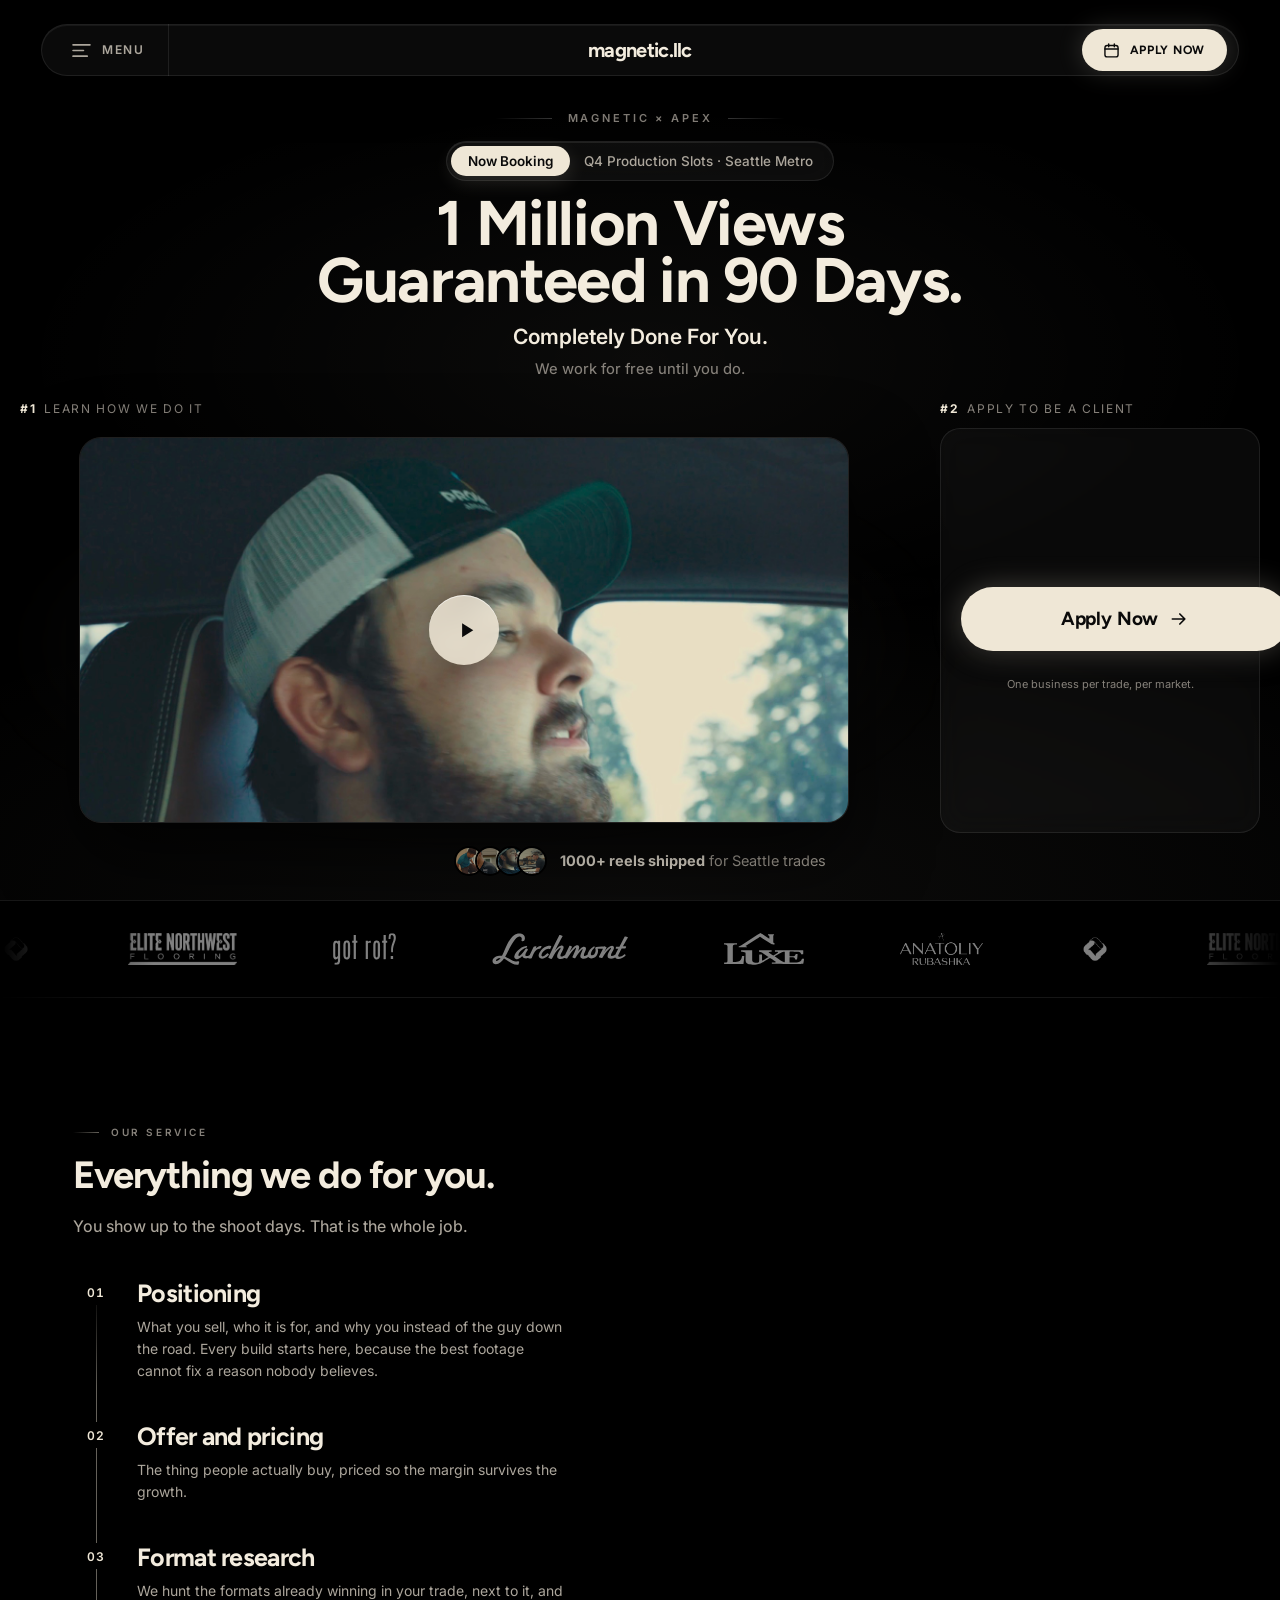
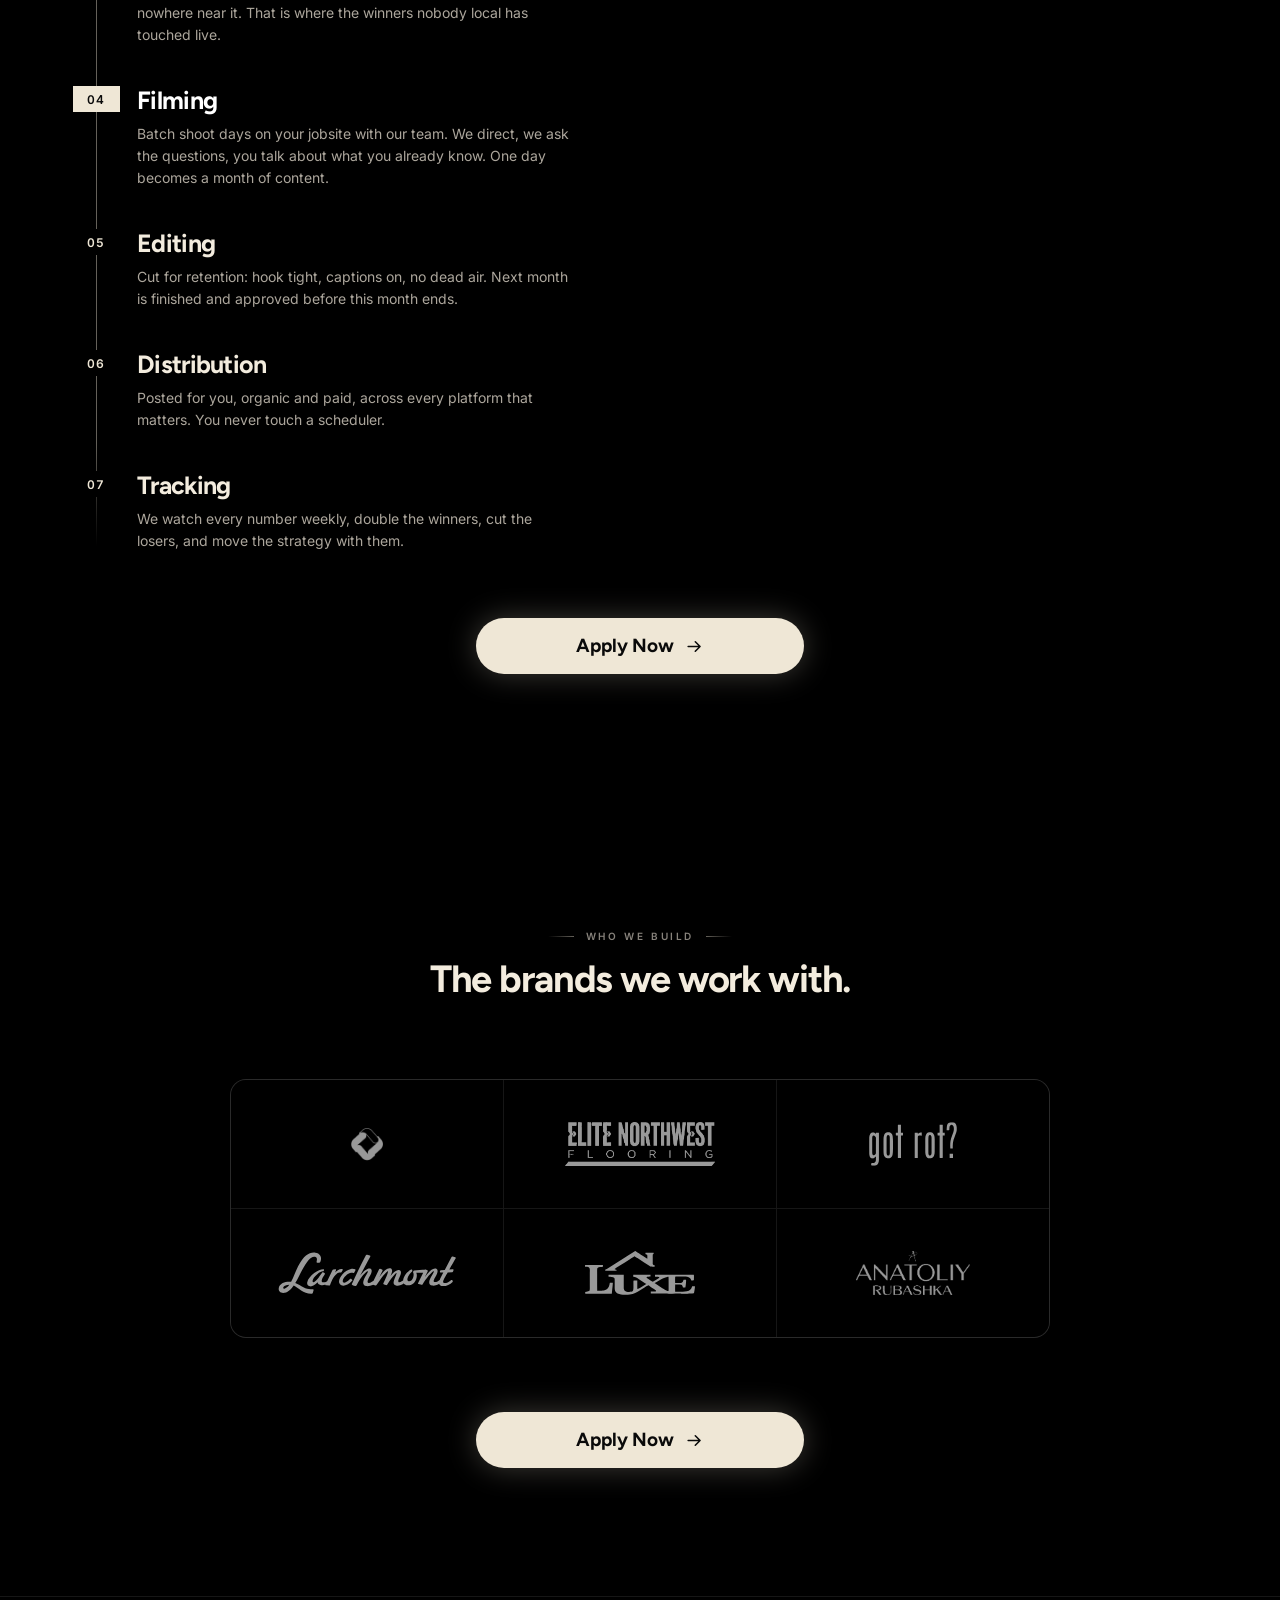
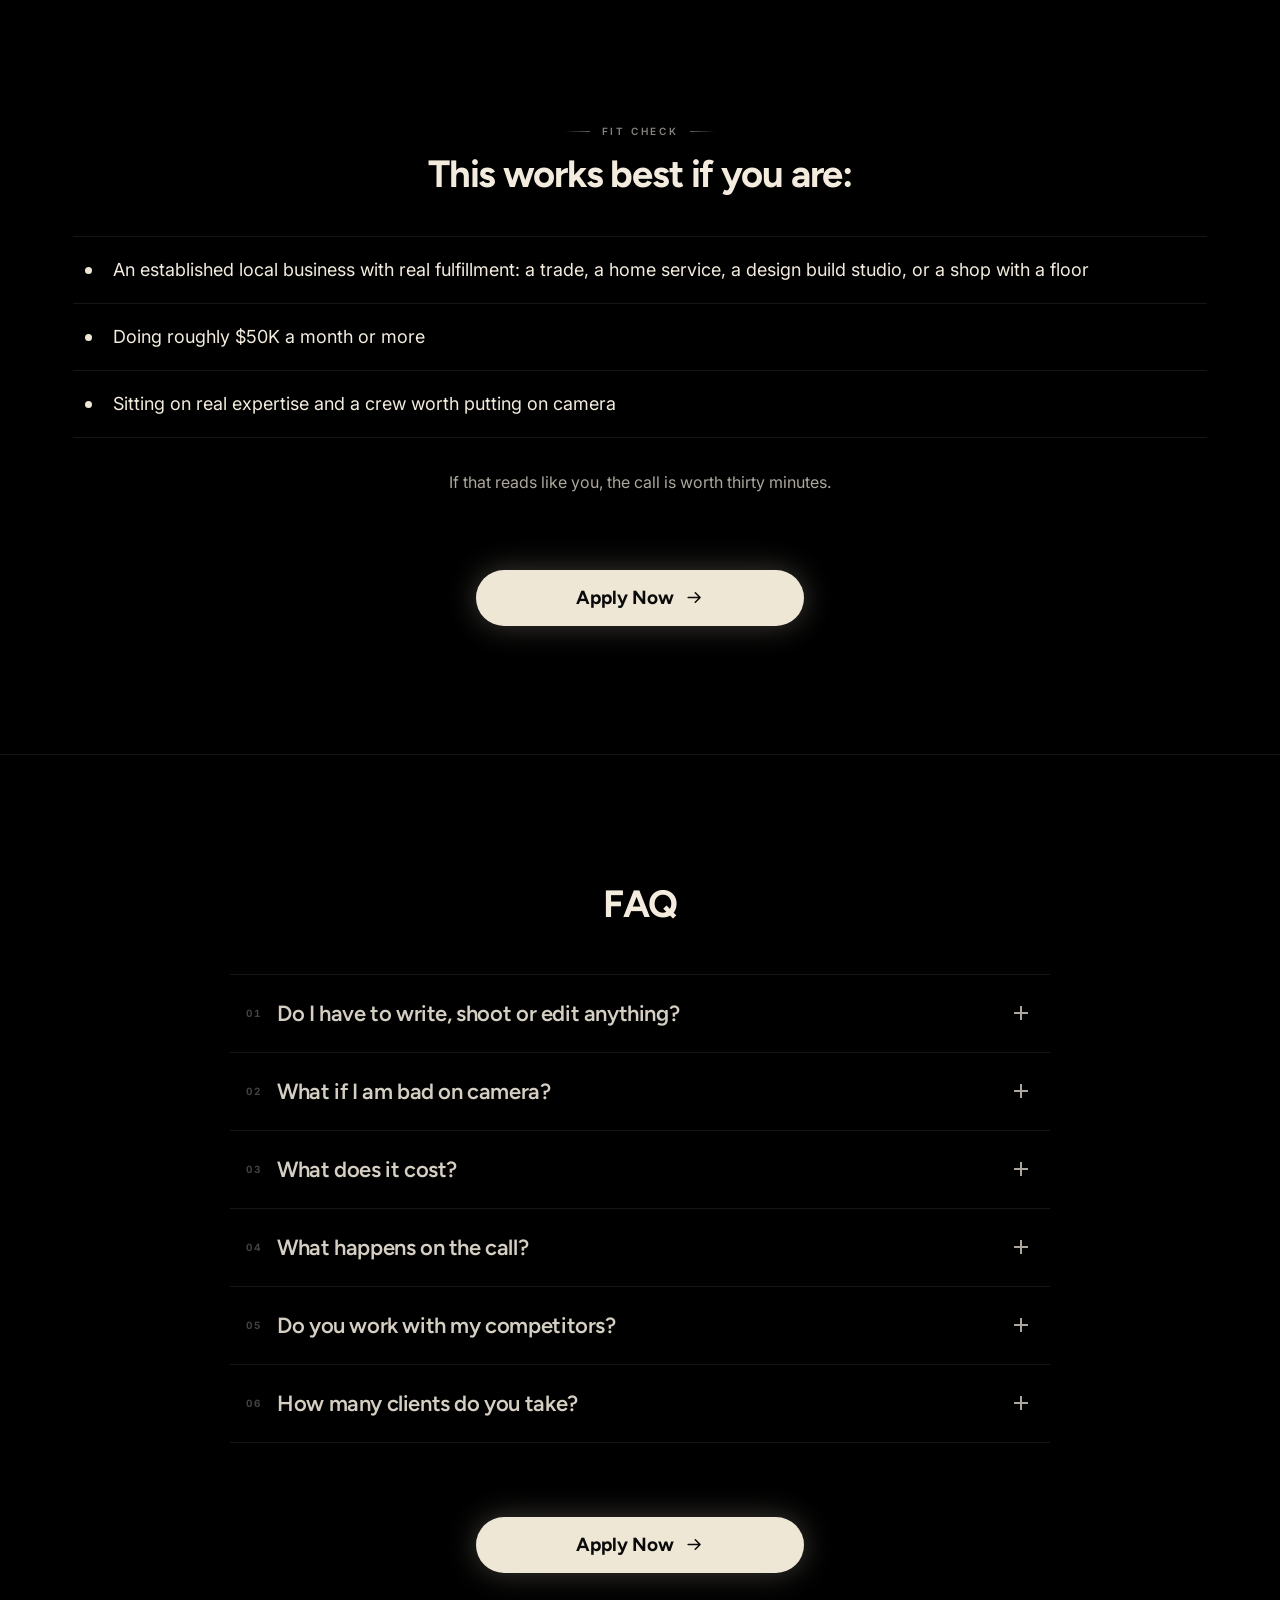
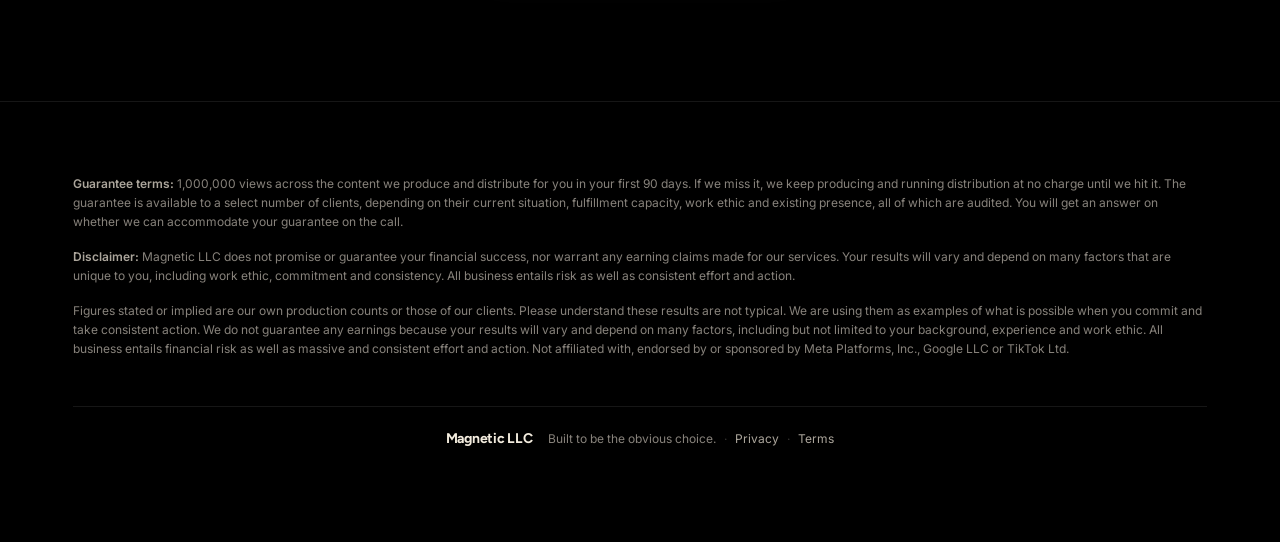
==== index.html @ 0a71637f "1M-views guarantee, apply=button, kill statbar, client logo wall, all-black" ====
<!doctype html>
<html lang="en">
<head>
<meta charset="utf-8">
<meta name="viewport" content="width=device-width, initial-scale=1, viewport-fit=cover">
<title>Magnetic × Apex — 1 Million Views Guaranteed in 90 Days</title>
<meta name="description" content="Completely done for you: positioning, filming, editing, posting and paid. 1 million views guaranteed in 90 days, or we work for free until you do.">
<link rel="icon" href="data:image/svg+xml,<svg xmlns='http://www.w3.org/2000/svg' viewBox='0 0 64 64'><rect width='64' height='64' rx='14' fill='%2306070a'/><path d='M18 46V28a14 14 0 0 1 28 0v18h-9V28a5 5 0 0 0-10 0v18z' fill='%232f6bff'/></svg>">
<link rel="preconnect" href="https://fonts.googleapis.com">
<link rel="preconnect" href="https://fonts.gstatic.com" crossorigin>
<link rel="stylesheet" href="https://fonts.googleapis.com/css2?family=Figtree:wght@400;500;600;700;800&family=Inter:wght@400;500;600;700&display=swap">
<link rel="stylesheet" href="styles.css?v=35">
<script>document.documentElement.classList.add('js')</script>
</head>
<body>

<div class="scene" aria-hidden="true">
  <div class="streaks"></div>
  <div class="beam beam-a"></div>
  <div class="beam beam-b"></div>
  <div class="beam beam-c"></div>
  <div class="vignette"></div>
</div>


<header class="nav">
  <nav class="navbar">
    <button class="nav-seg nav-menu" type="button" id="menuBtn" aria-expanded="false" aria-controls="menuPanel">
      <svg viewBox="0 0 20 14" width="19" height="13" aria-hidden="true">
        <rect x="0" y="0" width="20" height="1.8" rx="0.9"/>
        <rect x="0" y="6.1" width="13" height="1.8" rx="0.9"/>
        <rect x="0" y="12.2" width="17" height="1.8" rx="0.9"/>
      </svg>
      <span>MENU</span>
    </button>
    <a class="nav-logo" href="#top" aria-label="Magnetic LLC">
      <span class="orb">magnetic.llc</span>
    </a>
    <a class="nav-seg nav-cta" href="optin.html">
      <svg viewBox="0 0 16 16" width="15" height="15" aria-hidden="true">
        <rect x="1" y="2.6" width="14" height="12.2" rx="2.4" fill="none" stroke="currentColor" stroke-width="1.5"/>
        <path d="M1 6.4h14M5 1v3M11 1v3" stroke="currentColor" stroke-width="1.5" stroke-linecap="round"/>
      </svg>
      <span>APPLY<span class="nav-long"> NOW</span></span>
    </a>
  </nav>
  <div class="menu-panel" id="menuPanel" hidden>
    <a href="#vsl">Watch the rundown</a>
    <a href="#system">The system</a>
    <a href="#infra">Infrastructure</a>
    <a href="#fit">Who this is for</a>
    <a href="#faq">Questions</a>
    <a href="optin.html">Apply now</a>
    <p class="menu-legal">&copy; 2026 Magnetic LLC &middot; Seattle, WA. All rights reserved.</p>
  </div>
</header>

<a class="skip" href="#start">Skip to booking</a>

<main class="hero" id="top">
  <p class="eyebrow">MAGNETIC &times; APEX</p>

  <div class="ticker">
    <span class="ticker-tag">Now Booking</span>
    <span class="ticker-text">Q4 Production Slots &middot; Seattle Metro</span>
  </div>

  <h1 class="headline"><span>1 Million Views</span><span>Guaranteed in 90 Days.</span></h1>

  <p class="sub sub-lead">Completely Done For You.</p>
  <p class="sub-free">We work for free until you do.</p>

  <div class="hero-row">
    <div class="hero-col hero-col-vsl">
      <p class="col-head"><b>#1</b> Learn how we do it</p>
      <div class="vsl" id="vsl">
        <div class="vsl-glow" aria-hidden="true"></div>
        <div class="vsl-frame">
          <div class="vsl-screen">
            <video id="vslVideo" poster="assets/poster.jpg" playsinline preload="none">
              <source src="assets/vsl.mp4" type="video/mp4">
            </video>
            <button class="play" type="button" id="playBtn" aria-label="Play the rundown">
              <svg viewBox="0 0 24 24" width="24" height="24" aria-hidden="true"><path d="M8 5.2v13.6L19 12z"/></svg>
            </button>
          </div>
        </div>
      </div>
    </div>

    <div class="hero-col hero-col-apply" id="start">
      <p class="col-head"><b>#2</b> Apply to be a client</p>
      <div class="apply-card apply-card-simple">
        <a class="cta cta-lg" href="optin.html">Apply Now<svg class="cta-arrow" viewBox="0 0 24 24" width="20" height="20" aria-hidden="true"><path d="M4 12h15M13 6l6 6-6 6" fill="none" stroke="currentColor" stroke-width="2" stroke-linecap="round" stroke-linejoin="round"/></svg></a>
        <p class="apply-note">One business per trade, per market.</p>
      </div>
    </div>
  </div>

  <div class="proof">
    <div class="faces">
      <img src="assets/av1.jpg" alt="" width="30" height="30">
      <img src="assets/av2.jpg" alt="" width="30" height="30">
      <img src="assets/av3.jpg" alt="" width="30" height="30">
      <img src="assets/av4.jpg" alt="" width="30" height="30">
    </div>
    <p><strong>1000+ reels shipped</strong> <span>for Seattle trades</span></p>
  </div>
</main>

<div class="page">

  <!-- ══ 1 · PROOF — roster + counts ══ -->
  <section class="sec-proofstrip" id="roster" aria-label="Proof">
    <div class="marquee" aria-label="Client roster">
      <div class="marquee-track">
        <span class="roster-item"><img src="assets/logos/promobox.png" alt="Promo Box"></span>
        <span class="roster-item"><img src="assets/logos/elitenw.png" alt="Elite Northwest Flooring"></span>
        <span class="roster-item"><img src="assets/logos/gotrot.svg" alt="Got Rot"></span>
        <span class="roster-item"><img src="assets/logos/larchmont.svg" alt="Larchmont"></span>
        <span class="roster-item"><img src="assets/logos/luxe.svg" alt="LUXE Design Build"></span>
        <span class="roster-item"><img src="assets/logos/rubashka.png" alt="Rubashka"></span>
        <span class="roster-item"><img src="assets/logos/promobox.png" alt=""></span>
        <span class="roster-item"><img src="assets/logos/elitenw.png" alt=""></span>
        <span class="roster-item"><img src="assets/logos/gotrot.svg" alt=""></span>
        <span class="roster-item"><img src="assets/logos/larchmont.svg" alt=""></span>
        <span class="roster-item"><img src="assets/logos/luxe.svg" alt=""></span>
        <span class="roster-item"><img src="assets/logos/rubashka.png" alt=""></span>
        <span class="roster-item"><img src="assets/logos/promobox.png" alt=""></span>
        <span class="roster-item"><img src="assets/logos/elitenw.png" alt=""></span>
        <span class="roster-item"><img src="assets/logos/gotrot.svg" alt=""></span>
        <span class="roster-item"><img src="assets/logos/larchmont.svg" alt=""></span>
        <span class="roster-item"><img src="assets/logos/luxe.svg" alt=""></span>
        <span class="roster-item"><img src="assets/logos/rubashka.png" alt=""></span>
      </div>
    </div>
  </section>

  <!-- ══ 2 · SERVICE — everything we do for you ══ -->
  <section class="sec sec-black sec-rail" id="system">
    <div class="wrap wrap-mid">
      <p class="tag r">OUR SERVICE</p>
      <h2 class="md r">Everything we do for you.</h2>
      <p class="body body-left r">You show up to the shoot days. That is the whole job.</p>

      <ol class="steprail">
        <li class="r"><span class="steprail-n">01</span><h3>Positioning</h3><p>What you sell, who it is for, and why you instead of the guy down the road. Every build starts here, because the best footage cannot fix a reason nobody believes.</p></li>
        <li class="r"><span class="steprail-n">02</span><h3>Offer and pricing</h3><p>The thing people actually buy, priced so the margin survives the growth.</p></li>
        <li class="r"><span class="steprail-n">03</span><h3>Format research</h3><p>We hunt the formats already winning in your trade, next to it, and nowhere near it. That is where the winners nobody local has touched live.</p></li>
        <li class="r is-featured"><span class="steprail-n">04</span><h3>Filming</h3><p>Batch shoot days on your jobsite with our team. We direct, we ask the questions, you talk about what you already know. One day becomes a month of content.</p></li>
        <li class="r"><span class="steprail-n">05</span><h3>Editing</h3><p>Cut for retention: hook tight, captions on, no dead air. Next month is finished and approved before this month ends.</p></li>
        <li class="r"><span class="steprail-n">06</span><h3>Distribution</h3><p>Posted for you, organic and paid, across every platform that matters. You never touch a scheduler.</p></li>
        <li class="r"><span class="steprail-n">07</span><h3>Tracking</h3><p>We watch every number weekly, double the winners, cut the losers, and move the strategy with them.</p></li>
      </ol>

      <div class="cta-block">
        <a class="cta" href="optin.html">Apply Now<svg class="cta-arrow" viewBox="0 0 24 24" width="19" height="19" aria-hidden="true"><path d="M4 12h15M13 6l6 6-6 6" fill="none" stroke="currentColor" stroke-width="2" stroke-linecap="round" stroke-linejoin="round"/></svg></a>
      </div>
    </div>
  </section>

  <!-- ══ 3 · CLIENTS — logo wall ══ -->
  <section class="sec sec-black sec-clients" id="clients">
    <div class="wrap center">
      <p class="tag tag-c r">WHO WE BUILD</p>
      <h2 class="md r">The brands we work with.</h2>
      <p class="body r" style="margin-left:auto;margin-right:auto">A short roster, on purpose. One business per trade, per market.</p>
    </div>
    <div class="wrap">
      <div class="logo-wall r">
        <div class="logo-cell"><img src="assets/logos/promobox.png" alt="Promo Box"></div>
        <div class="logo-cell"><img src="assets/logos/elitenw.png" alt="Elite Northwest Flooring"></div>
        <div class="logo-cell"><img src="assets/logos/gotrot.svg" alt="Got Rot"></div>
        <div class="logo-cell"><img src="assets/logos/larchmont.svg" alt="Larchmont"></div>
        <div class="logo-cell"><img src="assets/logos/luxe.svg" alt="LUXE Design Build"></div>
        <div class="logo-cell"><img src="assets/logos/rubashka.png" alt="Anatoliy Rubashka"></div>
      </div>
      <div class="cta-block">
        <a class="cta" href="optin.html">Apply Now<svg class="cta-arrow" viewBox="0 0 24 24" width="19" height="19" aria-hidden="true"><path d="M4 12h15M13 6l6 6-6 6" fill="none" stroke="currentColor" stroke-width="2" stroke-linecap="round" stroke-linejoin="round"/></svg></a>
      </div>
    </div>
  </section>

  <!-- (old case studies removed per Andrew — logo wall replaces it) -->
  <section class="sec sec-black sec-cases" id="proof" hidden style="display:none">
    <div class="wrap">
      <div class="center"><h2 class="md r">Case studies</h2></div>

      <div class="case-row r">
        <div class="case-copy">
          <p class="case-who">Got Rot &middot; rot repair and siding</p>
          <h3 class="case-quote">285 reels out of nine shoot days.</h3>
          <p>Nobody searches for rot until it is already catastrophic, so we stopped selling the repair and started showing the reveal. Reveal-first cuts, a long-form day vlog, and a silent process series, all pulled from 168 source clips.</p>
        </div>
        <div class="case-media"><div class="shot-frame"><div class="shot-bar">instagram.com/gotrot</div><div class="shot-logo"><img src="assets/logos/gotrot.svg" alt="Got Rot"></div></div></div>
      </div>

      <div class="case-row case-flip r">
        <div class="case-copy">
          <p class="case-who">Elite Northwest &middot; flooring</p>
          <h3 class="case-quote">One format that survives the bid.</h3>
          <p>Install quality a homeowner cannot judge, so the bid gets judged on price. We put the installer on camera naming the step most crews skip. 97 reels from 53 clips across ten shoot days.</p>
        </div>
        <div class="case-media"><div class="shot-frame"><div class="shot-bar">instagram.com/elitenwflooring</div><div class="shot-logo"><img src="assets/logos/elitenw.png" alt="Elite Northwest Flooring"></div></div></div>
      </div>

      <div class="case-row r">
        <div class="case-copy">
          <p class="case-who">Promo Box &middot; wraps, apparel and signage</p>
          <h3 class="case-quote">A face the shop never had.</h3>
          <p>A business that sells how things look, with no face and no consistent presence. We built a recurring host and a named series shot on the floor of the wrap bay. 81 reels from 59 clips across seven shoot days.</p>
        </div>
        <div class="case-media"><div class="shot-frame"><div class="shot-bar">instagram.com/promoboxinc</div><div class="shot-logo"><img src="assets/logos/promobox.png" alt="Promo Box"></div></div></div>
      </div>

      <div class="case-grid r">
        <div class="case-cell">
          <div class="shot-frame"><div class="shot-bar">larchmontbuilds.com</div><div class="shot-logo"><img src="assets/logos/larchmont.svg" alt="Larchmont"></div></div>
          <div class="case-body">
            <h3 class="case-title">Larchmont, general contractor.</h3>
            <p>Brand system, site, and the local search stack underneath it, so the phone rings without paying for every call.</p>
          </div>
        </div>
        <div class="case-cell">
          <div class="shot-frame"><div class="shot-bar">luxedesignbuild.com</div><div class="shot-logo"><img src="assets/logos/luxe.svg" alt="LUXE Design Build"></div></div>
          <div class="case-body">
            <h3 class="case-title">LUXE, design build.</h3>
            <p>Site, a lead pipe that lands every form in the inbox within seconds, and the posting cadence behind it.</p>
          </div>
        </div>
        <div class="case-cell">
          <div class="shot-frame"><div class="shot-bar">magnetic.llc</div><div class="shot-logo shot-logo-self"><span>magnetic.llc</span></div></div>
          <div class="case-body">
            <h3 class="case-title">Us. The page you are on right now.</h3>
            <p>We run the exact system we sell, on ourselves, in a market full of people selling content. No ads, no setters chasing you. You are reading this because it works.</p>
          </div>
        </div>
      </div>

      <p class="case-note r">Counts are production output from our own queue. Revenue and lead figures belong to each client and are theirs to release, not ours.</p>

      <div class="cta-block">
        <a class="cta" href="optin.html">Apply Now<svg class="cta-arrow" viewBox="0 0 24 24" width="19" height="19" aria-hidden="true"><path d="M4 12h15M13 6l6 6-6 6" fill="none" stroke="currentColor" stroke-width="2" stroke-linecap="round" stroke-linejoin="round"/></svg></a>
      </div>
    </div>
  </section>

  <!-- ══ 4 · FIT CHECK ══ -->
  <section class="sec sec-panel sec-who" id="fit">
    <div class="wrap wrap-mid center">
      <p class="tag tag-c r">FIT CHECK</p>
      <h2 class="md r">This works best if you are:</h2>
    </div>
    <div class="wrap wrap-mid">
      <ul class="who-list r">
        <li>An established local business with real fulfillment: a trade, a home service, a design build studio, or a shop with a floor</li>
        <li>Doing roughly $50K a month or more</li>
        <li>Sitting on real expertise and a crew worth putting on camera</li>
      </ul>
      <p class="who-close r">If that reads like you, the call is worth thirty minutes.</p>
      <div class="cta-block">
        <a class="cta" href="optin.html">Apply Now<svg class="cta-arrow" viewBox="0 0 24 24" width="19" height="19" aria-hidden="true"><path d="M4 12h15M13 6l6 6-6 6" fill="none" stroke="currentColor" stroke-width="2" stroke-linecap="round" stroke-linejoin="round"/></svg></a>
      </div>
    </div>
  </section>

  <!-- ══ 5 · FAQ ══ -->
  <section class="sec sec-black sec-faq" id="faq">
    <div class="wrap center">
      <h2 class="md r">FAQ</h2>
    </div>
    <div class="wrap">
      <div class="faq r" id="faqList">
        <div class="qa">
          <button class="qa-q" type="button" aria-expanded="false"><span class="qa-i">01</span><span class="qa-t">Do I have to write, shoot or edit anything?</span><span class="qa-x" aria-hidden="true"></span></button>
          <div class="qa-p"><div><p>No. Positioning, scripts, filming, editing, posting and tracking are ours. Your job is the shoot days and approvals, which take minutes on your phone.</p></div></div>
        </div>
        <div class="qa">
          <button class="qa-q" type="button" aria-expanded="false"><span class="qa-i">02</span><span class="qa-t">What if I am bad on camera?</span><span class="qa-x" aria-hidden="true"></span></button>
          <div class="qa-p"><div><p>We direct the entire shoot and ask the questions. You answer about work you have done a thousand times. Making trade guys look natural on camera is the job.</p></div></div>
        </div>
        <div class="qa">
          <button class="qa-q" type="button" aria-expanded="false"><span class="qa-i">03</span><span class="qa-t">What does it cost?</span><span class="qa-x" aria-hidden="true"></span></button>
          <div class="qa-p"><div><p>We cover pricing on the call, once we have seen the trade, the market and the bottleneck. A number given before that is a guess.</p></div></div>
        </div>
        <div class="qa">
          <button class="qa-q" type="button" aria-expanded="false"><span class="qa-i">04</span><span class="qa-t">What happens on the call?</span><span class="qa-x" aria-hidden="true"></span></button>
          <div class="qa-p"><div><p>We look at your market, what is already working in it, and map what we would shoot and run for you. It is a sales call, so we also ask about your capacity, your goals and your numbers. If it is a fit, we go through everything, pricing included.</p></div></div>
        </div>
        <div class="qa">
          <button class="qa-q" type="button" aria-expanded="false"><span class="qa-i">05</span><span class="qa-t">Do you work with my competitors?</span><span class="qa-x" aria-hidden="true"></span></button>
          <div class="qa-p"><div><p>Not in the same market. One business per trade per area, so the positioning work stays worth something.</p></div></div>
        </div>
        <div class="qa">
          <button class="qa-q" type="button" aria-expanded="false"><span class="qa-i">06</span><span class="qa-t">How many clients do you take?</span><span class="qa-x" aria-hidden="true"></span></button>
          <div class="qa-p"><div><p>A small number at a time. We film in person on real jobsites, so that is a hard ceiling, and it is why the calendar sometimes has no spots.</p></div></div>
        </div>
      </div>

      <div class="cta-block">
        <a class="cta" href="optin.html">Apply Now<svg class="cta-arrow" viewBox="0 0 24 24" width="19" height="19" aria-hidden="true"><path d="M4 12h15M13 6l6 6-6 6" fill="none" stroke="currentColor" stroke-width="2" stroke-linecap="round" stroke-linejoin="round"/></svg></a>
      </div>
    </div>
  </section>

  <!-- ══ 6 · FOOT — guarantee terms + legal ══ -->
  <section class="sec sec-foot" aria-label="Legal">
    <div class="wrap wrap-mid">
      <p class="disclaimer"><b>Guarantee terms:</b> 1,000,000 views across the content we produce and distribute for you in your first 90 days. If we miss it, we keep producing and running distribution at no charge until we hit it. The guarantee is available to a select number of clients, depending on their current situation, fulfillment capacity, work ethic and existing presence, all of which are audited. You will get an answer on whether we can accommodate your guarantee on the call.</p>
      <p class="disclaimer"><b>Disclaimer:</b> Magnetic LLC does not promise or guarantee your financial success, nor warrant any earning claims made for our services. Your results will vary and depend on many factors that are unique to you, including work ethic, commitment and consistency. All business entails risk as well as consistent effort and action.</p>
      <p class="disclaimer">Figures stated or implied are our own production counts or those of our clients. Please understand these results are not typical. We are using them as examples of what is possible when you commit and take consistent action. We do not guarantee any earnings because your results will vary and depend on many factors, including but not limited to your background, experience and work ethic. All business entails financial risk as well as massive and consistent effort and action. Not affiliated with, endorsed by or sponsored by Meta Platforms, Inc., Google LLC or TikTok Ltd.</p>
      <p class="legal-row">
        <span class="legal-brand">Magnetic LLC</span>
        <span>Built to be the obvious choice.</span><span class="legal-sep">&middot;</span>
        <a href="privacy.html">Privacy</a><span class="legal-sep">&middot;</span>
        <a href="terms.html">Terms</a>
      </p>
    </div>
  </section>

</div>

<div class="sticky" id="stickyCta" hidden>
  <div class="sticky-row">
    <span class="sticky-text">Q4 production slots &middot; Seattle metro</span>
    <a class="cta cta-sticky" href="optin.html">Apply Now<svg class="cta-arrow" viewBox="0 0 24 24" width="17" height="17" aria-hidden="true"><path d="M4 12h15M13 6l6 6-6 6" fill="none" stroke="currentColor" stroke-width="2" stroke-linecap="round" stroke-linejoin="round"/></svg></a>
  </div>
</div>

<script src="app.js?v=10"></script>
</body>
</html>
---- styles.css ----
/* Magnetic LLC — conversion hero */

:root{
  --bg:#000000;
  --surface:#0e0e0f;
  --ink:#f3ecde;          /* cream */
  --cream:#efe7d6;
  --dim:#aca69c;
  --faint:#87827b;
  --line:rgba(255,255,255,.085);
  --glass:rgba(255,255,255,.035);
  /* Accents are derived from the navbar: cream action colour, cream ink,
     hairline borders, a soft cream glow. No second hue anywhere. */
  --accent:#efe7d6;            /* = --cream, the action colour in the nav pill */
  --accent-ink:#f3ecde;        /* = --ink, display type */
  --accent-line:rgba(239,231,214,.42);
  --accent-fill:rgba(239,231,214,.10);
  --accent-glow:rgba(239,231,214,.26);
  --yes:#86ad91;               /* muted sage, low chroma so it sits beside cream */
  --no:#c4776e;                /* muted clay */
  /* type: 7 text steps + 3 display sizes. Was 25 ad-hoc sizes. */
  --t-label:10px;    /* tracked caps */
  --t-micro:12px;    /* fine print */
  --t-small:14px;    /* secondary body */
  --t-body:16px;     /* primary body */
  --t-lead:18px;     /* list rows, questions */
  --t-h3:22px;       /* step + card titles */
  --t-fig:28px;      /* countable figures */
  /* space: 4px base, no value off the grid */
  --s1:4px;  --s2:8px;  --s3:12px; --s4:16px;
  --s5:20px; --s6:24px; --s7:32px; --s8:40px;
  --s9:48px; --s10:56px; --s11:72px; --s12:96px;
  /* motion: four tiers, two easings. Exits run one tier down. No bounce. */
  --m-instant:90ms; --m-fast:140ms; --m-base:200ms; --m-slow:300ms;
  --e-std:cubic-bezier(.2,0,0,1);
  --e-exit:cubic-bezier(.4,0,1,1);
  --r-pill:999px;
  --r-card:20px;
  --r-inner:13px;
  --r-bar:7px;
  --display:"Figtree","Plus Jakarta Sans",-apple-system,BlinkMacSystemFont,"SF Pro Display",Helvetica,Arial,sans-serif;
  --sans:"Inter",-apple-system,BlinkMacSystemFont,"SF Pro Text","Segoe UI",Helvetica,Arial,sans-serif;
  --vsl-ratio:2 / 1;   /* reference card shape; set to 16 / 9 for an uncropped 16:9 master */
}

*,*::before,*::after{box-sizing:border-box}
[hidden]{display:none !important}

html,body{min-height:100%;overflow-x:hidden;max-width:100%}
body{
  margin:0;
  background:var(--bg);
  color:var(--ink);
  font-family:var(--sans);
  -webkit-font-smoothing:antialiased;
}
body.modal-open{overflow:hidden}

img{max-width:100%;display:block}
button{font:inherit;color:inherit;background:none;border:0;cursor:pointer}
a{color:inherit;text-decoration:none}

/* ─────────────────────────────  background scene  ───────────────────────── */

.scene{position:fixed;inset:0;overflow:hidden;pointer-events:none;z-index:0}

.streaks{display:none}
.beam{display:none}

.vignette{
  position:absolute;inset:0;
  background:
    radial-gradient(70% 45% at 50% 40%,rgba(255,248,232,.045) 0%,rgba(255,248,232,0) 70%),
    radial-gradient(120% 60% at 50% 100%,rgba(239,231,214,.05) 0%,rgba(0,0,0,0) 65%);
}

/* ─────────────────────────────  nav  ───────────────────────── */

.nav{position:fixed;top:0;left:0;right:0;z-index:40;padding:24px 20px 0}
.navbar{
  position:relative;
  margin:0 auto;
  max-width:1198px;
  height:52px;
  display:flex;align-items:center;justify-content:space-between;
  padding:0 6px;
  border-radius:999px;
  border:1px solid var(--line);
  background:rgba(14,14,15,.72);
  -webkit-backdrop-filter:blur(22px);
  backdrop-filter:blur(22px);
  box-shadow:inset 0 1px 0 rgba(255,255,255,.06), 0 18px 40px rgba(0,0,0,.5);
}
.nav-seg{
  display:flex;align-items:center;gap:11px;
  height:52px;padding:0 24px;
  font-size:12px;line-height:16px;font-weight:600;letter-spacing:.13em;
  color:var(--dim);
  transition:color .18s ease;
}
.nav-seg svg{fill:currentColor;flex:none}
.nav-seg:hover{color:var(--ink)}
.nav-menu{border-right:1px solid var(--line)}
.nav-cta{
  border-left:0;
  align-self:center;
  margin:0 5px 0 0;height:42px;padding:0 22px;border-radius:999px;
  background:var(--cream);color:#0a0a0a;
  font-family:var(--display);font-weight:700;letter-spacing:.06em;
  box-shadow:0 0 26px rgba(239,231,214,.18);
}
.nav-cta:hover{color:#0a0a0a;background:#fbf6ea}
.nav-logo{
  position:absolute;left:50%;top:50%;transform:translate(-50%,-50%);
  display:grid;place-items:center;
}
.orb{
  display:block;
  font-family:var(--display);
  font-size:20px;line-height:24px;font-weight:700;letter-spacing:-.035em;
  color:var(--ink);
  white-space:nowrap;
}
.orb::after{display:none;
  content:"";position:absolute;left:18%;top:10%;width:44%;height:30%;
  border-radius:50%;
  background:linear-gradient(180deg,rgba(255,255,255,.9),rgba(255,255,255,0));
  filter:blur(1.5px);
}
.orb-m{
  position:relative;z-index:2;
  font-size:19px;font-weight:800;letter-spacing:-.02em;
  color:#04122f;
  text-shadow:0 1px 0 rgba(255,255,255,.35);
}

.menu-panel{
  margin:10px auto 0;max-width:1198px;
  display:flex;flex-direction:column;gap:2px;
  padding:10px;
  border-radius:20px;
  border:1px solid var(--line);
  background:rgba(12,12,13,.92);
  -webkit-backdrop-filter:blur(22px) saturate(140%);
  backdrop-filter:blur(22px) saturate(140%);
  box-shadow:0 24px 60px rgba(0,0,0,.6);
}
.menu-panel a{
  padding:13px 16px;border-radius:13px;
  font-size:15px;color:rgba(255,255,255,.82);
}
.menu-panel a:hover{background:rgba(255,255,255,.06);color:var(--ink)}

/* ─────────────────────────────  hero  ───────────────────────── */

.hero{
  position:relative;z-index:10;
  height:100svh;
  max-height:100svh;
  padding:round(clamp(112px,11.4svh,124px),1px) 20px round(clamp(24px,2.6svh,36px),1px);
  display:flex;flex-direction:column;align-items:center;justify-content:center;
  text-align:center;
}

.eyebrow{
  flex:none;
  display:flex;align-items:center;justify-content:center;gap:16px;
  margin:0 0 round(min(1.9svh,26px),1px);
  font-size:11px;line-height:12px;font-weight:600;letter-spacing:.26em;
  color:var(--faint);
}
.eyebrow::before,.eyebrow::after{
  content:"";width:58px;height:1px;
  background:linear-gradient(90deg,transparent,rgba(255,255,255,.22));
}
.eyebrow::after{background:linear-gradient(270deg,transparent,rgba(255,255,255,.22))}

.ticker{
  flex:none;
  display:inline-flex;align-items:center;gap:14px;
  padding:4px 20px 4px 4px;
  border-radius:999px;
  border:1px solid var(--line);
  background:rgba(255,255,255,.045);
  -webkit-backdrop-filter:blur(14px);
  backdrop-filter:blur(14px);
  box-shadow:inset 0 1px 0 rgba(255,255,255,.09);
}
.ticker-tag{
  padding:6px 17px;border-radius:999px;line-height:18px;
  font-size:13.5px;font-weight:600;letter-spacing:-.005em;color:#fff;
  background:var(--cream);color:#0a0a0a;
  box-shadow:0 6px 20px rgba(239,231,214,.14);
}
.ticker-text{font-size:13.5px;line-height:18px;font-weight:500;color:var(--dim)}

.headline{
  flex:none;
  margin:round(min(1.6svh,20px),1px) 0 0;
  display:flex;flex-direction:column;
  font-size:clamp(30px, min(5.85vw, 7.0svh), 84px);
  line-height:.90;
  line-height:round(.90em,1px);
  font-weight:700;
  letter-spacing:-.022em;
  font-family:var(--display);
  color:var(--ink);
}
/* one clause per line wherever it fits; when it cannot, balance the wrap so the
   line lengths stay even instead of leaving a one-word orphan */
.headline span{white-space:nowrap;text-wrap:balance}

.sub{
  flex:none;
  margin:round(min(1.4svh,18px),1px) 0 0;
  max-width:60ch;
  font-size:clamp(14px, 1.22vw, 17.5px);
  line-height:1.52;
  line-height:round(1.52em,1px);
  font-weight:450;
  color:var(--dim);
}

/* ── video ── */

.vsl{
  position:relative;
  flex:1 1 auto;
  min-height:0;
  width:100%;
  margin:round(min(2.4svh,32px),1px) 0 0;
  display:flex;align-items:center;justify-content:center;
}
.vsl-glow{
  position:absolute;left:50%;top:50%;transform:translate(-50%,-50%);
  width:min(1020px,116vw);height:min(560px,70%);
  background:radial-gradient(60% 60% at 50% 55%,rgba(239,231,214,.16),rgba(239,231,214,.05) 55%,transparent 75%);
  filter:blur(52px);
  z-index:0;
}
.vsl-frame{
  position:relative;z-index:1;
  flex:none;                 /* never let the flex line shrink the card off-ratio */
  height:100%;width:auto;
  max-width:100%;
  max-height:min(384px,46vw);
  aspect-ratio:var(--vsl-ratio);
  border-radius:21px;
  box-shadow:
    0 0 0 1px rgba(255,255,255,.12),
    0 30px 80px rgba(0,0,0,.7);
}
.vsl-screen{
  position:relative;
  width:100%;height:100%;
  border-radius:21px;
  overflow:hidden;
  background:#0b0d12;
  box-shadow:inset 0 0 0 1px rgba(255,255,255,.07);
}
.vsl-screen video{width:100%;height:100%;object-fit:cover;display:block}
.play{
  position:absolute;left:50%;top:50%;transform:translate(-50%,-50%);
  display:grid;place-items:center;
  width:clamp(52px,6.1vw,70px);aspect-ratio:1;
  border-radius:50%;
  background:rgba(239,231,214,.85);
  border:0;
  -webkit-backdrop-filter:blur(10px);
  backdrop-filter:blur(10px);
  box-shadow:0 10px 30px rgba(0,0,0,.35),inset 0 1px 0 rgba(255,255,255,.6);
  transition:transform .22s cubic-bezier(.22,1,.36,1),background .22s ease;
}
.play svg{fill:#0a0a0a;width:42%;height:42%;margin-left:6%}
.play:hover{background:#fbf6ea;transform:translate(-50%,-50%) scale(1.07)}
.vsl.playing .play{opacity:0;pointer-events:none}

/* ── cta ── */

.cta{
  position:relative;
  display:inline-flex;align-items:center;justify-content:center;gap:11px;
  flex:none;
  margin:round(min(2.0svh,28px),1px) 0 0;
  min-width:328px;height:56px;padding:0 34px;
  border-radius:999px;
  font-family:var(--display);
  font-size:19px;line-height:24px;font-weight:700;letter-spacing:-.01em;color:#0a0a0a;
  border:0;
  background:var(--cream);
  box-shadow:0 0 30px rgba(239,231,214,.26),0 8px 24px rgba(0,0,0,.6);
  transition:transform .2s cubic-bezier(.22,1,.36,1),box-shadow .2s ease;
}
.cta:hover{
  transform:translateY(-1px);
  box-shadow:
    inset 0 1px 0 rgba(255,255,255,.6),
    0 14px 36px rgba(3,10,35,.7),
    0 0 46px rgba(239,231,214,.6);
}
.cta:active{transform:translateY(0)}
.cta-arrow{flex:none;transition:transform .22s cubic-bezier(.22,1,.36,1)}
.cta:hover .cta-arrow{transform:translateX(3px)}
.cta-sm{min-width:0;width:100%;height:52px;font-size:17px;margin-top:22px}

/* ── proof ── */

.proof{
  flex:none;
  display:flex;align-items:center;gap:13px;
  margin:round(min(1.4svh,18px),1px) 0 0;
}
.faces{display:flex}
.faces img{
  width:30px;height:30px;border-radius:50%;
  object-fit:cover;
  border:2px solid #000;
  margin-left:-9px;
}
.faces img:first-child{margin-left:0}
.proof p{margin:0;font-size:14.5px;line-height:20px;color:var(--dim)}
.proof strong{color:var(--ink);font-weight:700}
.proof span{color:var(--dim)}

/* ────────────────────────  bottom legal shell  ──────────────────────── */

.rail{position:relative;z-index:20;padding:0 20px}

/* ───────────────────  no-video lander (direct.html)  ─────────────────── */

/* Same hero, no VSL. `.gap` takes the video's place as the one flexible child,
   so the copy sits in the upper half, the CTA falls to thumb height, and every
   text row still lands on a whole pixel. */
.gap{flex:1 1 auto;min-height:0}

body.no-vsl .headline{font-size:clamp(34px, min(6.6vw, 13svh), 92px)}
body.no-vsl .sub{max-width:72ch;font-size:clamp(15px, 1.34vw, 19px)}
/* The block is centred as one unit, so `.gap` is a fixed breath, not a spring.
   Centring can leave the rows on a .5 offset (nothing here flexes to swallow an
   odd remainder), so the cream CTA carries a 1px cream ring: it fills the
   antialiased edge and the fill reads solid either way.
   See [[fractional-offsets-soften-text]]. */
body.no-vsl .gap{flex:none;height:round(min(4svh,34px),1px)}
body.no-vsl .cta{box-shadow:0 0 0 1px var(--cream),0 0 30px rgba(239,231,214,.26),0 8px 24px rgba(0,0,0,.6)}

@media (max-width:760px){
  body.no-vsl .headline{font-size:clamp(30px,10.4vw,52px)}
  body.no-vsl .sub{font-size:16px;max-width:40ch}
  body.no-vsl .gap{height:26px}
}

/* ─────────────────────────────  apply modal  ───────────────────────── */

.modal{position:fixed;inset:0;z-index:80;display:grid;place-items:center;padding:20px}
.modal-scrim{position:absolute;inset:0;background:rgba(3,4,7,.72);-webkit-backdrop-filter:blur(8px);backdrop-filter:blur(8px)}
.modal-card{
  position:relative;
  width:min(520px,100%);
  max-height:min(86svh,760px);
  overflow-y:auto;
  padding:32px 30px 30px;
  border-radius:26px;
  border:1px solid rgba(255,255,255,.1);
  background:rgba(14,16,22,.94);
  -webkit-backdrop-filter:blur(26px) saturate(140%);
  backdrop-filter:blur(26px) saturate(140%);
  box-shadow:inset 0 1px 0 rgba(255,255,255,.12),0 40px 100px rgba(0,0,0,.7);
  text-align:left;
}
.modal-x{position:absolute;right:18px;top:14px;font-size:27px;line-height:1;color:var(--faint)}
.modal-x:hover{color:#fff}
.modal-kicker{margin:0;font-size:10px;font-weight:700;letter-spacing:.24em;color:var(--faint)}
.modal-card h2{margin:10px 0 22px;font-family:var(--display);font-size:25px;font-weight:700;letter-spacing:-.025em;line-height:1.18}
.q{border:0;padding:0;margin:0 0 18px}
.q legend{padding:0;margin:0 0 9px;font-size:13px;font-weight:600;color:var(--dim)}
.choices{display:flex;flex-wrap:wrap;gap:8px}
.choices label{position:relative;cursor:pointer}
.choices input{position:absolute;opacity:0;width:0;height:0}
.choices span{
  display:block;padding:9px 15px;border-radius:12px;
  border:1px solid var(--line);
  background:rgba(255,255,255,.035);
  font-size:13.5px;color:rgba(255,255,255,.82);
  transition:border-color .16s ease,background .16s ease,color .16s ease;
}
.choices label:hover span{border-color:rgba(255,255,255,.2);color:#fff}
.choices input:checked+span{
  border-color:rgba(239,231,214,.85);
  background:rgba(239,231,214,.18);
  color:#fff;
  box-shadow:0 0 0 1px rgba(239,231,214,.5),0 6px 18px rgba(239,231,214,.25);
}
.choices input:focus-visible+span{outline:2px solid var(--cream);outline-offset:2px}
.fields{display:grid;grid-template-columns:1fr 1fr;gap:10px;margin-top:22px}
.field{display:flex;flex-direction:column;gap:6px}
.field span{font-size:12px;color:var(--faint)}
.field input{
  height:44px;padding:0 13px;border-radius:12px;
  border:1px solid var(--line);
  background:rgba(255,255,255,.035);
  color:#fff;font-size:14.5px;font-family:inherit;
}
.field input:focus{outline:none;border-color:rgba(239,231,214,.8);background:rgba(239,231,214,.09)}
.form-error{margin:14px 0 0;font-size:13px;color:#ff7a7a}
.thanks ol{margin:18px 0 0;padding-left:20px;color:var(--dim);font-size:14.5px;line-height:1.65}
.thanks li{margin-bottom:8px}

/* ─────────────────────────────  responsive  ───────────────────────── */

@media (min-height:1000px){
  /* tall viewports get the reference-exact display size */
  .headline{font-size:clamp(30px, min(5.85vw, 7.9svh), 84px)}
}

@media (max-width:760px){
  html,body{overflow-x:hidden;max-width:100%}
  .beam-a{top:58%;height:110px}
  .beam-a::after{filter:blur(38px);opacity:.55}
  .beam-a::before{height:10px;opacity:.7}
  .beam-b{top:70%;height:150px}
  .beam-b::after{filter:blur(60px);opacity:.42}
  .beam-b::before{opacity:.3}
  .beam-c{opacity:.7}
  .nav{padding:14px 14px 0}
  .navbar{height:48px;padding:0 4px}
  .nav-seg{height:48px;padding:0 15px;font-size:11px;gap:8px}
  .nav-seg span{display:none}
  .nav-cta span{display:inline;font-size:11px}
  .nav-cta .nav-long{display:none}
  .nav-cta{height:38px;margin-right:4px;padding:0 15px;gap:7px}
  .nav-menu{padding:0 18px}
  .orb{font-size:17px}
  .hero{padding:100px 14px 66px;justify-content:center}
  .eyebrow{margin-bottom:12px}
  .ticker{padding:3px 15px 3px 3px;gap:10px}
  .ticker-tag{padding:6px 13px;font-size:12px}
  .ticker-text{font-size:12px}
  .headline{margin-top:16px;font-size:clamp(26px,8.2vw,42px);letter-spacing:-.03em}
  /* phones are too narrow for the long clause — let it wrap, balanced */
  .headline span{white-space:normal}
  .sub{margin-top:12px;font-size:14.5px;max-width:46ch}
  .vsl{margin-top:16px;--vsl-ratio:16 / 9}
  /* the cap lives on the card, never on .vsl — .vsl has to stay the one element
     that swallows the leftover height, or the text rows land on half pixels */
  .vsl-frame{max-height:min(300px,54vw)}
  .cta{margin-top:20px;min-width:0;width:100%;max-width:none;height:54px;font-size:17px}
  .proof{margin-top:14px;gap:10px}
  .proof p{font-size:13px}
  .faces img{width:26px;height:26px}
  .fields{grid-template-columns:1fr}
  .modal-card{padding:26px 20px 24px}
  .modal-card h2{font-size:21px}
}

/* short phones (SE, 8, mini): the headline eats the band, so let the card keep
   the full column width and crop vertically instead of shrinking off to one side */
@media (max-width:760px) and (max-height:710px){
  .headline{font-size:clamp(23px,7.2vw,34px)}
  .vsl-frame{width:100%;height:auto;max-height:100%}
}

@media (prefers-reduced-transparency:reduce){
  .navbar,.legal-hero,.ticker,.modal-card,.menu-panel{
    -webkit-backdrop-filter:none;backdrop-filter:none;background:#0e1016;
  }
  .vsl-frame{-webkit-backdrop-filter:none;backdrop-filter:none;background:rgba(255,255,255,.14)}
  .play{-webkit-backdrop-filter:none;backdrop-filter:none;background:rgba(255,255,255,.55)}
  .modal-scrim{-webkit-backdrop-filter:none;backdrop-filter:none;background:rgba(3,4,7,.92)}
}

@media (prefers-reduced-motion:reduce){
  *{transition-duration:.001ms !important;animation-duration:.001ms !important}
}

/* logo mark + legal (added 2026-09-20) */

.consent{margin:14px 2px 0;font-size:11px;line-height:16px;color:var(--faint);text-align:left}
.consent a{color:var(--cream);text-decoration:underline}
.menu-legal{margin:8px 8px 2px;font-size:11px;line-height:15px;color:rgba(255,255,255,.42)}

/* legal strip pinned to the foot of the hero */
.legal{
  flex:none;
  padding:9px 20px calc(9px + env(safe-area-inset-bottom));
  text-align:center;
}
.legal-hero{
  margin:0 auto;max-width:1198px;
  border-top:1px solid var(--line);
  border-radius:16px 16px 0 0;
  background:rgba(12,12,13,.86);
  -webkit-backdrop-filter:blur(26px);
  backdrop-filter:blur(26px);
  pointer-events:auto;
}
.legal-row{
  margin:0;
  display:flex;flex-wrap:wrap;align-items:center;justify-content:center;gap:4px 9px;
  font-size:11px;line-height:15px;color:var(--faint);
}
.legal-row a{color:var(--dim);text-decoration:none}
.legal-row a:hover{color:var(--ink);text-decoration:underline}
.legal-sep{opacity:.4}

@media (max-width:760px){
  .legal-hero{padding:8px 14px calc(8px + env(safe-area-inset-bottom))}
  .legal-row{font-size:9.5px;line-height:13px;gap:3px 7px}
}

/* hero subhead + body (Magnetic x Apex, 2026-09-21) */
.sub-lead{color:var(--ink);font-weight:600;font-size:clamp(16px,1.7vw,21px);max-width:none;line-height:1.4}
.hero-body{flex:none;margin:12px 0 0;max-width:46ch;font-size:clamp(13.5px,1.15vw,16px);line-height:1.55;font-weight:450;color:var(--dim)}

/* ═══════════════════════════════════════════════════════════════════════
   LONG PAGE — Magnetic × Apex (rebuilt 2026-09-21)

   Every section is a different object. Surface alternates black / panel,
   alignment alternates left / centre, and no two sections share a form:
   statement, three hairline lists, a numbered rail, a picker, a zigzag
   track, a month band, an edge-to-edge split, prose, a table, wide case
   rows, three numerals, an accordion, a close.
   Mobile first; the desktop rules only widen what is already there.
   ═══════════════════════════════════════════════════════════════════ */

.page{position:relative;z-index:10}

.wrap{width:100%;max-width:1198px;margin:0 auto;padding:0 var(--s5)}
.wrap-mid{max-width:880px}
.wrap-tight{max-width:640px}
.center{text-align:center}

.sec{position:relative;padding:var(--s11) 0}
.sec-panel{
  background:#000;
  border-top:1px solid var(--line);
  border-bottom:1px solid var(--line);
}

/* ── shared type scale, used at three sizes so the page has a rhythm ── */

.tag{
  display:flex;align-items:center;gap:var(--s3);
  margin:0 0 var(--s4);
  font-size:var(--t-label);line-height:12px;font-weight:600;letter-spacing:.26em;
  color:var(--faint);
}
.tag::before{content:"";width:26px;height:1px;flex:none;background:rgba(255,255,255,.28)}
.tag-c{justify-content:center}
.tag-c::after{content:"";width:26px;height:1px;flex:none;background:rgba(255,255,255,.28)}

.xl,.lg,.md{
  margin:0;
  font-family:var(--display);
  font-weight:700;
  color:var(--ink);
  letter-spacing:-.034em;
  text-wrap:balance;
}
.xl{font-size:clamp(32px,8.6vw,52px);line-height:round(1.04em,1px);max-width:15ch}
.lg{font-size:clamp(28px,7.2vw,42px);line-height:round(1.08em,1px)}
.md{font-size:clamp(25px,6.2vw,34px);line-height:round(1.12em,1px);letter-spacing:-.03em}
.center .xl,.center .lg,.center .md{margin-inline:auto}

.body{margin:var(--s4) 0 0;max-width:50ch;font-size:var(--t-body);line-height:round(1.62em,1px);font-weight:450;color:var(--dim);text-wrap:pretty}
.body-c{margin-inline:auto}
.fineprint{margin:var(--s4) 0 0;font-size:var(--t-micro);line-height:16px;color:var(--faint)}

/* reveal */
.r{opacity:1;transform:none}
html.js .r{opacity:0;transform:translateY(16px);transition:opacity .6s cubic-bezier(.22,1,.36,1),transform .6s cubic-bezier(.22,1,.36,1)}
html.js .r.in{opacity:1;transform:none}

/* ── 1 · statement ─────────────────────────────────────────────────── */

.sec-statement{padding-top:var(--s12)}
.statement-body{margin:var(--s6) 0 0;display:grid;gap:var(--s3)}
.statement-body p{margin:0;font-size:var(--t-body);line-height:round(1.55em,1px);color:var(--dim);max-width:44ch}

.pair{margin:var(--s9) 0 0;border-top:1px solid var(--line)}
.pair-row{display:flex;gap:var(--s4);padding:var(--s6) 0;border-bottom:1px solid var(--line)}
.pair-mark{
  flex:none;display:grid;place-items:center;
  width:38px;height:38px;border-radius:50%;
  border:1px solid rgba(239,231,214,.3);
  font-family:var(--display);font-size:var(--t-body);font-weight:700;color:var(--cream);
}
.pair-row h3{margin:var(--s1) 0 0;font-family:var(--display);font-size:var(--t-lead);line-height:round(1.2em,1px);font-weight:700;letter-spacing:-.025em;color:var(--ink)}
.pair-row p{margin:var(--s2) 0 0;font-size:var(--t-small);line-height:round(1.58em,1px);color:var(--dim);max-width:52ch}

.rule-line{
  margin:var(--s8) 0 0;padding:var(--s6) 0 0;
  border-top:1px solid var(--line);
  font-size:var(--t-body);line-height:round(1.55em,1px);color:rgba(243,236,222,.86);
}
.rule-line span{display:block;max-width:40ch}

/* ── 2 / 4 / 12 · header column + body column ──────────────────────── */



/* ── 3 · numbered rail ─────────────────────────────────────────────── */

.steprail{
  position:relative;
  margin:var(--s8) 0 0;padding:0 0 0 var(--s9);
  list-style:none;
}
.steprail::before{
  content:"";position:absolute;left:19px;top:6px;bottom:6px;width:1px;
  background:linear-gradient(180deg,rgba(255,255,255,.04),rgba(255,255,255,.22) 12%,rgba(255,255,255,.22) 88%,rgba(255,255,255,.04));
}
.steprail li{position:relative;padding:0 0 var(--s7)}
.steprail li:last-child{padding-bottom:0}
.steprail-n{
  position:absolute;left:-52px;top:0;
  display:grid;place-items:center;
  width:39px;height:26px;
  background:var(--bg);
  font-size:var(--t-micro);font-weight:600;letter-spacing:.14em;color:var(--faint);
  font-variant-numeric:tabular-nums;
}
.sec-panel .steprail-n{background:#08080a}
.steprail h3{margin:0;font-family:var(--display);font-size:clamp(20px,5vw,25px);line-height:round(1.15em,1px);font-weight:700;letter-spacing:-.028em;color:var(--ink)}
.steprail p{margin:var(--s2) 0 0;max-width:48ch;font-size:var(--t-small);line-height:round(1.58em,1px);color:var(--dim)}

/* ── 7 · edge-to-edge split ────────────────────────────────────────── */


/* ── 8 · prose ─────────────────────────────────────────────────────── */

.prose{margin:var(--s6) 0 0;font-size:var(--t-lead);line-height:round(1.66em,1px);color:var(--dim);text-wrap:pretty}
.prose em{font-style:normal;font-weight:600;color:rgba(243,236,222,.95)}
.prose-dim{margin-top:var(--s5);font-size:var(--t-small);color:var(--faint)}

/* ── 9 · fit table ─────────────────────────────────────────────────── */

.fit{width:100%;margin:var(--s7) 0 0;border-collapse:collapse;text-align:left}
.fit tr{border-bottom:1px solid var(--line)}
.fit tr:first-child{border-top:1px solid var(--line)}
.fit td{padding:var(--s3) 0;font-size:var(--t-body);line-height:round(1.45em,1px);color:rgba(243,236,222,.88);vertical-align:top}
.fit td:first-child{
  width:64px;padding-right:14px;
  font-size:var(--t-label);font-weight:700;letter-spacing:.2em;text-transform:uppercase;
  padding-top:var(--s4);
}
.fit-y{color:var(--cream)}
.fit-n{color:rgba(255,255,255,.26)}
.fit tr:has(.fit-n) td:last-child{color:var(--faint)}
.fit-gap td{padding-top:var(--s7)}

/* ── 10 · case cards: a logo, two lines, three figures ─────────────── */

.cases{margin:var(--s7) 0 0;display:grid;gap:var(--s3)}
.case{
  padding:var(--s5) var(--s5) var(--s5);
  border:1px solid var(--line);border-radius:var(--r-card);
  background:linear-gradient(180deg,rgba(255,255,255,.03),rgba(255,255,255,.008));
  transition:border-color .28s ease,transform .28s cubic-bezier(.22,1,.36,1);
}
.case:hover{border-color:rgba(239,231,214,.24);transform:translateY(-2px)}
.case-head{
  display:flex;align-items:center;justify-content:space-between;gap:var(--s4);
  padding-bottom:var(--s4);margin-bottom:var(--s4);
  border-bottom:1px solid var(--line);
}
.case-logo{
  height:22px;width:auto;max-width:150px;object-fit:contain;
  filter:brightness(0) invert(1);opacity:.85;
}
.case-trade{
  margin:0;flex:none;
  font-size:var(--t-label);font-weight:700;letter-spacing:.18em;text-transform:uppercase;
  color:var(--faint);text-align:right;
}
.case-line{
  margin:0 0 var(--s3);
  font-size:var(--t-small);line-height:round(1.5em,1px);color:var(--dim);
}
.case-line span{
  display:block;margin-bottom:var(--s1);
  font-size:var(--t-label);font-weight:700;letter-spacing:.2em;text-transform:uppercase;
  color:rgba(255,255,255,.3);
}
.figs{
  margin:var(--s5) 0 0;padding-top:var(--s4);
  border-top:1px solid var(--line);
  display:grid;grid-template-columns:repeat(3,1fr);gap:var(--s2);
}
.figs div{min-width:0}
.figs dt{
  margin:0;
  font-family:var(--display);
  font-size:var(--t-fig);line-height:1;font-weight:700;letter-spacing:-.04em;
  color:var(--accent);
  font-variant-numeric:tabular-nums;
}
.figs dd{
  margin:var(--s2) 0 0;
  font-size:var(--t-label);line-height:round(1.3em,1px);letter-spacing:.04em;
  color:var(--faint);
}
.case-note{
  margin:var(--s5) 0 0;max-width:52ch;
  font-size:var(--t-micro);line-height:round(1.5em,1px);color:rgba(255,255,255,.34);
}

/* ── 11 · three numerals ───────────────────────────────────────────── */


/* ── 12 · faq ──────────────────────────────────────────────────────── */

.faq{margin:var(--s7) auto 0;max-width:780px;border-top:1px solid var(--line)}
.qa{border-bottom:1px solid var(--line)}

/* ── 13 · close ────────────────────────────────────────────────────── */

.sec-final{padding:var(--s12) 0 var(--s12)}
.sec-final::before{
  content:"";position:absolute;left:50%;top:42%;transform:translate(-50%,-50%);
  width:min(820px,120vw);height:400px;
  background:radial-gradient(50% 50% at 50% 50%,rgba(239,231,214,.1),transparent 70%);
  filter:blur(64px);pointer-events:none;z-index:-1;
}
.xl-final{max-width:16ch}
.cta-final{display:inline-flex;margin:var(--s7) 0 0}

/* ── sticky apply bar ──────────────────────────────────────────────
   A row, not a pill: the capacity line carries the same scarcity the hero
   ticker states, and the button repeats the one ask. */

.sticky{
  position:fixed;left:0;right:0;
  bottom:0;z-index:60;
  padding:10px 20px calc(10px + env(safe-area-inset-bottom));
  border-top:1px solid var(--line);
  background:rgba(6,7,10,.88);
  -webkit-backdrop-filter:blur(16px);backdrop-filter:blur(16px);
  opacity:0;transform:translateY(100%);
  transition:opacity .3s ease,transform .3s cubic-bezier(.22,1,.36,1);
}
.sticky.show{opacity:1;transform:none}
.sticky-row{
  width:100%;max-width:1198px;margin:0 auto;
  display:flex;align-items:center;justify-content:space-between;gap:var(--s5);
}
.sticky-text{font-size:var(--t-small);line-height:1.3;color:var(--dim)}
.cta-sticky{min-width:0;height:48px;padding:0 var(--s6);font-size:var(--t-body)}
@media (max-width:760px){
  .sticky-text{display:none}
  .cta-sticky{flex:1 1 auto;height:52px}
}
body.has-sticky .sec-foot{padding-bottom:var(--s12)}

/* anchors clear the fixed navbar */
html{scroll-behavior:smooth}
.page section[id]{scroll-margin-top:var(--s12)}

/* ══════════════  desktop expansion  ══════════════ */

@media (min-width:700px){
  .sec{padding:104px 0}
  .sec-statement{padding-top:120px}
  .wrap{padding:0 var(--s7)}
  .statement-body{grid-template-columns:1fr 1fr;gap:var(--s7)}
  .pair-row{gap:var(--s6);padding:var(--s7) 0}
  .rule-line{
    display:flex;align-items:center;gap:var(--s5);
    padding-top:0;border-top:0;margin-top:var(--s9);
  }
  .rule-line::before,.rule-line::after{content:"";flex:1 1 auto;height:1px;background:var(--line)}
  .rule-line span{flex:0 1 auto;max-width:40ch;text-align:center}
  .cases{grid-template-columns:repeat(3,1fr);gap:var(--s3)}
  .case{padding:var(--s6) var(--s6) var(--s6)}
  .figs dt{font-size:var(--t-fig)}
  .fit td{font-size:var(--t-body)}
  .fit td:first-child{width:86px}
}

@media (min-width:1000px){
  .cases{display:grid;grid-template-columns:repeat(3,1fr);gap:var(--s4);overflow:visible;margin-inline:0;padding:0}
  .case{flex:none;padding:var(--s6)}
  /* narrow sections keep the page grid; only their content is measured */
  .wrap-mid:not(.center),.wrap-tight:not(.center){max-width:1198px}
  .sec-rail .md,.sec-fit .md,.sec-prose .xl{margin-left:0}
  .fit{max-width:740px}
  .prose{max-width:58ch}
  .tl{max-width:900px}
  .sec{padding:128px 0}
  .sec-statement{padding-top:148px}
  .sec-final{padding:140px 0 124px}
  .xl{font-size:clamp(46px,4.6vw,64px)}
  .lg{font-size:clamp(36px,3.6vw,46px)}
  .md{font-size:clamp(30px,3vw,38px)}

  /* header column beside the body column */


  .steprail{padding-left:64px}
  .steprail::before{left:23px}
  .steprail-n{left:-64px;width:47px}
  .steprail li{padding-bottom:var(--s8)}

  body.has-sticky footer.rail{padding-bottom:0}
}

@media (prefers-reduced-motion:reduce){
  html{scroll-behavior:auto}
  html.js .r{opacity:1;transform:none}
}

/* ═══════════════════════════════════════════════════════════════════════
   DRAWN OBJECTS + BLUE ACCENT (2026-09-21)
   Blue is the only accent and it never becomes a background fill: it marks
   numbers, live state, connectors and the thing that is already built.
   Cream stays the reading colour and the button.
   ═══════════════════════════════════════════════════════════════════ */

/* ── 0 · stat bar ──────────────────────────────────────────────────── */

.statbar{border-bottom:1px solid var(--line);background:#000}
/* one hairline between cells, never a doubled or dangling edge: the grid
   gap IS the rule, drawn by the container's own background */
.statbar-in{
  display:grid;grid-template-columns:1fr 1fr;
  gap:1px;background:var(--line);
  border-left:1px solid var(--line);border-right:1px solid var(--line);
}
.stat{padding:var(--s5) var(--s4) var(--s5);background:#000}
.stat-n{
  margin:0;
  font-family:var(--display);
  font-size:clamp(30px,8.4vw,42px);line-height:1;font-weight:700;letter-spacing:-.04em;
  color:var(--accent);
}
.stat-n em{font-style:normal;font-size:.56em;letter-spacing:-.02em;opacity:.7}
.stat-k{margin:var(--s2) 0 0;font-size:var(--t-micro);line-height:round(1.35em,1px);letter-spacing:.02em;color:var(--faint)}

/* ── 1 · thesis funnel ─────────────────────────────────────────────── */

.funnel{margin:var(--s8) 0 0;display:grid;gap:0;border-top:1px solid var(--line)}

/* ── 3 · system rail: cream line, cream numerals ───────────────────── */

.steprail::before{
  background:linear-gradient(180deg,rgba(239,231,214,0),var(--accent-line) 12%,var(--accent-line) 88%,rgba(239,231,214,0));
}
.steprail-n{color:var(--accent)}

/* ── 6 · month gantt ──────────────────────────────────────────────── */

.tl{margin:var(--s8) 0 0}
.tl svg{display:block;width:100%;height:auto;overflow:visible}
.tl .tl-wide{display:none}

/* phone-sized month band: same idea, drawn in CSS so the labels stay legible */
.tl-small{position:relative;padding:var(--s5) 0 0}
.tl-small-cap{position:absolute;left:46%;top:0;margin:0;transform:translateX(-50%)}
.tl-small-cap span{font-size:var(--t-label);font-weight:700;letter-spacing:.2em;text-transform:uppercase;color:var(--accent)}
.tl-small::after{
  content:"";position:absolute;left:46%;top:18px;bottom:34px;width:1px;
  background:repeating-linear-gradient(180deg,var(--accent) 0 3px,transparent 3px 7px);
}
.tl-small-row{position:relative;padding:0 0 var(--s4)}
.tl-small-bar{
  display:block;height:30px;border-radius:var(--r-bar);
  margin-left:var(--x);width:var(--w);
}
.tl-a{background:rgba(255,255,255,.055);border:1px solid var(--line)}
.tl-b{background:var(--accent);border:1px solid var(--accent)}
.tl-c{background:rgba(255,255,255,.02);border:1px dashed rgba(255,255,255,.12)}
.tl-small-row b{
  position:absolute;left:0;top:0;height:30px;
  display:flex;align-items:center;padding-left:12px;
  font-family:var(--display);font-size:var(--t-small);font-weight:700;letter-spacing:-.01em;color:var(--ink);
}
.tl-small-row:nth-child(3) b{left:46%;color:#0b0b0d}
.tl-small-row:nth-child(4) b{left:auto;right:0;padding:0 var(--s3) 0 0;justify-content:flex-end}
.tl-small-ghost{color:rgba(255,255,255,.3) !important}
.tl-small-row i{display:block;margin:var(--s2) 0 0;font-style:normal;font-size:var(--t-micro);line-height:round(1.35em,1px);color:var(--faint)}
.tl-small-row:nth-child(3) i{margin-left:46%}
.tl-small-foot{margin:var(--s1) 0 0;font-size:var(--t-label);font-weight:600;letter-spacing:.14em;text-transform:uppercase;color:var(--faint)}
.tl-grid line{stroke:rgba(255,255,255,.07);stroke-width:1}
.tl-today{stroke:rgba(239,231,214,.6);stroke-width:1;stroke-dasharray:3 4}
.tl-cap{fill:var(--faint);font-family:var(--sans);font-size:var(--t-label);font-weight:700;letter-spacing:.2em}
.tl-cap-b{fill:rgba(239,231,214,.8)}
.tl-bar-a{fill:rgba(255,255,255,.055);stroke:var(--line)}
.tl-bar-b{fill:var(--accent);stroke:none}
.tl-bar-c{fill:rgba(255,255,255,.02);stroke:rgba(255,255,255,.07);stroke-dasharray:4 4}
.tl-name{fill:var(--ink);font-family:var(--display);font-size:var(--t-small);font-weight:700;letter-spacing:-.01em}
.tl-name-b{fill:#0b0b0d}
.tl-ghost{fill:rgba(255,255,255,.26)}
.tl-note{fill:var(--faint);font-family:var(--sans);font-size:var(--t-label)}
.tl-span line{stroke:rgba(255,255,255,.2);stroke-width:1}

.tl-steps{
  margin:var(--s6) 0 0;padding:0;list-style:none;
  display:flex;flex-wrap:wrap;gap:var(--s2);
}
.tl-steps li{
  padding:var(--s2) var(--s3);border-radius:var(--r-pill);
  border:1px solid var(--line);
  font-size:var(--t-label);font-weight:700;letter-spacing:.12em;text-transform:uppercase;color:var(--dim);
}
.tl-steps li:last-child{border-color:var(--accent-line);color:var(--accent)}

/* ── 7 · venn ──────────────────────────────────────────────────────── */


/* ── 8 · escalation ladder ─────────────────────────────────────────── */

.ladder{margin:var(--s7) 0 0;padding:0;list-style:none;display:grid;gap:var(--s2)}
.ladder li{
  display:flex;align-items:center;gap:var(--s3);
  margin-left:calc(var(--i) * 9px);
}
.ladder-bar{
  flex:none;height:26px;border-radius:var(--r-bar);
  width:calc(30px + var(--i) * 13px);
  background:linear-gradient(90deg,rgba(239,231,214,calc(.16 + var(--i) * .13)),rgba(239,231,214,calc(.05 + var(--i) * .08)));
  border:1px solid rgba(239,231,214,calc(.22 + var(--i) * .1));
}
.ladder b{font-size:var(--t-small);line-height:round(1.3em,1px);font-weight:500;color:rgba(243,236,222,calc(.62 + var(--i) * .055))}
.ladder li:last-child .ladder-bar{box-shadow:0 0 20px var(--accent-glow)}
.ladder li:last-child b{font-weight:600}

/* ── 9 · fit marks ─────────────────────────────────────────────────── */

.fit-y{color:var(--accent)}
.fit tr:has(.fit-y) td:last-child{color:rgba(243,236,222,.92)}

/* ── 10 · case placeholder reads as pending, not as proof ──────────── */

.case-n{color:var(--accent)}

/* ── 11 · numerals ─────────────────────────────────────────────────── */


/* ── 12 · faq ──────────────────────────────────────────────────────── */


/* ── 13 · close ────────────────────────────────────────────────────── */

.sec-final::before{
  background:radial-gradient(50% 50% at 50% 50%,rgba(239,231,214,.2),transparent 70%);
}
.cta-final{box-shadow:0 0 34px rgba(239,231,214,.34),0 8px 26px rgba(0,0,0,.6)}
.cta-final:hover{box-shadow:inset 0 1px 0 rgba(255,255,255,.6),0 14px 36px rgba(0,0,0,.7),0 0 52px rgba(239,231,214,.6)}

/* the tag rule picks up the accent */
.tag::before,.tag-c::after{background:linear-gradient(90deg,transparent,var(--accent-line))}
.tag-c::before{background:linear-gradient(90deg,transparent,var(--accent-line))}
.tag-c::after{background:linear-gradient(270deg,transparent,var(--accent-line))}

/* ══ desktop ══ */

@media (min-width:700px){
  .statbar-in{grid-template-columns:repeat(4,1fr)}
  .stat{padding:var(--s7) var(--s6) var(--s6)}
  .tl .tl-wide{display:block}
  .tl .tl-small{display:none}
  .ladder li{gap:var(--s4);margin-left:calc(var(--i) * 18px)}
  .ladder-bar{width:calc(56px + var(--i) * 26px);height:30px}
  .tl-steps li{padding:var(--s2) var(--s4);font-size:var(--t-label)}
}

@media (min-width:1000px){
  .stat-n{font-size:clamp(38px,3.6vw,46px)}
}

@media (prefers-reduced-transparency:reduce){
}

/* ═══════════════════════════════════════════════════════════════════════
   INFRASTRUCTURE REEL · FIT MARKS · CLIENT ROSTER (2026-09-21)
   ═══════════════════════════════════════════════════════════════════ */

/* ── self-advancing reel ───────────────────────────────────────────── */

.reel{
  --row:52px;
  position:relative;
  margin:var(--s8) auto 0;
  max-width:560px;
  height:calc(var(--row) * 3);
  overflow:hidden;
  -webkit-mask-image:linear-gradient(180deg,transparent 0,#000 34%,#000 66%,transparent 100%);
  mask-image:linear-gradient(180deg,transparent 0,#000 34%,#000 66%,transparent 100%);
}
.reel-mark{
  position:absolute;left:8px;top:50%;margin-top:-10px;z-index:2;
  color:var(--accent);
  opacity:.9;
  pointer-events:none;
}
.reel-list{
  margin:0;padding:var(--row) 0 0;list-style:none;
  transform:translateY(calc(var(--i,0) * var(--row) * -1));
  transition:transform .62s cubic-bezier(.4,0,.15,1);
  will-change:transform;
}
.reel-list li{
  display:flex;align-items:center;justify-content:center;
  height:var(--row);
  margin:0 var(--s9);
  border:1px solid transparent;border-radius:var(--r-inner);
  font-family:var(--display);
  font-size:var(--t-lead);line-height:round(1.2em,1px);font-weight:600;letter-spacing:-.02em;
  color:rgba(172,166,156,.4);
  text-align:center;
  transition:color .42s ease,border-color .42s ease,background .42s ease;
}
.reel-list li.is-on{
  color:var(--ink);
  border-color:var(--accent-line);
  background:rgba(239,231,214,.08);
}

/* ── fit: green ticks, red crosses, the nos struck out ─────────────── */

.fit td:first-child{width:44px;padding-top:var(--s4);padding-right:12px;letter-spacing:normal}
.fit-m{line-height:0}
.fit-m svg{display:block;stroke:currentColor}
.is-yes .fit-m{color:var(--yes)}
.is-no .fit-m{color:var(--no)}
.is-yes td:last-child{color:rgba(243,236,222,.92)}
.is-no td:last-child{color:var(--faint)}
.is-no s{
  text-decoration:line-through;
  text-decoration-color:rgba(196,119,110,.72);
  text-decoration-thickness:1.5px;
}

/* ── client roster ─────────────────────────────────────────────────── */

.logos{
  margin:var(--s7) 0 0;padding:var(--s6) 0 0;list-style:none;
  border-top:1px solid var(--line);
  display:grid;grid-template-columns:repeat(3,1fr);
  gap:var(--s6) var(--s4);align-items:center;
}
.logos li{display:grid;place-items:center;min-width:0}
.logos img{
  max-width:100%;
  height:26px;width:auto;object-fit:contain;
  /* every mark is normalised to one cream weight so the row reads as a set
     rather than six competing brand palettes */
  filter:brightness(0) invert(1);
  opacity:.5;
  transition:opacity .24s ease;
}
.logos li:hover img{opacity:.92}

@media (min-width:700px){
  .reel{--row:60px;max-width:640px}
  .reel-list li{font-size:var(--t-lead);margin:0 var(--s10)}
  .reel-mark{left:20px}
  .logos{grid-template-columns:repeat(6,1fr);gap:var(--s5);padding-top:var(--s7)}
  .logos img{height:30px}
  .fit td:first-child{width:52px}
}

@media (prefers-reduced-motion:reduce){
  .reel-list{transition:none}
}

/* ═══════════════════════════════════════════════════════════════════════
   MOBILE RHYTHM (2026-09-22)
   On a phone every section had collapsed to the same silhouette — a single
   column of kicker, headline, body, stack — so the page read as one long
   scroll. These give the phone its own variety: a dense two-up grid, a
   swipe rail, and a padding rhythm that is not a metronome.
   ═══════════════════════════════════════════════════════════════════ */

@media (max-width:999px){

  /* rhythm: dense sections come faster, the three "moments" keep their air */
  .sec{padding:var(--s10) 0}
  .sec-statement,.sec-ahead,.sec-final{padding:var(--s11) 0}


  /* the case cards become a swipe rail: one card tall, not three */
  .cases{
    display:flex;gap:var(--s3);
    margin-inline:calc(var(--s5) * -1);
    padding:0 var(--s5) var(--s1);
    overflow-x:auto;overflow-y:hidden;
    scroll-snap-type:x mandatory;
    -webkit-overflow-scrolling:touch;
    scrollbar-width:none;
  }
  .cases::-webkit-scrollbar{display:none}
  .case{flex:0 0 84%;scroll-snap-align:center}
  .case:hover{transform:none}
  /* the clipped peek card reads as a hint, not as a broken card */
  .sec-cases .wrap{position:relative}
  .sec-cases .wrap::after{
    content:"";position:absolute;right:0;bottom:0;
    width:var(--s5);height:100%;
    background:linear-gradient(90deg,transparent,var(--bg));
    pointer-events:none;
  }
  .case-note::before{
    content:"Swipe for more";
    display:block;margin-bottom:var(--s2);
    font-size:var(--t-label);font-weight:700;letter-spacing:.2em;text-transform:uppercase;
    color:rgba(255,255,255,.22);
  }

  /* the rail was the third 1,000px column in a row */
  .steprail li{padding-bottom:var(--s6)}
  .steprail p{margin-top:var(--s1)}

  /* the thesis pair rows carried desktop air on a phone */
  .pair-row{padding:var(--s5) 0;gap:var(--s4)}
  .pair-mark{width:32px;height:32px}
  .logos{gap:var(--s6) var(--s4)}

@media (max-width:699px){
  /* 15 short names read better two-up than as one 1,100px column */
}
}

/* ═══════════════════════════════════════════════════════════════════════
   FUNNEL · FAQ · MOTION (2026-09-22)
   Motion tiers follow the clipflow-clone UX system: 90/140/200/300ms,
   standard easing in, exit easing out, nothing bounces. Movement that does
   not explain a relationship does not ship.
   ═══════════════════════════════════════════════════════════════════ */

/* ── thesis funnel: the taper is the argument ──────────────────────── */

.funnel{margin:var(--s8) 0 0;max-width:720px}
.funnel svg{display:block;width:100%;height:auto}
.fn-a,.fn-b,.fn-c{stroke:var(--line);stroke-width:1}
.fn-a{fill:rgba(255,255,255,.028)}
.fn-b{fill:rgba(255,255,255,.05)}
.fn-c{fill:var(--accent-fill);stroke:var(--accent-line)}
.fn-l{
  fill:rgba(243,236,222,.62);
  font-family:var(--sans);font-size:var(--t-label);font-weight:700;letter-spacing:.2em;
}
.fn-l-on{fill:var(--ink)}
.fn-n{fill:var(--faint);font-family:var(--sans);font-size:var(--t-micro)}
.fn-rule line{stroke:var(--line);stroke-width:1}
.fn-n-on{fill:rgba(243,236,222,.8)}

/* ── infrastructure: the reel sits under its headline, not a screen away ─ */

.sec-pick .body{margin-bottom:0}
.reel{margin-top:var(--s7)}

/* ── faq ───────────────────────────────────────────────────────────── */

.faq{margin:var(--s8) auto 0;max-width:820px;border-top:1px solid var(--line)}
.qa{border-bottom:1px solid var(--line)}
.qa-q{
  position:relative;
  display:flex;align-items:center;gap:var(--s4);
  width:100%;padding:var(--s5) var(--s4) var(--s5) var(--s3);
  text-align:left;cursor:pointer;
  border-radius:var(--r-inner);
  transition:background var(--m-instant) var(--e-std);
}
.qa-q:hover{background:rgba(255,255,255,.028)}
.qa-q:focus-visible{outline:1px solid var(--accent);outline-offset:-2px}
.qa-i{
  flex:none;
  font-size:var(--t-label);font-weight:700;letter-spacing:.16em;
  color:rgba(255,255,255,.26);
  font-variant-numeric:tabular-nums;
  transition:color var(--m-fast) var(--e-std);
}
.qa-t{
  flex:1 1 auto;
  font-family:var(--display);
  font-size:var(--t-lead);line-height:round(1.34em,1px);font-weight:600;letter-spacing:-.018em;
  color:rgba(243,236,222,.88);
  transition:color var(--m-fast) var(--e-std);
}
.qa-x{
  position:relative;flex:none;width:18px;height:18px;
  transition:transform var(--m-base) var(--e-std);
}
.qa-x::before,.qa-x::after{
  content:"";position:absolute;left:50%;top:50%;
  background:var(--dim);
  transition:background var(--m-fast) var(--e-std);
}
.qa-x::before{width:14px;height:1.5px;margin:-.75px 0 0 -7px}
.qa-x::after{width:1.5px;height:14px;margin:-7px 0 0 -.75px}

.qa.is-open .qa-q{background:rgba(255,255,255,.035)}
.qa.is-open .qa-i{color:var(--accent)}
.qa.is-open .qa-t{color:var(--ink)}
.qa.is-open .qa-x{transform:rotate(135deg)}
.qa.is-open .qa-x::before,.qa.is-open .qa-x::after{background:var(--accent)}

/* 0fr → 1fr is the one height animation that works without measuring */
.qa-p{
  display:grid;grid-template-rows:0fr;
  transition:grid-template-rows var(--m-base) var(--e-exit);
}
.qa.is-open .qa-p{
  grid-template-rows:1fr;
  transition-timing-function:var(--e-std);
}
.qa-p > div{overflow:hidden}
.qa-p p{
  margin:0;padding:0 var(--s8) var(--s5) calc(var(--s3) + var(--s4) + 26px);
  font-size:var(--t-small);line-height:round(1.66em,1px);color:var(--dim);
  opacity:0;transform:translateY(-4px);
  transition:opacity var(--m-fast) var(--e-std),transform var(--m-fast) var(--e-std);
}
.qa.is-open .qa-p p{opacity:1;transform:none;transition-delay:60ms}

/* ── one motion vocabulary for everything that already moved ───────── */

.card,.case,.logos img,.chips li,.rows li,.pick,.stat{
  transition-duration:var(--m-fast);
  transition-timing-function:var(--e-std);
}

@media (min-width:700px){
  .faq{margin-top:var(--s9)}
  .qa-q{padding:var(--s6) var(--s5) var(--s6) var(--s4)}
  .qa-t{font-size:var(--t-h3)}
  .qa-p p{padding-left:calc(var(--s4) + var(--s4) + 30px);font-size:var(--t-body)}
  .funnel{margin-top:var(--s9)}
}

@media (prefers-reduced-motion:reduce){
  .qa-p,.qa-x,.qa-p p{transition:none}
}


/* ═══════════════════════════════════════════════════════════════════════
   CLIPCUT STRUCTURE (2026-09-22)
   The page now runs in the reference's order: hero (learn / apply side by
   side) → roster + counts → thesis → what we build → the machine →
   case studies → fit → questions → apply → terms. Every block that ends a
   beat repeats the same ask, so the button is never more than a screen away.
   ═══════════════════════════════════════════════════════════════════════ */

.skip{
  position:absolute;left:-9999px;top:0;z-index:90;
  padding:10px 16px;border-radius:0 0 var(--r-bar) 0;
  background:var(--cream);color:#0a0a0a;font-size:var(--t-small);font-weight:600;
}
.skip:focus{left:0}

/* ── hero: two numbered columns ──────────────────────────────────── */

.hero-row{
  flex:1 1 auto;min-height:0;
  width:100%;max-width:1198px;margin:round(min(2.2svh,28px),1px) auto 0;
  display:flex;align-items:stretch;gap:var(--s7);
}
.hero-col{display:flex;flex-direction:column;min-width:0;min-height:0}
.hero-col-vsl{flex:1 1 auto}
.hero-col-apply{flex:0 0 320px}
.col-head{
  flex:none;margin:0 0 var(--s3);
  display:flex;align-items:center;gap:var(--s2);
  font-size:var(--t-micro);letter-spacing:.14em;text-transform:uppercase;
  color:var(--faint);text-align:left;
}
.col-head b{color:var(--cream);font-weight:700}
.hero-row .vsl{margin:0}

.apply-card{
  flex:1 1 auto;min-height:0;
  display:flex;flex-direction:column;justify-content:center;
  padding:var(--s6) var(--s5);
  border:1px solid var(--line);border-radius:var(--r-card);
  background:var(--glass);
  -webkit-backdrop-filter:blur(14px);backdrop-filter:blur(14px);
  text-align:left;
}
.apply-steps{list-style:none;margin:0;padding:0;counter-reset:ap}
.apply-steps li{
  position:relative;padding:0 0 var(--s4) var(--s7);counter-increment:ap;
}
.apply-steps li:last-child{padding-bottom:0}
.apply-steps li::before{
  content:counter(ap);position:absolute;left:0;top:0;
  width:22px;height:22px;border-radius:999px;
  display:grid;place-items:center;
  border:1px solid var(--accent-line);
  font-size:11px;font-weight:700;color:var(--cream);
}
.apply-steps b{display:block;font-family:var(--display);font-size:var(--t-small);font-weight:700;color:var(--ink)}
.apply-steps span{display:block;margin-top:2px;font-size:var(--t-micro);line-height:1.45;color:var(--dim)}
.apply-note{margin:var(--s3) 0 0;font-size:11px;line-height:1.4;color:var(--faint);text-align:center}

@media (max-width:999px){
  .hero{height:auto;max-height:none}
  .hero-row{flex-direction:column;gap:var(--s6)}
  .hero-col-apply{flex:none}
  .hero-col-vsl .vsl{flex:none;aspect-ratio:var(--vsl-ratio)}
}

/* ── proof strip: roster marquee over the counts ─────────────────── */

.sec-proofstrip{position:relative;z-index:10;border-top:1px solid var(--line)}
.marquee{
  overflow:hidden;padding:var(--s7) 0;
  border-bottom:1px solid var(--line);
  -webkit-mask-image:linear-gradient(90deg,transparent,#000 12%,#000 88%,transparent);
  mask-image:linear-gradient(90deg,transparent,#000 12%,#000 88%,transparent);
}
.marquee-track{
  display:flex;align-items:center;gap:var(--s12);width:max-content;
  animation:roster 46s linear infinite;
}
.marquee:hover .marquee-track{animation-play-state:paused}
.roster-item{flex:none;display:block}
.marquee-track img{
  height:26px;width:auto;display:block;
  filter:grayscale(1) brightness(1.7);opacity:.66;
}
@keyframes roster{to{transform:translateX(-33.333%)}}
@media (min-width:760px){.marquee-track img{height:32px}}
@media (prefers-reduced-motion:reduce){.marquee-track{animation:none}}

/* the counts sit inside the strip, so the roster and the numbers read as
   one proof block instead of two stacked bars */
.sec-proofstrip .statbar{border-bottom:1px solid var(--line);border-top:0}

/* ── the repeated ask ────────────────────────────────────────────── */

.cta-block{margin:var(--s10) 0 0;display:flex;justify-content:center}
.sec-rail .cta-block,.sec-ahead .cta-block,.sec-prose .cta-block{margin-top:var(--s9)}

/* ── terms ───────────────────────────────────────────────────────── */

.sec-terms{padding:var(--s10) 0 var(--s9);border-top:1px solid var(--line)}
.disclaimer{margin:0 0 var(--s4);font-size:var(--t-micro);line-height:round(1.6em,1px);color:var(--faint)}
.disclaimer:last-child{margin-bottom:0}
.disclaimer b{color:var(--dim);font-weight:600}

/* ═══════════════════════════════════════════════════════════════════════
   SIX BEATS (2026-09-22)
   hero → roster → everything we do → case studies → fit check → FAQ → foot.
   Every beat ends with the same button. Nothing else on the page.
   ═══════════════════════════════════════════════════════════════════════ */

.sub-free{
  flex:none;margin:round(min(.9svh,10px),1px) 0 0;
  font-size:clamp(13px,1.15vw,16px);line-height:1.45;font-weight:450;
  color:var(--faint);
}

/* the shoot-day step is the one that costs us, so it reads loudest */
.steprail li.is-featured h3{color:#fff}
.steprail li.is-featured .steprail-n{
  color:#0a0a0a;background:var(--cream);border-color:var(--cream);
}

/* ── case studies ────────────────────────────────────────────────── */

.sec-cases .md{margin-bottom:var(--s10)}
.case-row{
  display:grid;grid-template-columns:1fr;gap:var(--s7);
  padding:var(--s9) 0;border-top:1px solid var(--line);
  align-items:center;
}
.case-who{
  margin:0 0 var(--s3);font-size:var(--t-label);letter-spacing:.18em;
  text-transform:uppercase;color:var(--faint);
}
.case-quote{
  margin:0;font-family:var(--display);
  font-size:clamp(23px,5.4vw,31px);line-height:round(1.14em,1px);
  font-weight:700;letter-spacing:-.03em;color:var(--ink);
}
.case-row p:not(.case-who){
  margin:var(--s4) 0 0;max-width:52ch;
  font-size:var(--t-small);line-height:round(1.6em,1px);color:var(--dim);
}

.shot-frame{
  border:1px solid var(--line);border-radius:var(--r-inner);
  background:#0b0b0d;overflow:hidden;
}
.shot-bar{
  padding:9px var(--s4);border-bottom:1px solid var(--line);
  background:rgba(255,255,255,.03);
  font-size:11px;letter-spacing:.01em;color:var(--faint);
  white-space:nowrap;overflow:hidden;text-overflow:ellipsis;
}
.shot-logo{
  aspect-ratio:16 / 10;display:grid;place-items:center;padding:var(--s7);
}
/* every mark normalises to one optical height, so a 32px square logo does
   not sit next to a 150px wordmark */
.shot-logo img{height:44px;width:auto;max-width:72%;object-fit:contain;opacity:.9}
.shot-logo-self span{
  font-family:var(--display);font-size:21px;font-weight:700;
  letter-spacing:-.03em;color:var(--ink);
}

.case-grid{
  display:grid;grid-template-columns:1fr;gap:var(--s7);
  padding:var(--s9) 0 0;border-top:1px solid var(--line);
}
.case-body h3{
  margin:var(--s5) 0 0;font-family:var(--display);font-size:var(--t-h3);
  line-height:round(1.18em,1px);font-weight:700;letter-spacing:-.028em;color:var(--ink);
}
.case-body p{margin:var(--s2) 0 0;font-size:var(--t-small);line-height:round(1.58em,1px);color:var(--dim)}
.case-note{margin:var(--s8) 0 0;font-size:var(--t-micro);line-height:1.6;color:var(--faint)}

@media (min-width:860px){
  .case-row{grid-template-columns:1.1fr .9fr;gap:var(--s11)}
  /* the media card is a card, not a wall: cap it so the row does not turn
     into a cavern next to four lines of copy */
  .case-media{width:100%;max-width:420px;margin-left:auto}
  .case-flip .case-media{margin:0 auto 0 0}
  .case-flip .case-copy{order:2}
  .case-grid{grid-template-columns:repeat(3,1fr);gap:var(--s8)}
}

/* ── fit check ───────────────────────────────────────────────────── */

.who-list{
  margin:var(--s8) 0 0;padding:0;list-style:none;
  border-top:1px solid var(--line);
}
.who-list li{
  position:relative;padding:var(--s5) 0 var(--s5) var(--s8);
  border-bottom:1px solid var(--line);
  font-size:var(--t-lead);line-height:round(1.45em,1px);color:var(--ink);
}
.who-list li::before{
  content:"";position:absolute;left:var(--s3);top:calc(var(--s5) + .55em);
  width:7px;height:7px;border-radius:999px;background:var(--cream);
}
.who-close{margin:var(--s7) 0 0;font-size:var(--t-body);line-height:1.6;color:var(--dim);text-align:center}

/* ── foot ────────────────────────────────────────────────────────── */

.sec-foot{padding:var(--s11) 0 var(--s12);border-top:1px solid var(--line)}
.sec-foot .legal-row{
  margin:var(--s9) 0 0;padding-top:var(--s6);border-top:1px solid var(--line);
  display:flex;flex-wrap:wrap;align-items:center;gap:var(--s2);
  font-size:var(--t-micro);color:var(--faint);
}
.legal-brand{
  font-family:var(--display);font-weight:700;letter-spacing:-.02em;
  font-size:var(--t-small);color:var(--ink);margin-right:var(--s2);
}

/* ── client logo wall + uniform logo treatment (2026-09-22, Andrew) ── */
.marquee-track img{filter:brightness(0) invert(1);opacity:.5}
.sec-clients .logo-wall{display:grid;grid-template-columns:repeat(3,1fr);gap:1px;background:var(--line);border:1px solid var(--line);border-radius:16px;overflow:hidden;max-width:820px;margin:36px auto 0}
.sec-clients .logo-cell{display:grid;place-items:center;background:#000;padding:38px 22px;min-height:128px}
.sec-clients .logo-cell img{max-width:78%;max-height:44px;width:auto;height:auto;object-fit:contain;filter:brightness(0) invert(1);opacity:.6;transition:opacity .2s ease}
.sec-clients .logo-cell:hover img{opacity:1}
.apply-card-simple{display:flex;flex-direction:column;align-items:stretch;gap:14px;justify-content:center}
.cta-lg{height:64px;font-size:19px}
@media (max-width:600px){
  .sec-clients .logo-wall{grid-template-columns:repeat(2,1fr);max-width:440px}
  .sec-clients .logo-cell{padding:28px 16px;min-height:104px}
  .sec-clients .logo-cell img{max-height:34px;max-width:82%}
}

/* ── hard overflow containment (2026-09-22, kill the side-scroll for good) ── */
html,body{overflow-x:clip;max-width:100vw}
*{min-width:0}
.hero-row{max-width:100%}
@media (max-width:760px){
  .hero-col,.hero-col-apply,.hero-col-vsl{flex:0 0 auto!important;width:100%;max-width:100%}
  .vsl,.vsl-frame{max-width:100%}
  .nav{padding-left:14px;padding-right:14px}
}
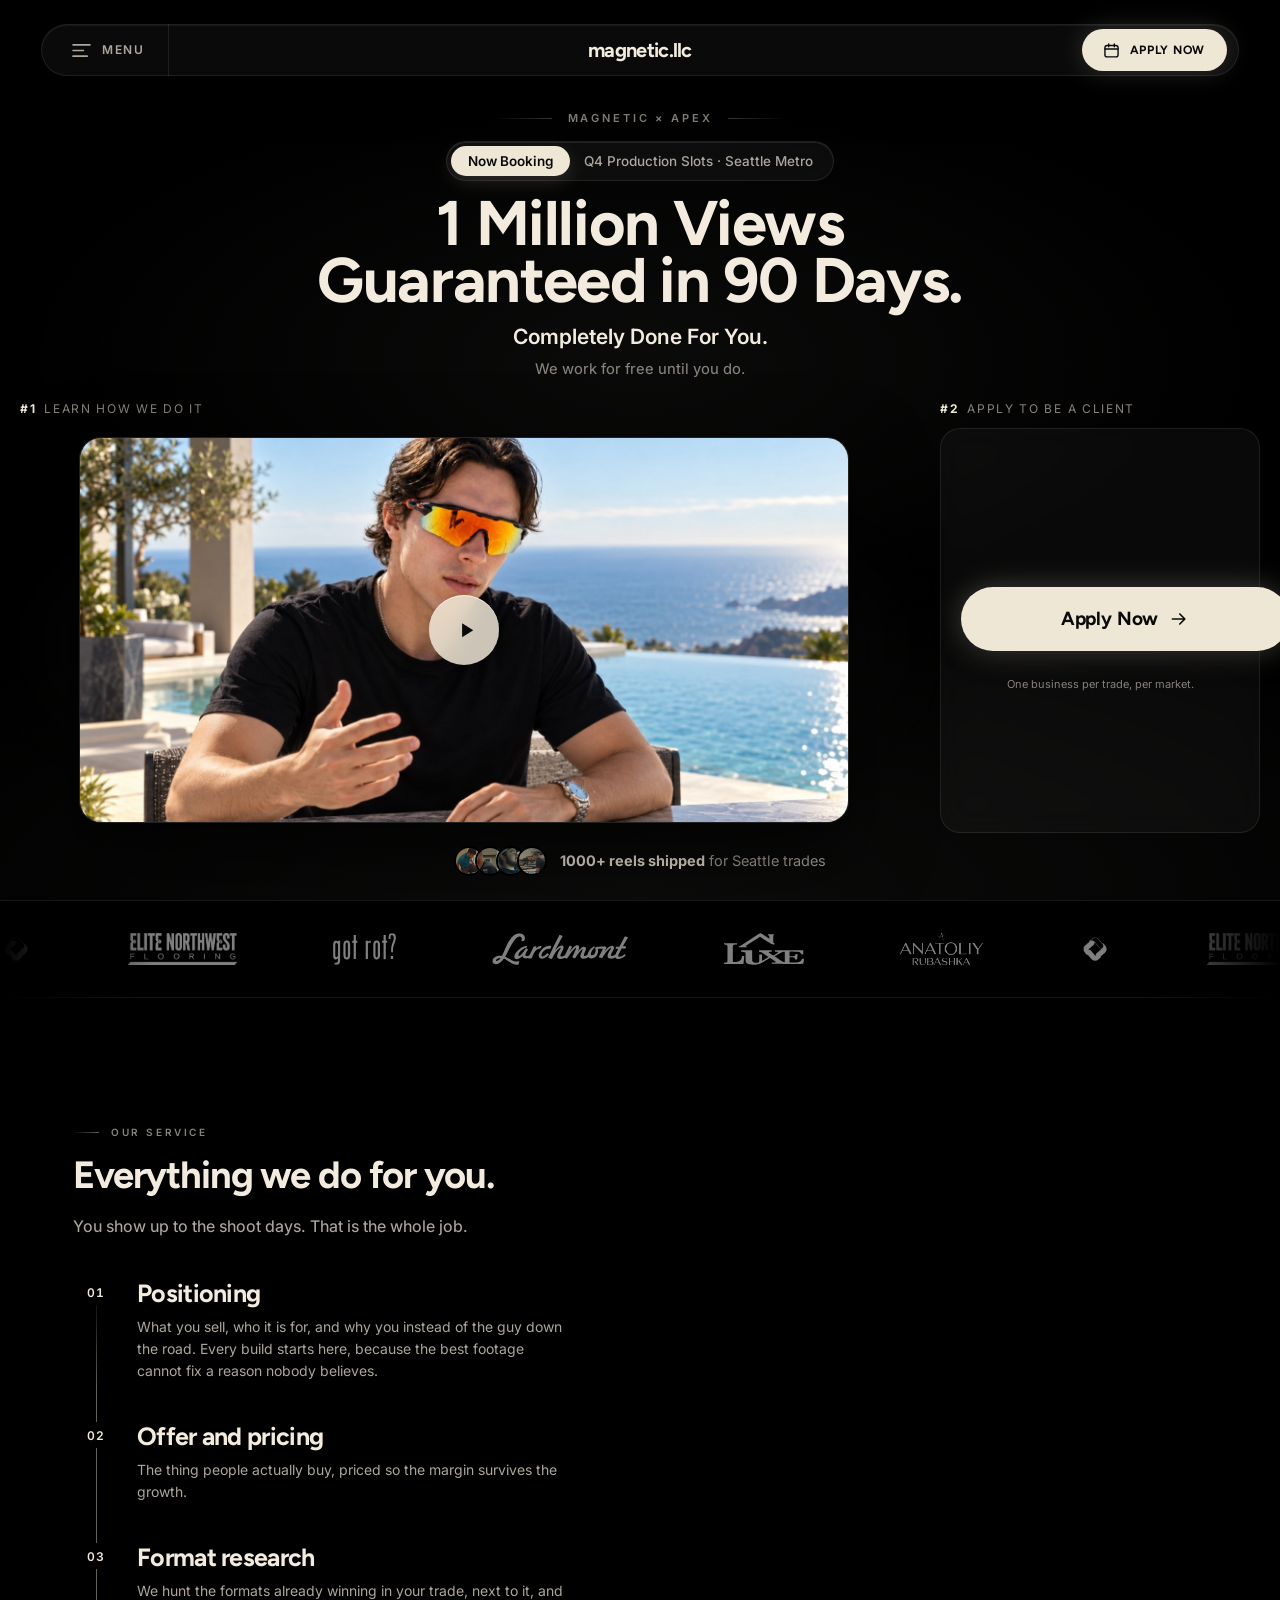
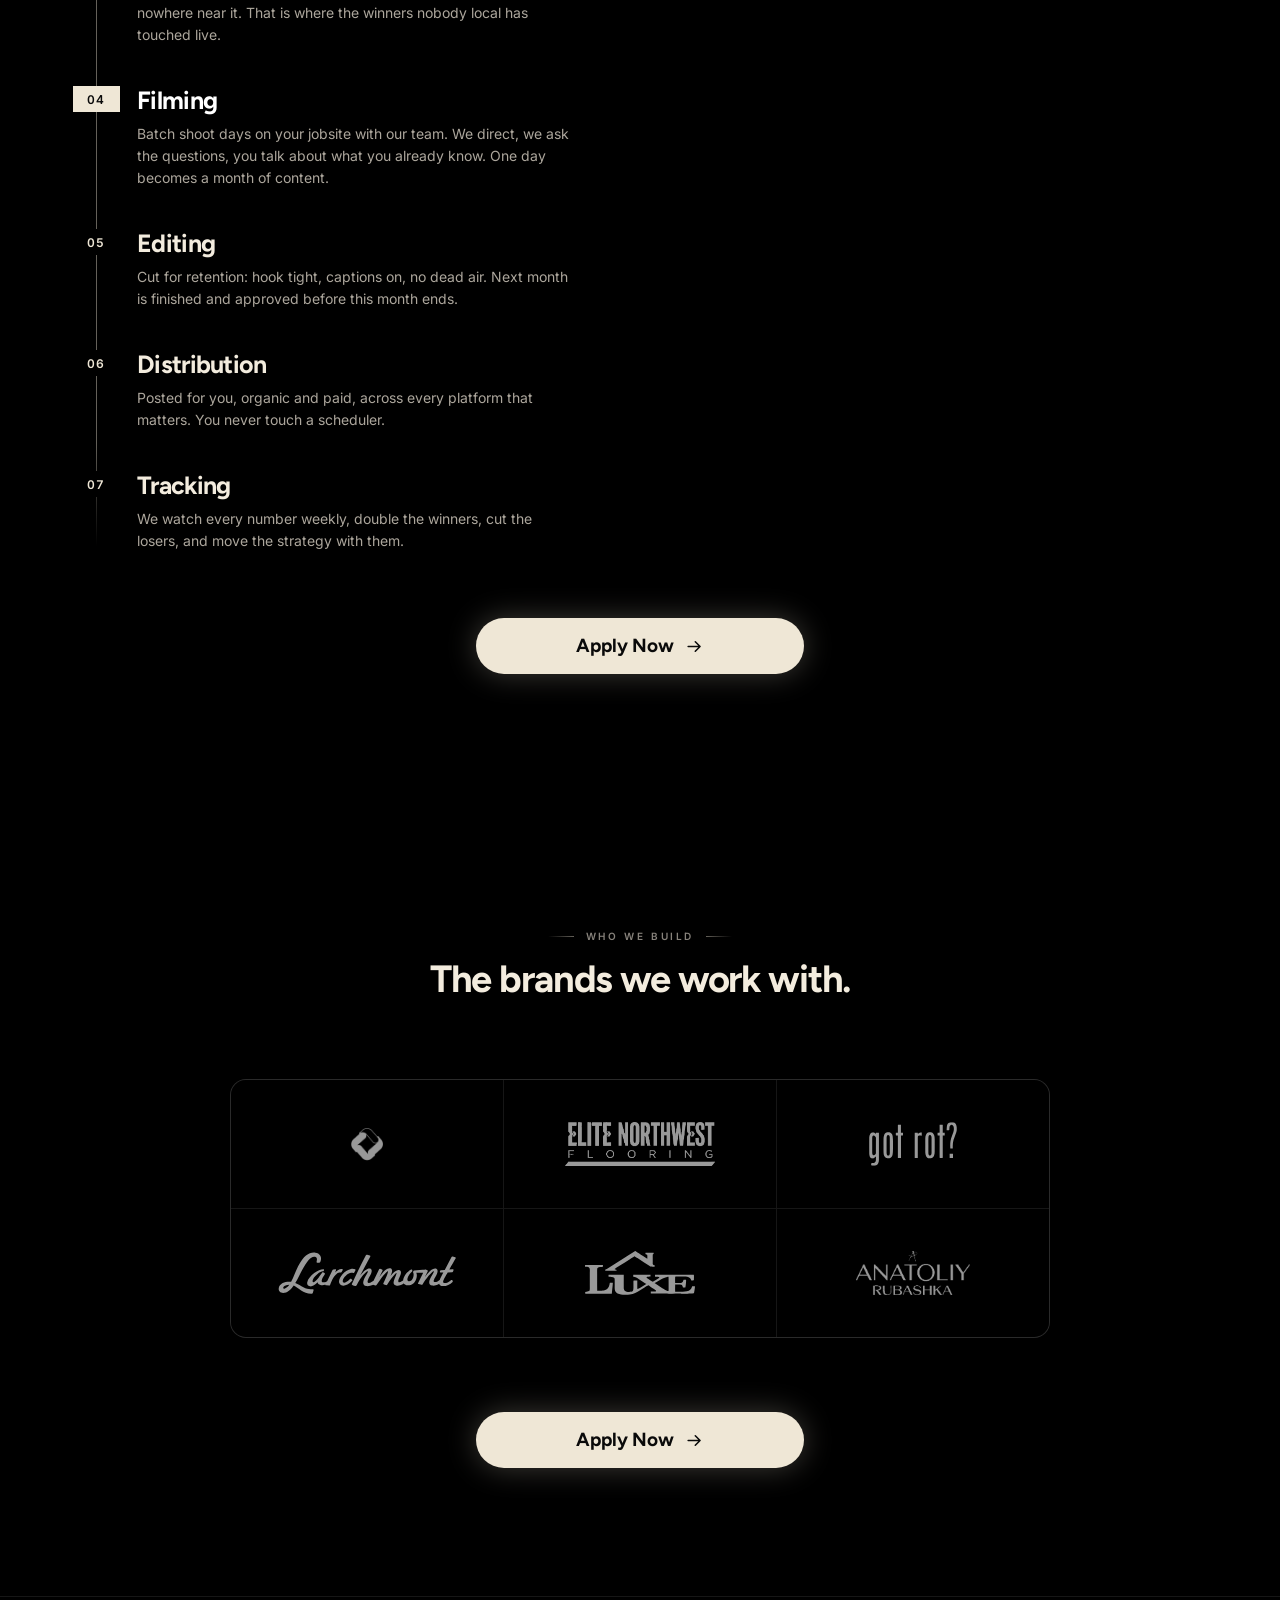
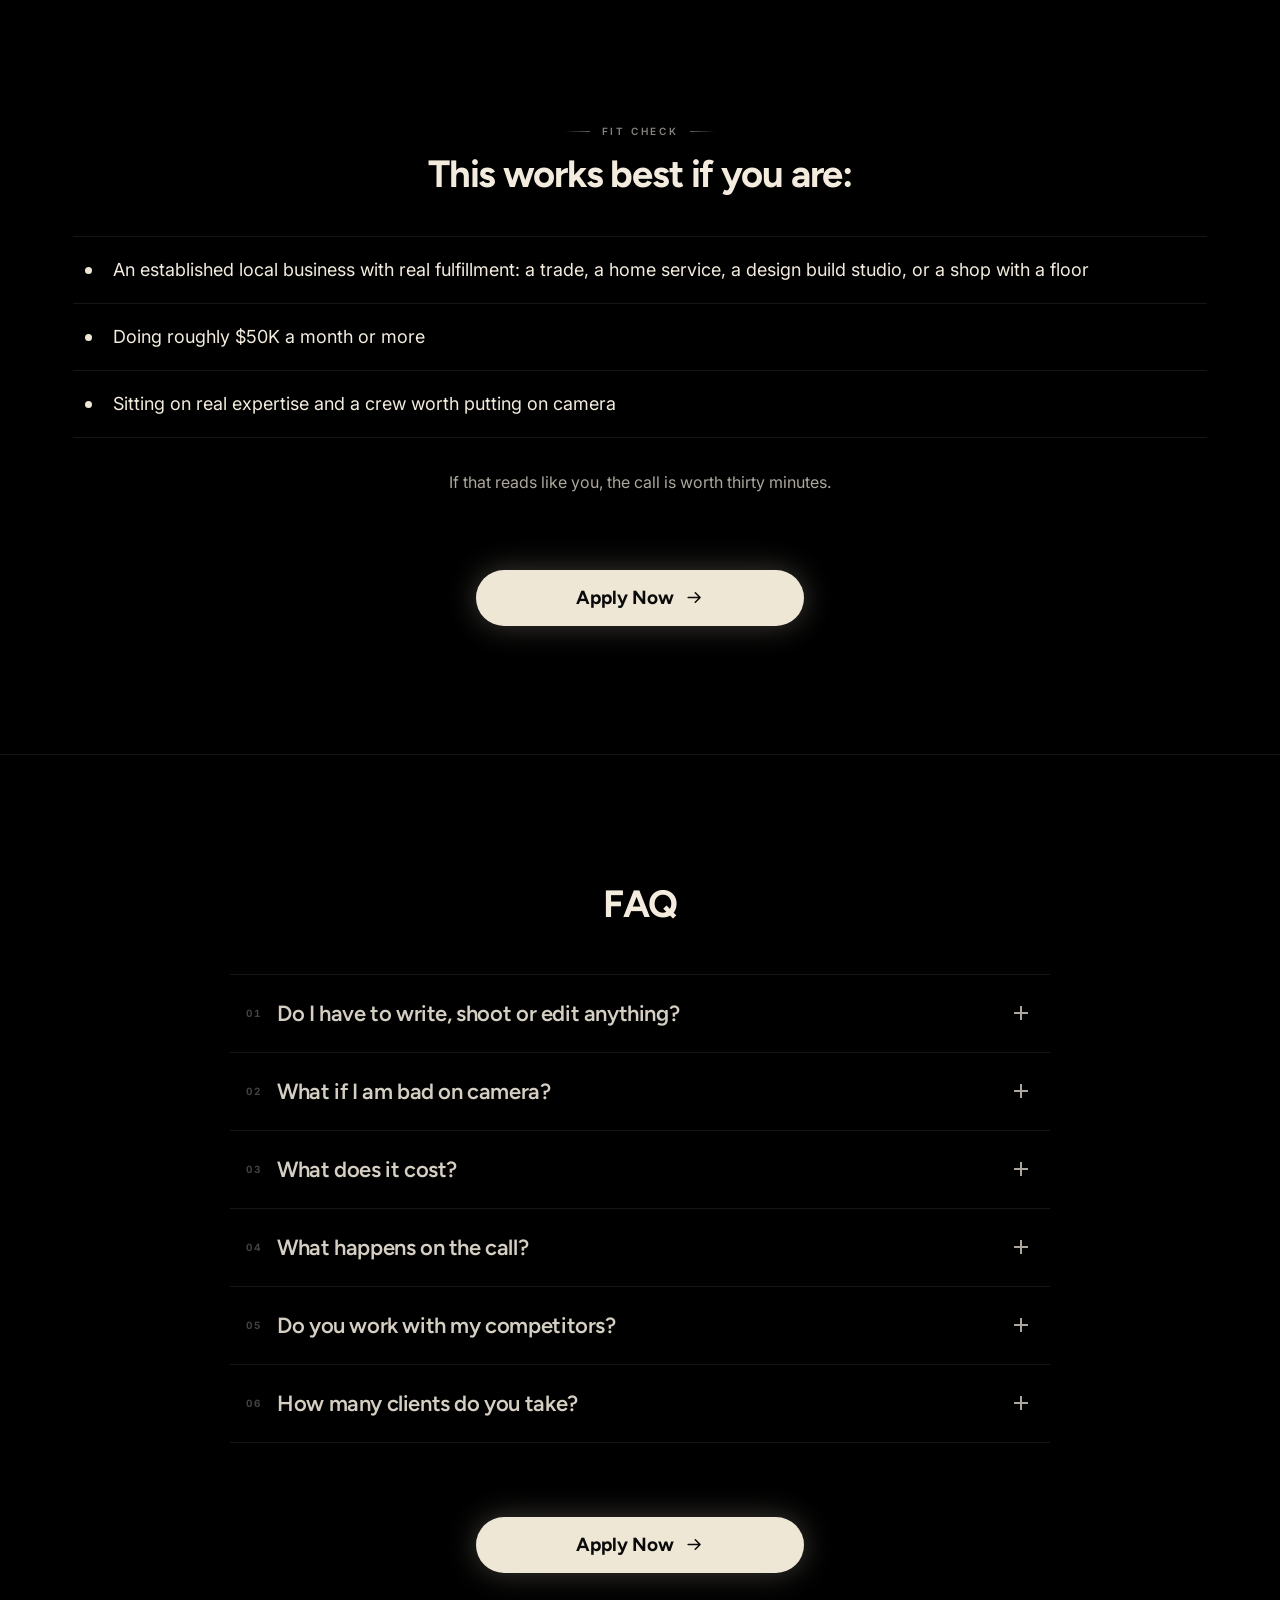
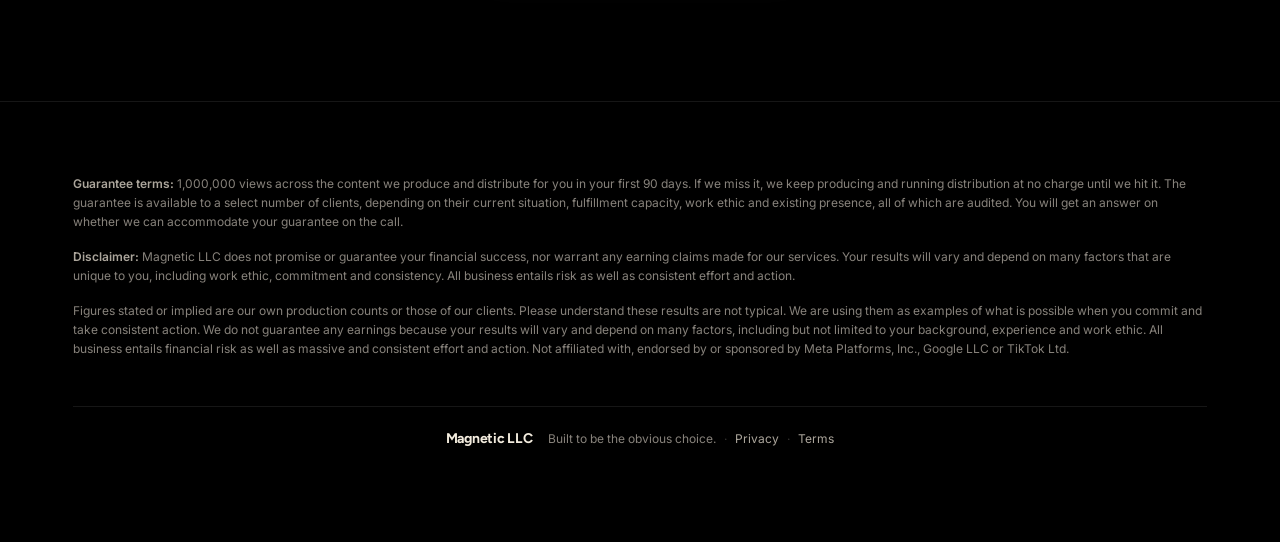
==== commit 00314690: "New poster frame, cache-busted Picks up the working-tree state behind the review tunnel so the git m" ====
--- a/index.html
+++ b/index.html
@@ -77,7 +77,7 @@
         <div class="vsl-glow" aria-hidden="true"></div>
         <div class="vsl-frame">
           <div class="vsl-screen">
-            <video id="vslVideo" poster="assets/poster.jpg" playsinline preload="none">
+            <video id="vslVideo" poster="assets/poster.jpg?v=2" playsinline preload="none">
               <source src="assets/vsl.mp4" type="video/mp4">
             </video>
             <button class="play" type="button" id="playBtn" aria-label="Play the rundown">
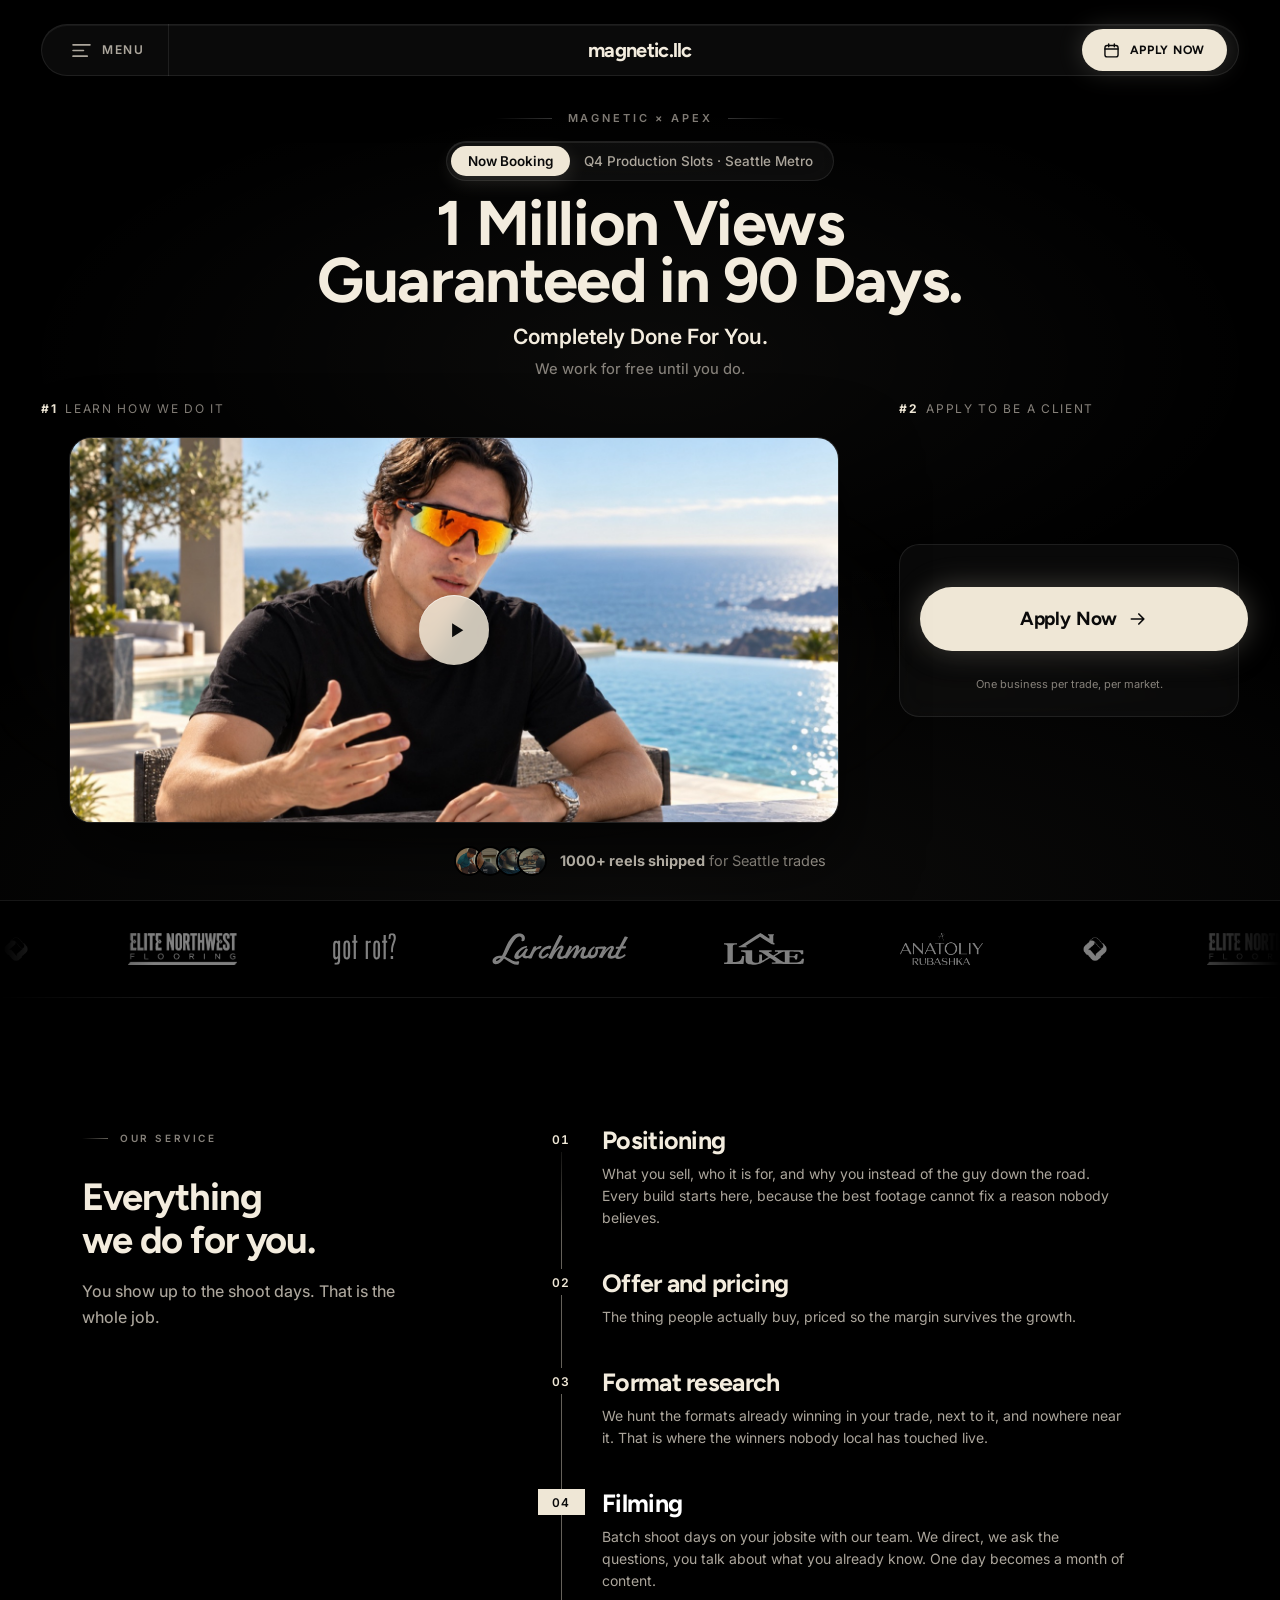
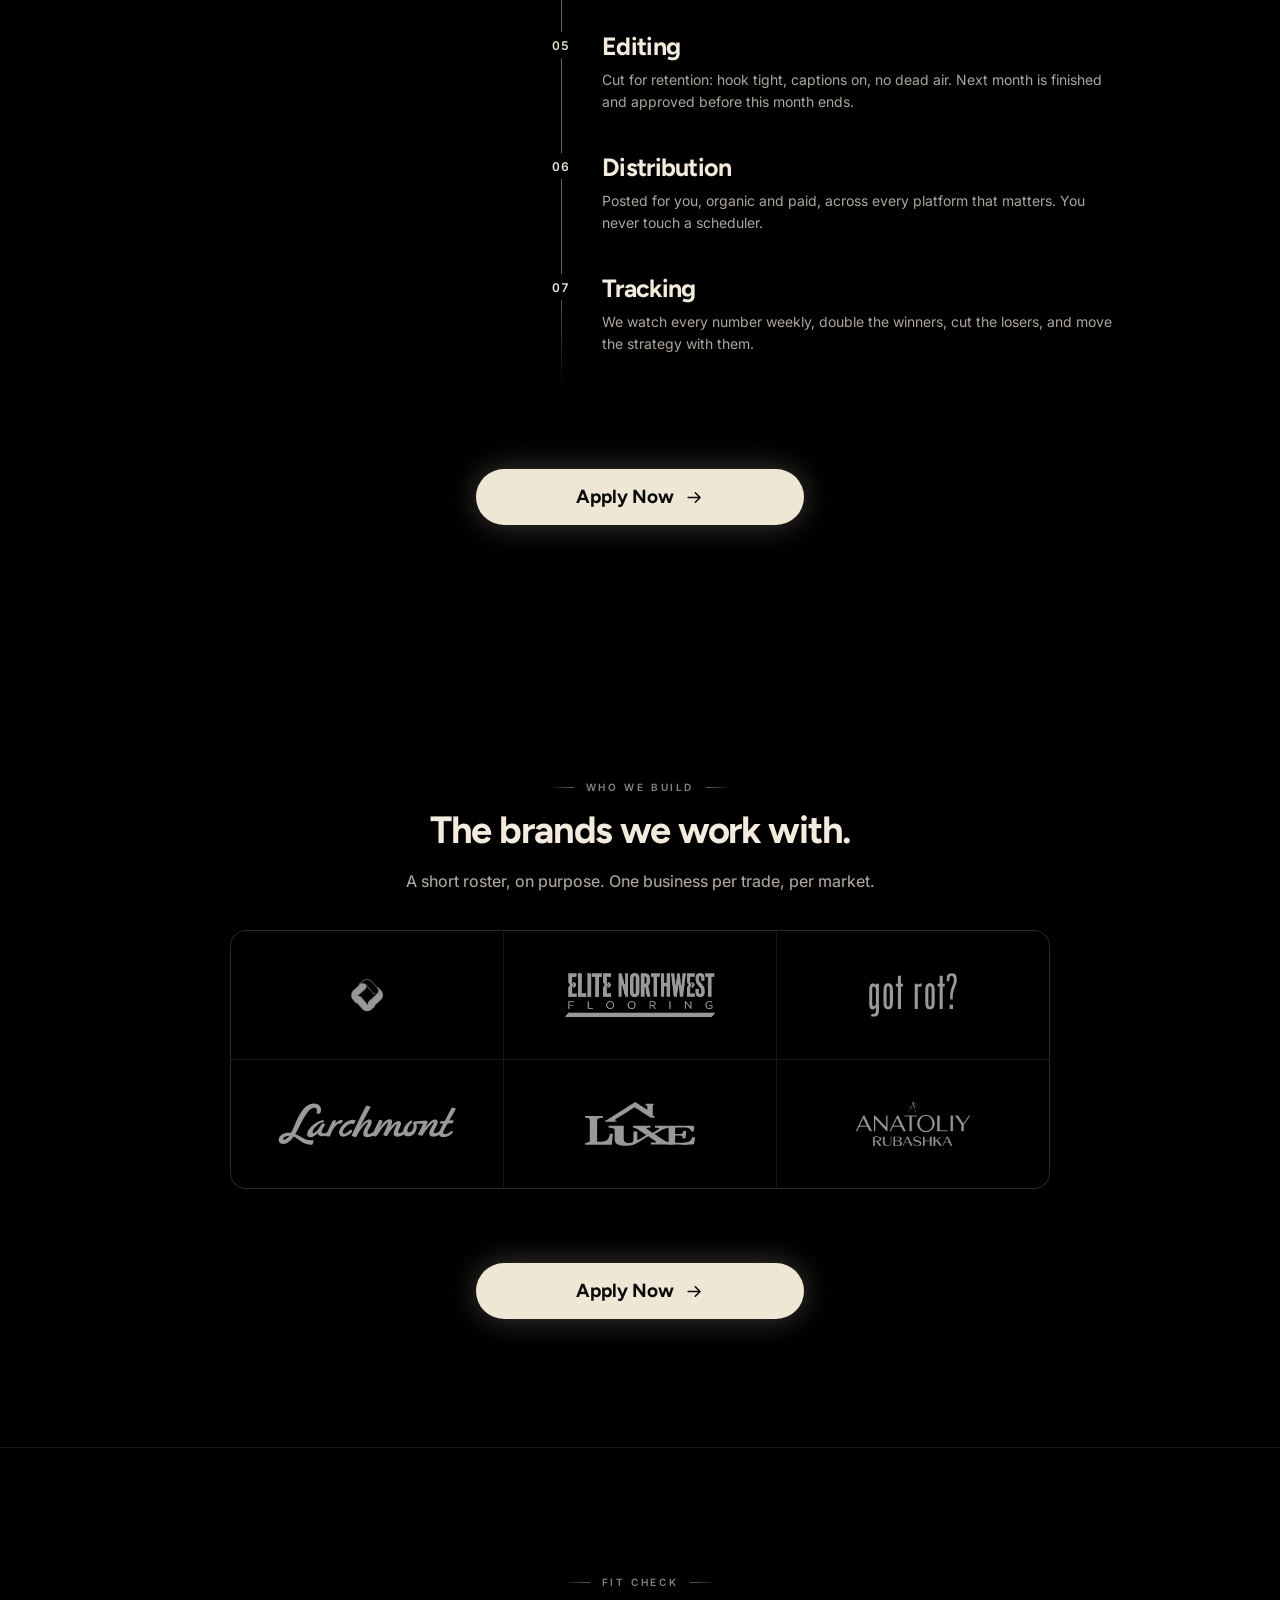
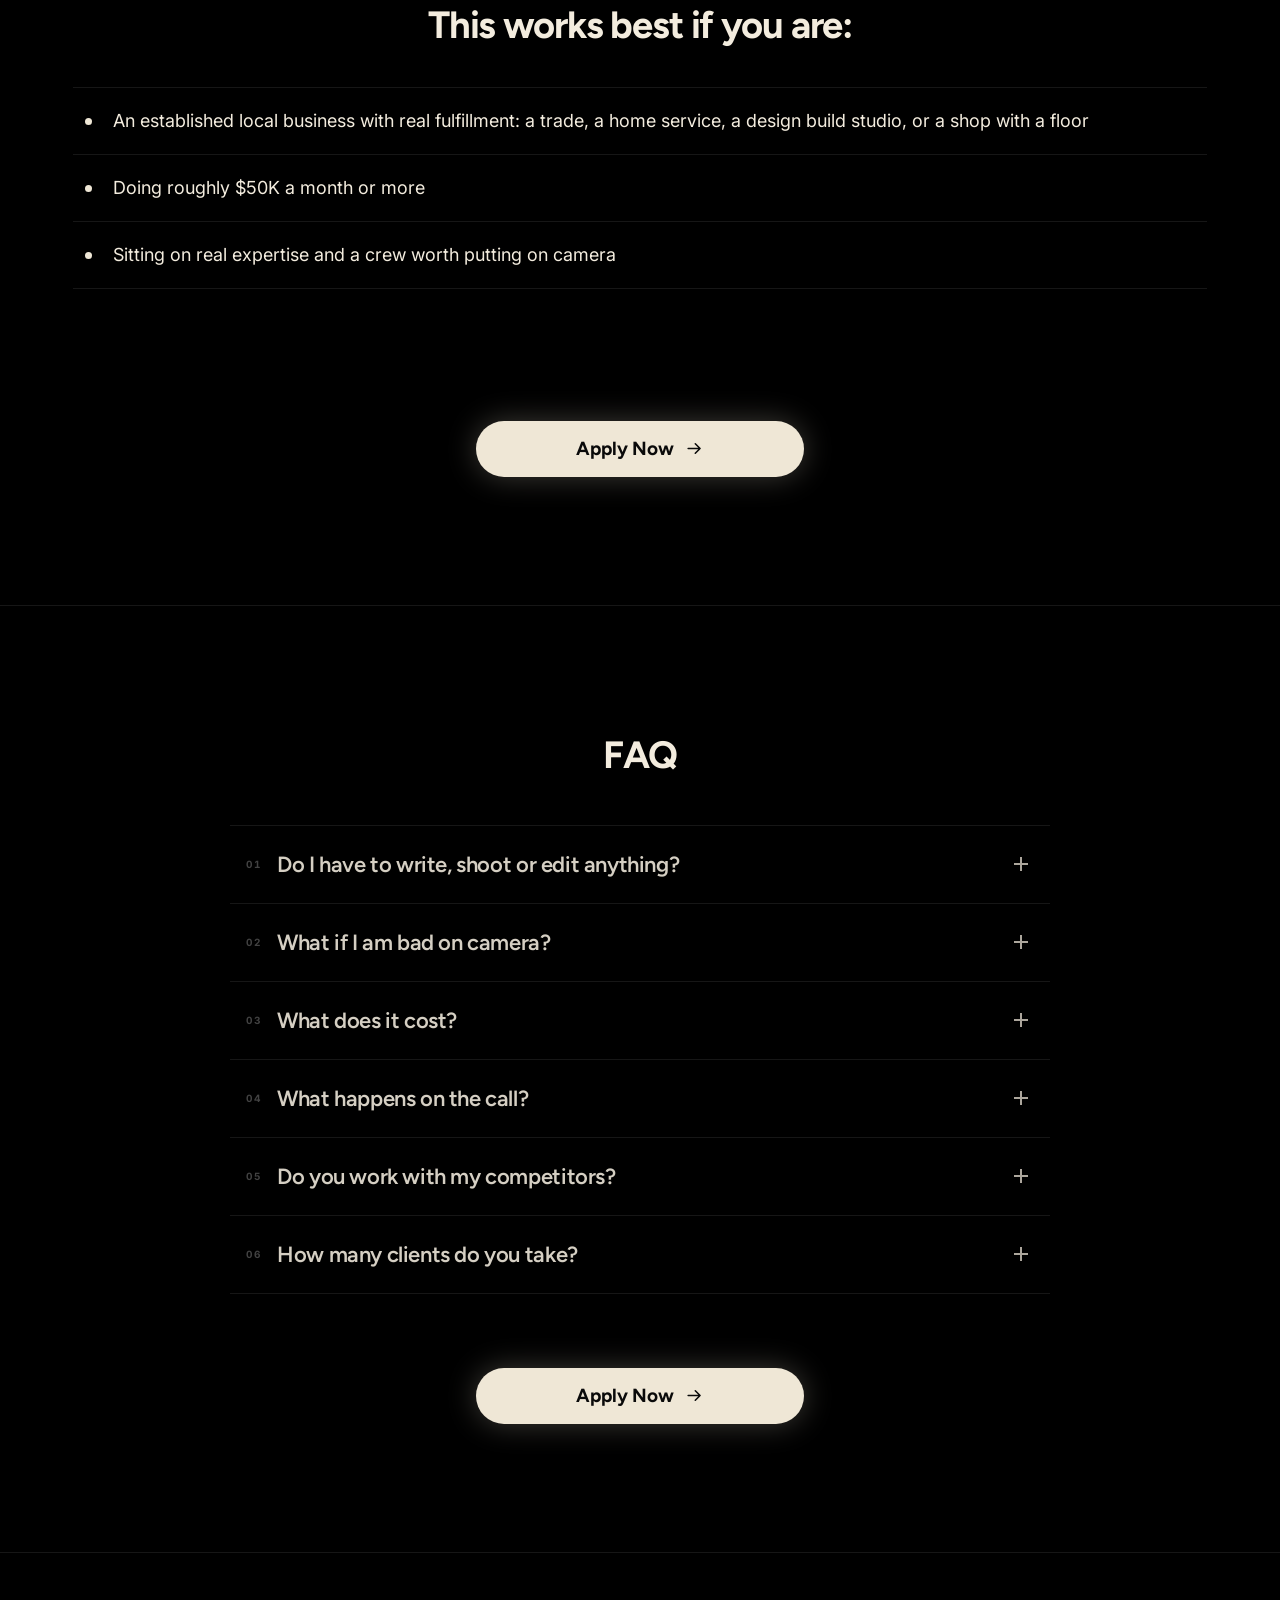
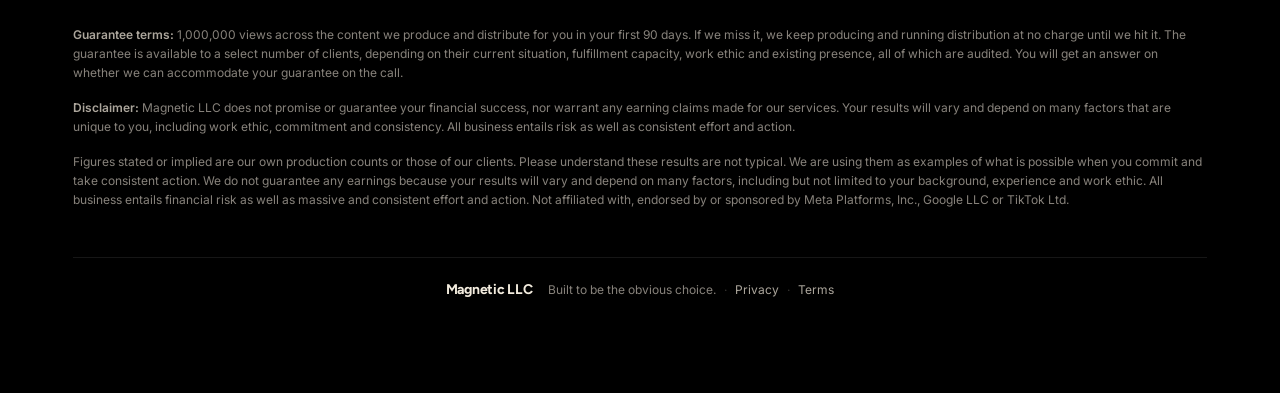
==== commit 12c0ab28: "Fix the desktop layout Two defects on a wide screen. The overflow-containment rule added earlier (`." ====
--- a/index.html
+++ b/index.html
@@ -9,7 +9,7 @@
 <link rel="preconnect" href="https://fonts.googleapis.com">
 <link rel="preconnect" href="https://fonts.gstatic.com" crossorigin>
 <link rel="stylesheet" href="https://fonts.googleapis.com/css2?family=Figtree:wght@400;500;600;700;800&family=Inter:wght@400;500;600;700&display=swap">
-<link rel="stylesheet" href="styles.css?v=35">
+<link rel="stylesheet" href="styles.css?v=38">
 <script>document.documentElement.classList.add('js')</script>
 </head>
 <body>
--- a/styles.css
+++ b/styles.css
@@ -1473,3 +1473,41 @@
   .vsl,.vsl-frame{max-width:100%}
   .nav{padding-left:14px;padding-right:14px}
 }
+
+/* ═══════════════════════════════════════════════════════════════════════
+   DESKTOP LAYOUT (2026-09-23)
+   Two defects on a wide screen: the hero row lost its width cap to the
+   overflow fix above (`.hero-row{max-width:100%}` overrode 1198px), so the
+   apply card ran off the right edge; and the service rail sat in a narrow
+   left column with half the screen empty beside it.
+   ═══════════════════════════════════════════════════════════════════════ */
+
+/* keep the side-scroll fix AND the cap: whichever is smaller wins */
+.hero-row{max-width:min(1198px,100%)}
+
+@media (min-width:1000px){
+  /* the card hugs its content and centres against the video instead of
+     stretching into a 600px empty box */
+  /* #2 keeps its label level with #1; only the card floats to the middle */
+  .hero-col-apply{flex:0 0 340px}
+  .apply-card{flex:0 0 auto;margin-block:auto}
+
+  /* service: header column, rail column, ask across the bottom */
+  .sec-rail .wrap-mid{
+    max-width:1180px;
+    display:grid;
+    grid-template-columns:minmax(280px,360px) 1fr;
+    /* rows 1-3 hug the header; row 4 is the slack the tall rail creates, so
+       the three header lines stay stacked together instead of spreading */
+    grid-template-rows:auto auto auto 1fr;
+    column-gap:var(--s12);
+    align-items:start;
+  }
+  .sec-rail .tag{grid-column:1;grid-row:1;margin-top:6px}
+  .sec-rail .md{grid-column:1;grid-row:2;margin-top:var(--s4)}
+  .sec-rail .body-left{grid-column:1;grid-row:3;max-width:34ch}
+  .sec-rail .steprail{grid-column:2;grid-row:1 / span 4;margin:0}
+  .sec-rail .cta-block{grid-column:1 / -1;grid-row:5;margin-top:var(--s10)}
+  .sec-rail .steprail p{max-width:58ch}
+  .sec-rail .steprail li{padding-bottom:var(--s8)}
+}
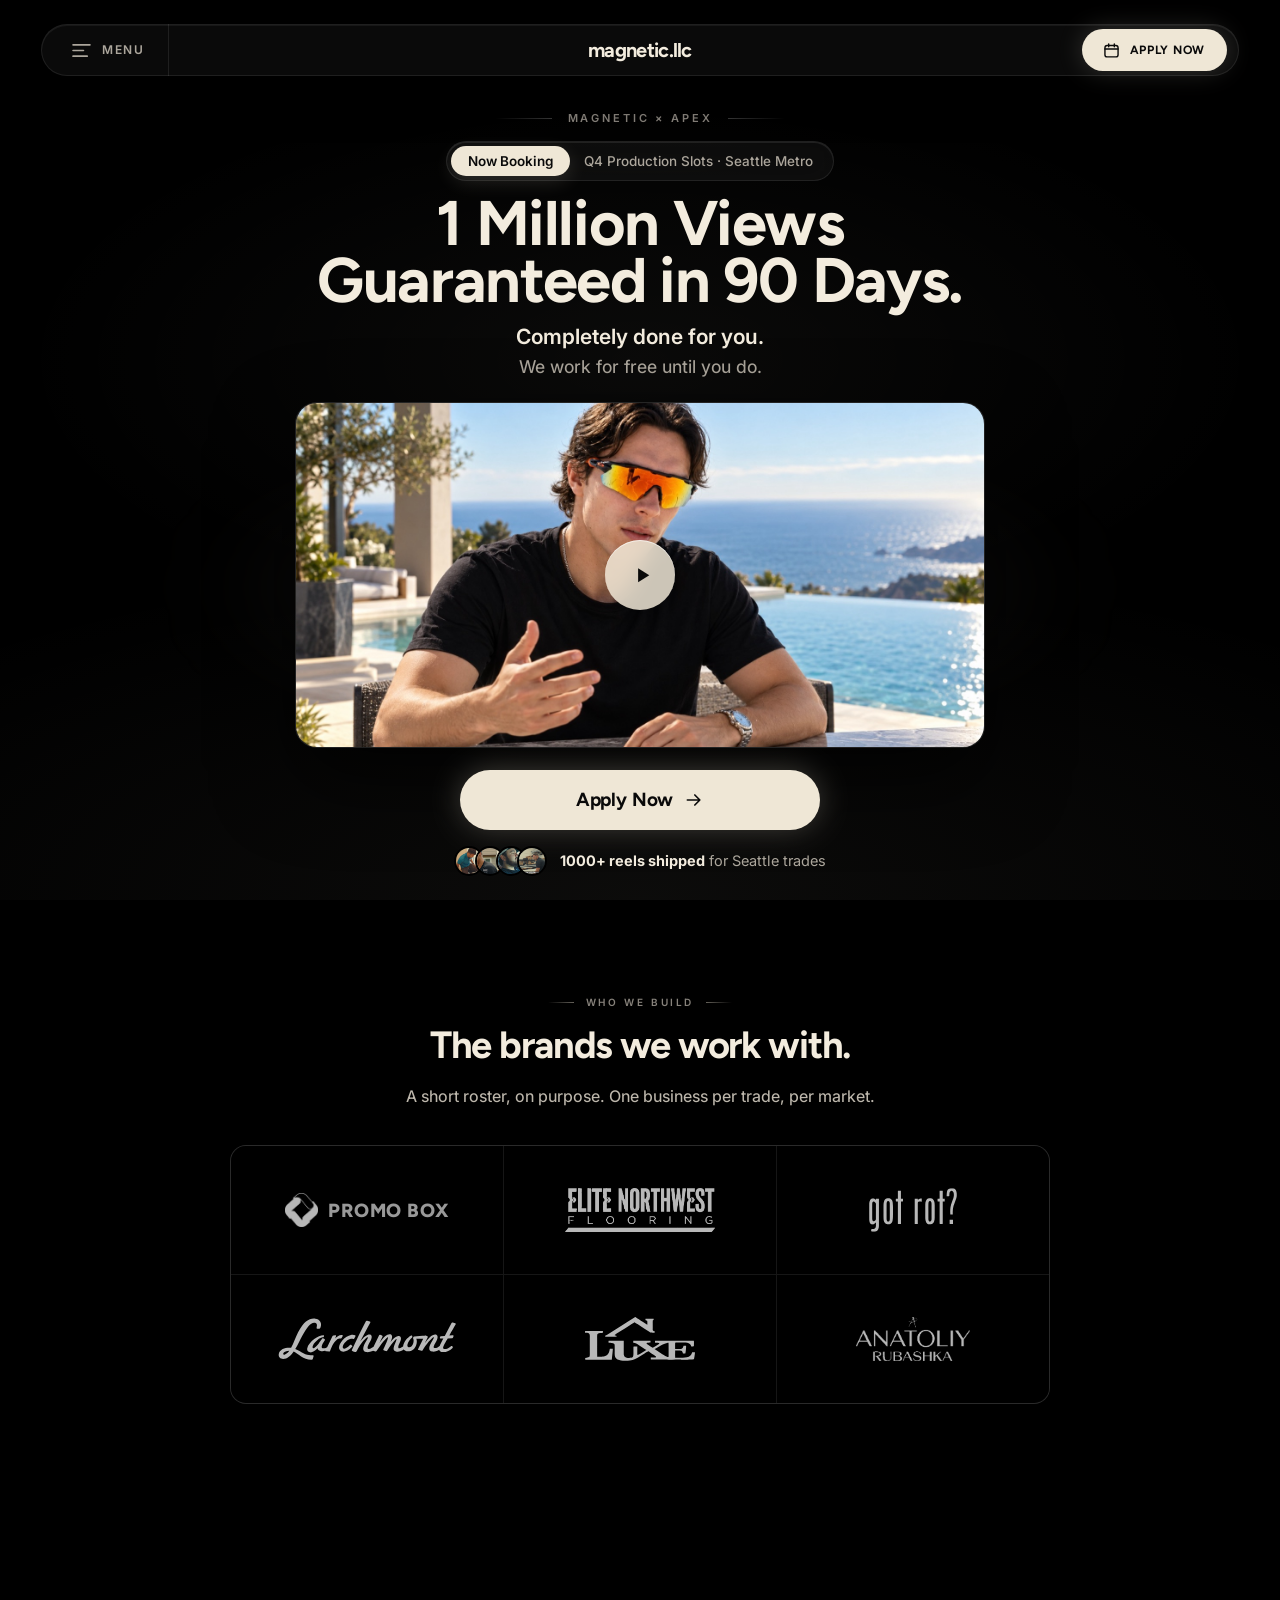
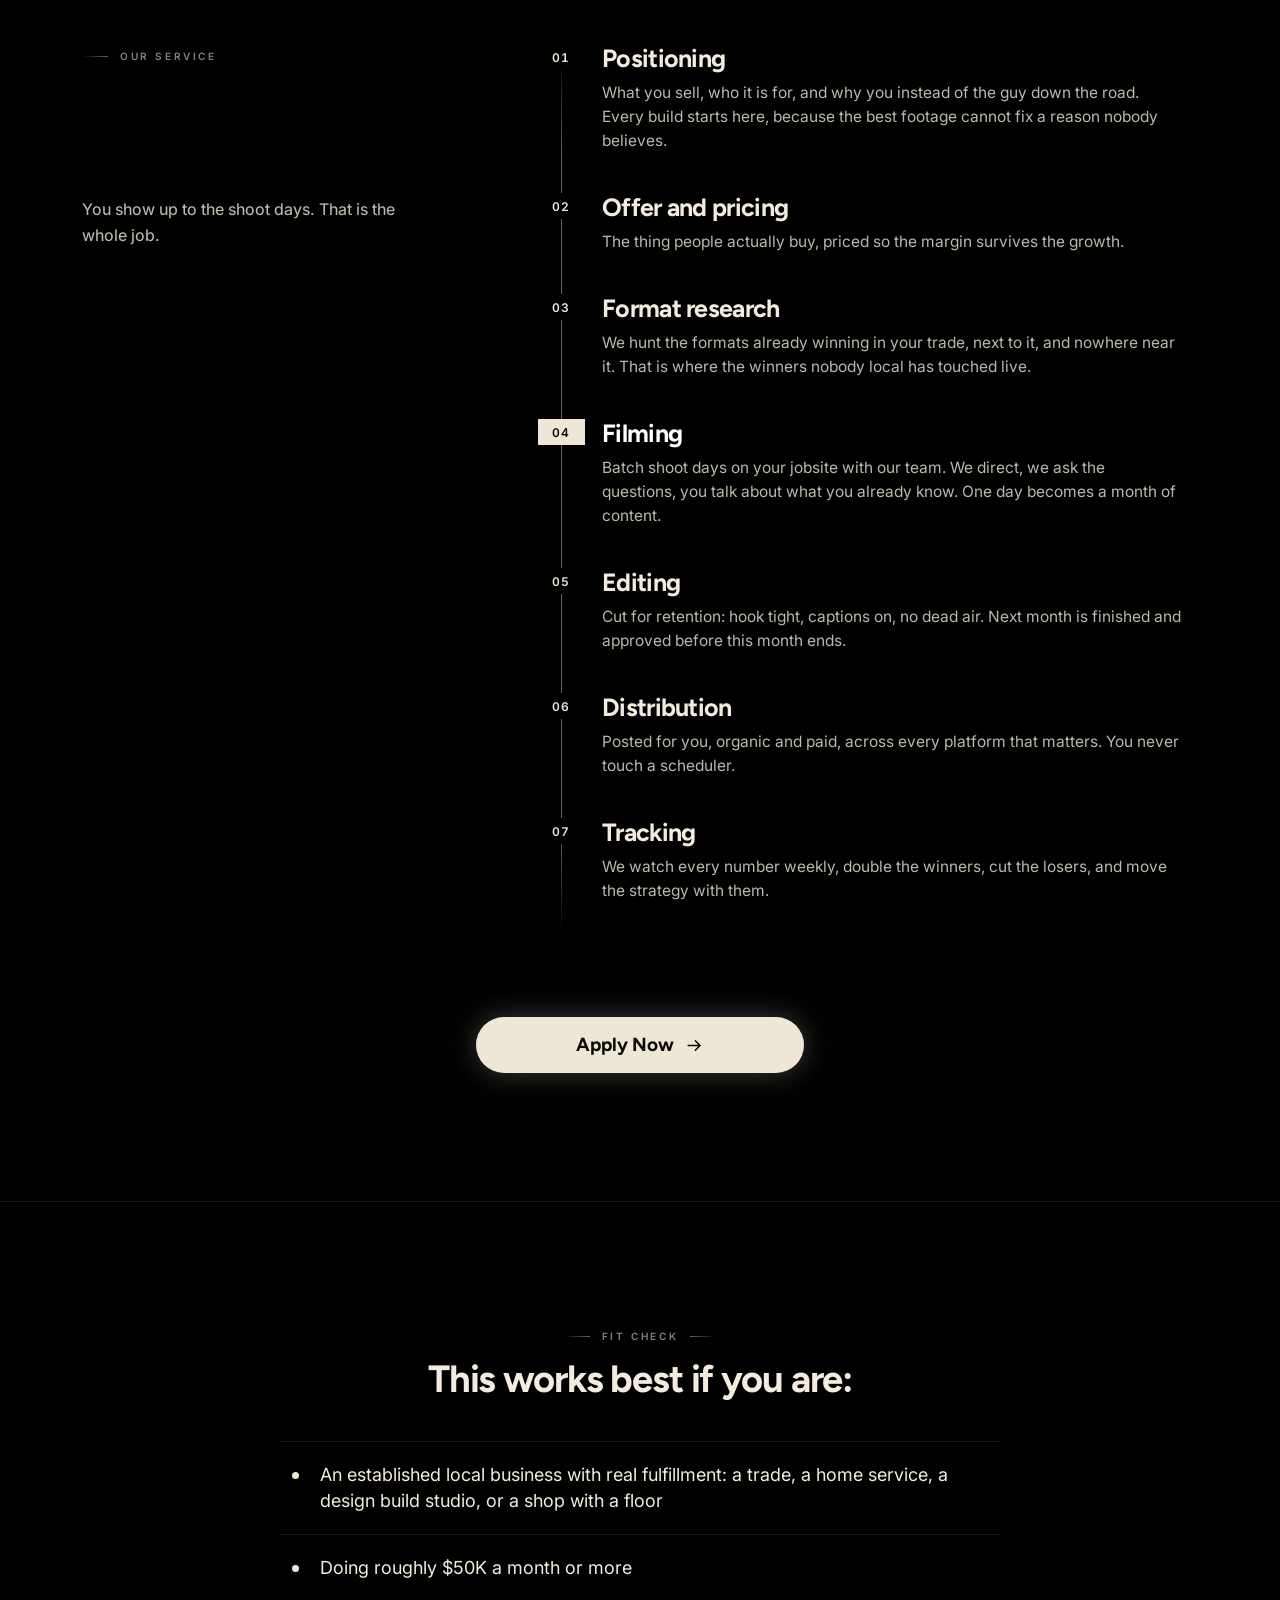
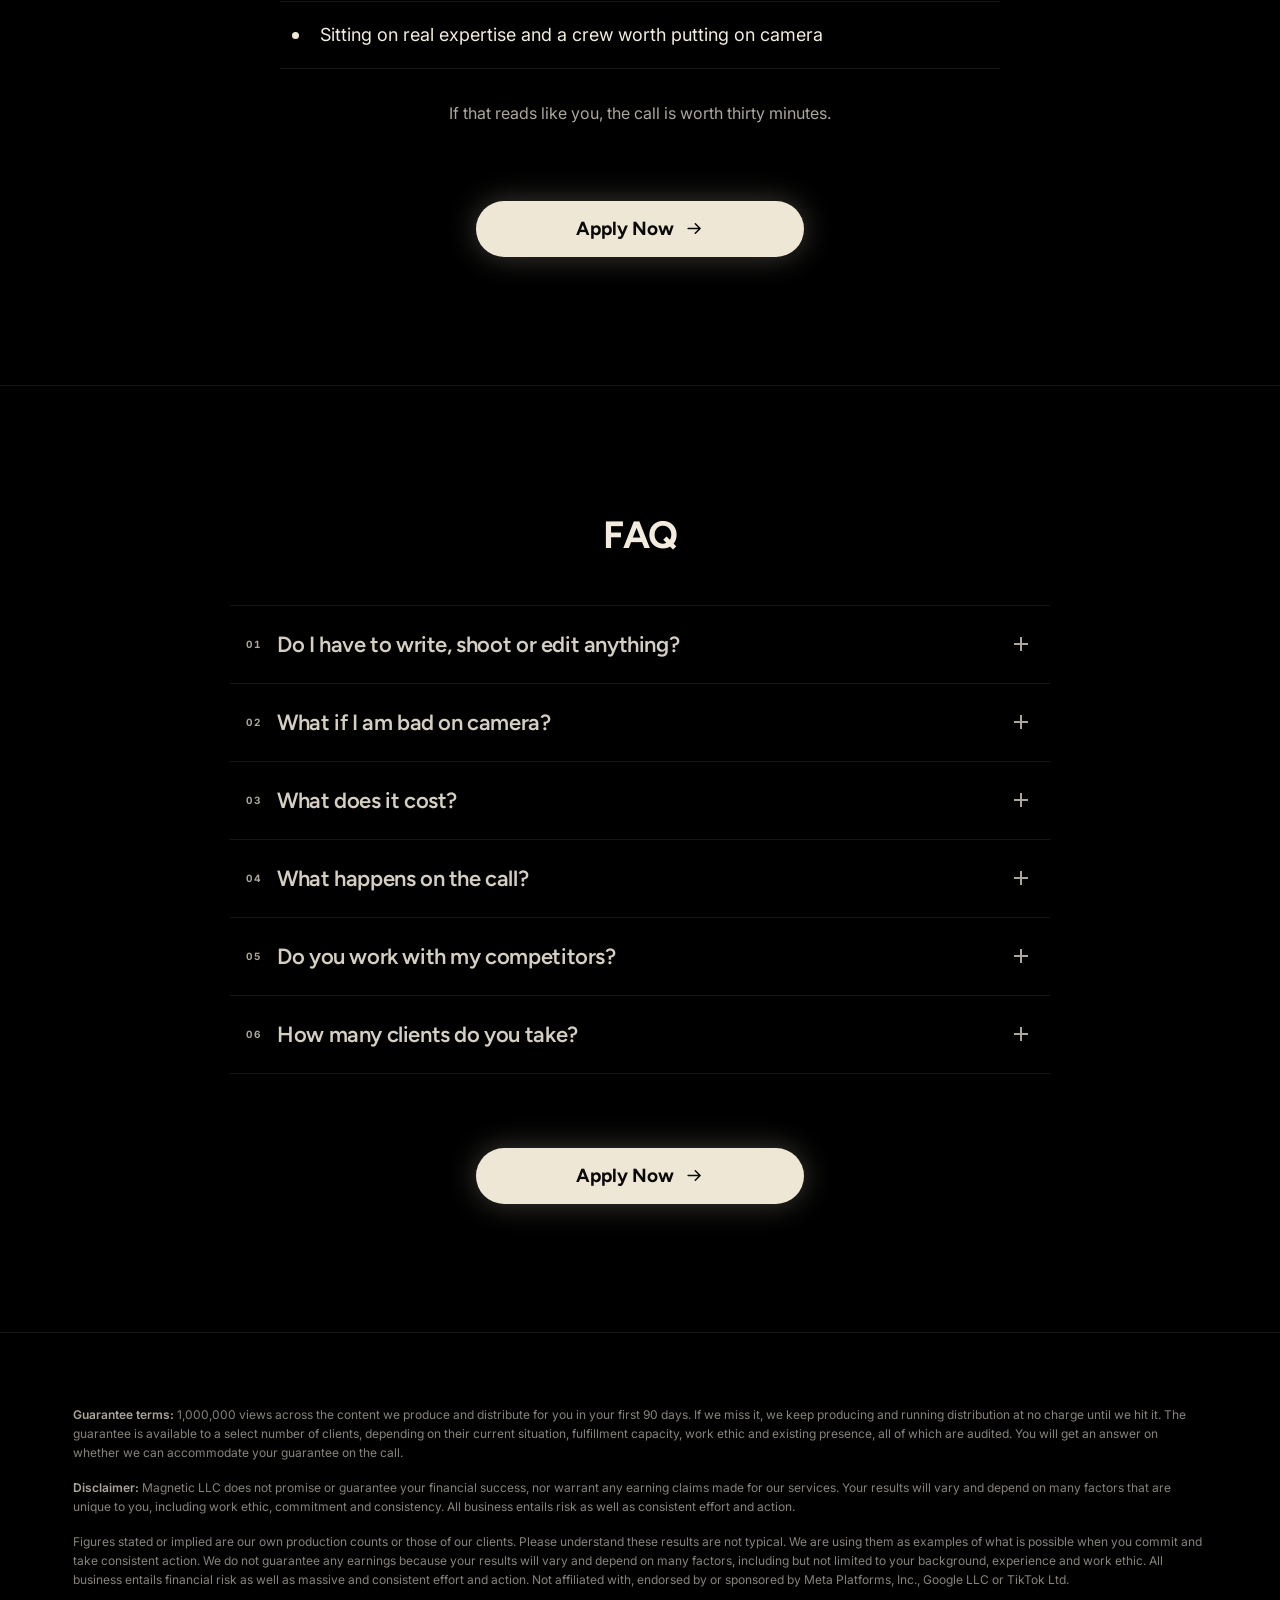
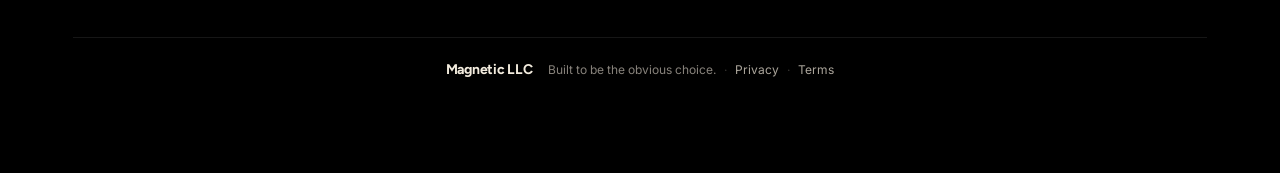
==== commit feac6cc4: "UI pass: single-column VSL hero, CTA under the video, fix shadow greying the button, logo wall as pr" ====
--- a/index.html
+++ b/index.html
@@ -3,13 +3,13 @@
 <head>
 <meta charset="utf-8">
 <meta name="viewport" content="width=device-width, initial-scale=1, viewport-fit=cover">
-<title>Magnetic × Apex — 1 Million Views Guaranteed in 90 Days</title>
+<title>Magnetic × Apex | 1 Million Views Guaranteed in 90 Days</title>
 <meta name="description" content="Completely done for you: positioning, filming, editing, posting and paid. 1 million views guaranteed in 90 days, or we work for free until you do.">
-<link rel="icon" href="data:image/svg+xml,<svg xmlns='http://www.w3.org/2000/svg' viewBox='0 0 64 64'><rect width='64' height='64' rx='14' fill='%2306070a'/><path d='M18 46V28a14 14 0 0 1 28 0v18h-9V28a5 5 0 0 0-10 0v18z' fill='%232f6bff'/></svg>">
+<link rel="icon" href="data:image/svg+xml,<svg xmlns='http://www.w3.org/2000/svg' viewBox='0 0 64 64'><rect width='64' height='64' rx='14' fill='%2306070a'/><path d='M18 46V28a14 14 0 0 1 28 0v18h-9V28a5 5 0 0 0-10 0v18z' fill='%23efe7d6'/></svg>">
 <link rel="preconnect" href="https://fonts.googleapis.com">
 <link rel="preconnect" href="https://fonts.gstatic.com" crossorigin>
 <link rel="stylesheet" href="https://fonts.googleapis.com/css2?family=Figtree:wght@400;500;600;700;800&family=Inter:wght@400;500;600;700&display=swap">
-<link rel="stylesheet" href="styles.css?v=38">
+<link rel="stylesheet" href="styles.css?v=39">
 <script>document.documentElement.classList.add('js')</script>
 </head>
 <body>
@@ -47,7 +47,7 @@
   <div class="menu-panel" id="menuPanel" hidden>
     <a href="#vsl">Watch the rundown</a>
     <a href="#system">The system</a>
-    <a href="#infra">Infrastructure</a>
+    <a href="#clients">Clients</a>
     <a href="#fit">Who this is for</a>
     <a href="#faq">Questions</a>
     <a href="optin.html">Apply now</a>
@@ -67,35 +67,23 @@
 
   <h1 class="headline"><span>1 Million Views</span><span>Guaranteed in 90 Days.</span></h1>
 
-  <p class="sub sub-lead">Completely Done For You.</p>
-  <p class="sub-free">We work for free until you do.</p>
-
-  <div class="hero-row">
-    <div class="hero-col hero-col-vsl">
-      <p class="col-head"><b>#1</b> Learn how we do it</p>
-      <div class="vsl" id="vsl">
-        <div class="vsl-glow" aria-hidden="true"></div>
-        <div class="vsl-frame">
-          <div class="vsl-screen">
-            <video id="vslVideo" poster="assets/poster.jpg?v=2" playsinline preload="none">
-              <source src="assets/vsl.mp4" type="video/mp4">
-            </video>
-            <button class="play" type="button" id="playBtn" aria-label="Play the rundown">
-              <svg viewBox="0 0 24 24" width="24" height="24" aria-hidden="true"><path d="M8 5.2v13.6L19 12z"/></svg>
-            </button>
-          </div>
-        </div>
-      </div>
-    </div>
-
-    <div class="hero-col hero-col-apply" id="start">
-      <p class="col-head"><b>#2</b> Apply to be a client</p>
-      <div class="apply-card apply-card-simple">
-        <a class="cta cta-lg" href="optin.html">Apply Now<svg class="cta-arrow" viewBox="0 0 24 24" width="20" height="20" aria-hidden="true"><path d="M4 12h15M13 6l6 6-6 6" fill="none" stroke="currentColor" stroke-width="2" stroke-linecap="round" stroke-linejoin="round"/></svg></a>
-        <p class="apply-note">One business per trade, per market.</p>
-      </div>
-    </div>
-  </div>
+  <p class="sub sub-lead">Completely done for you. <span>We work for free until you do.</span></p>
+
+  <div class="vsl" id="vsl">
+    <div class="vsl-glow" aria-hidden="true"></div>
+    <div class="vsl-frame">
+      <div class="vsl-screen">
+        <video id="vslVideo" poster="assets/poster.jpg?v=2" playsinline preload="none">
+          <source src="assets/vsl.mp4" type="video/mp4">
+        </video>
+        <button class="play" type="button" id="playBtn" aria-label="Play the rundown">
+          <svg viewBox="0 0 24 24" width="24" height="24" aria-hidden="true"><path d="M8 5.2v13.6L19 12z"/></svg>
+        </button>
+      </div>
+    </div>
+  </div>
+
+  <a class="cta cta-hero" id="start" href="optin.html">Apply Now<svg class="cta-arrow" viewBox="0 0 24 24" width="20" height="20" aria-hidden="true"><path d="M4 12h15M13 6l6 6-6 6" fill="none" stroke="currentColor" stroke-width="2" stroke-linecap="round" stroke-linejoin="round"/></svg></a>
 
   <div class="proof">
     <div class="faces">
@@ -110,28 +98,21 @@
 
 <div class="page">
 
-  <!-- ══ 1 · PROOF — roster + counts ══ -->
-  <section class="sec-proofstrip" id="roster" aria-label="Proof">
-    <div class="marquee" aria-label="Client roster">
-      <div class="marquee-track">
-        <span class="roster-item"><img src="assets/logos/promobox.png" alt="Promo Box"></span>
-        <span class="roster-item"><img src="assets/logos/elitenw.png" alt="Elite Northwest Flooring"></span>
-        <span class="roster-item"><img src="assets/logos/gotrot.svg" alt="Got Rot"></span>
-        <span class="roster-item"><img src="assets/logos/larchmont.svg" alt="Larchmont"></span>
-        <span class="roster-item"><img src="assets/logos/luxe.svg" alt="LUXE Design Build"></span>
-        <span class="roster-item"><img src="assets/logos/rubashka.png" alt="Rubashka"></span>
-        <span class="roster-item"><img src="assets/logos/promobox.png" alt=""></span>
-        <span class="roster-item"><img src="assets/logos/elitenw.png" alt=""></span>
-        <span class="roster-item"><img src="assets/logos/gotrot.svg" alt=""></span>
-        <span class="roster-item"><img src="assets/logos/larchmont.svg" alt=""></span>
-        <span class="roster-item"><img src="assets/logos/luxe.svg" alt=""></span>
-        <span class="roster-item"><img src="assets/logos/rubashka.png" alt=""></span>
-        <span class="roster-item"><img src="assets/logos/promobox.png" alt=""></span>
-        <span class="roster-item"><img src="assets/logos/elitenw.png" alt=""></span>
-        <span class="roster-item"><img src="assets/logos/gotrot.svg" alt=""></span>
-        <span class="roster-item"><img src="assets/logos/larchmont.svg" alt=""></span>
-        <span class="roster-item"><img src="assets/logos/luxe.svg" alt=""></span>
-        <span class="roster-item"><img src="assets/logos/rubashka.png" alt=""></span>
+  <!-- ══ 3 · CLIENTS — logo wall ══ -->
+  <section class="sec sec-black sec-clients" id="clients">
+    <div class="wrap center">
+      <p class="tag tag-c r">WHO WE BUILD</p>
+      <h2 class="md r">The brands we work with.</h2>
+      <p class="body body-c r">A short roster, on purpose. One business per trade, per market.</p>
+    </div>
+    <div class="wrap">
+      <div class="logo-wall r">
+        <div class="logo-cell"><span class="logo-lockup"><img src="assets/logos/promobox-mark.png" alt=""><span>PROMO BOX</span></span></div>
+        <div class="logo-cell"><img src="assets/logos/elitenw.png" alt="Elite Northwest Flooring"></div>
+        <div class="logo-cell"><img src="assets/logos/gotrot.svg" alt="Got Rot"></div>
+        <div class="logo-cell"><img src="assets/logos/larchmont.svg" alt="Larchmont"></div>
+        <div class="logo-cell"><img src="assets/logos/luxe.svg" alt="LUXE Design Build"></div>
+        <div class="logo-cell"><img src="assets/logos/rubashka.png" alt="Anatoliy Rubashka"></div>
       </div>
     </div>
   </section>
@@ -159,28 +140,6 @@
     </div>
   </section>
 
-  <!-- ══ 3 · CLIENTS — logo wall ══ -->
-  <section class="sec sec-black sec-clients" id="clients">
-    <div class="wrap center">
-      <p class="tag tag-c r">WHO WE BUILD</p>
-      <h2 class="md r">The brands we work with.</h2>
-      <p class="body r" style="margin-left:auto;margin-right:auto">A short roster, on purpose. One business per trade, per market.</p>
-    </div>
-    <div class="wrap">
-      <div class="logo-wall r">
-        <div class="logo-cell"><img src="assets/logos/promobox.png" alt="Promo Box"></div>
-        <div class="logo-cell"><img src="assets/logos/elitenw.png" alt="Elite Northwest Flooring"></div>
-        <div class="logo-cell"><img src="assets/logos/gotrot.svg" alt="Got Rot"></div>
-        <div class="logo-cell"><img src="assets/logos/larchmont.svg" alt="Larchmont"></div>
-        <div class="logo-cell"><img src="assets/logos/luxe.svg" alt="LUXE Design Build"></div>
-        <div class="logo-cell"><img src="assets/logos/rubashka.png" alt="Anatoliy Rubashka"></div>
-      </div>
-      <div class="cta-block">
-        <a class="cta" href="optin.html">Apply Now<svg class="cta-arrow" viewBox="0 0 24 24" width="19" height="19" aria-hidden="true"><path d="M4 12h15M13 6l6 6-6 6" fill="none" stroke="currentColor" stroke-width="2" stroke-linecap="round" stroke-linejoin="round"/></svg></a>
-      </div>
-    </div>
-  </section>
-
   <!-- (old case studies removed per Andrew — logo wall replaces it) -->
   <section class="sec sec-black sec-cases" id="proof" hidden style="display:none">
     <div class="wrap">
@@ -252,7 +211,7 @@
       <h2 class="md r">This works best if you are:</h2>
     </div>
     <div class="wrap wrap-mid">
-      <ul class="who-list r">
+      <ul class="who-list who-narrow r">
         <li>An established local business with real fulfillment: a trade, a home service, a design build studio, or a shop with a floor</li>
         <li>Doing roughly $50K a month or more</li>
         <li>Sitting on real expertise and a crew worth putting on camera</li>
@@ -304,9 +263,9 @@
   </section>
 
   <!-- ══ 6 · FOOT — guarantee terms + legal ══ -->
-  <section class="sec sec-foot" aria-label="Legal">
+  <section class="sec sec-foot" id="legal" aria-label="Legal">
     <div class="wrap wrap-mid">
-      <p class="disclaimer"><b>Guarantee terms:</b> 1,000,000 views across the content we produce and distribute for you in your first 90 days. If we miss it, we keep producing and running distribution at no charge until we hit it. The guarantee is available to a select number of clients, depending on their current situation, fulfillment capacity, work ethic and existing presence, all of which are audited. You will get an answer on whether we can accommodate your guarantee on the call.</p>
+      <p class="disclaimer" id="guarantee"><b>Guarantee terms:</b> 1,000,000 views across the content we produce and distribute for you in your first 90 days. If we miss it, we keep producing and running distribution at no charge until we hit it. The guarantee is available to a select number of clients, depending on their current situation, fulfillment capacity, work ethic and existing presence, all of which are audited. You will get an answer on whether we can accommodate your guarantee on the call.</p>
       <p class="disclaimer"><b>Disclaimer:</b> Magnetic LLC does not promise or guarantee your financial success, nor warrant any earning claims made for our services. Your results will vary and depend on many factors that are unique to you, including work ethic, commitment and consistency. All business entails risk as well as consistent effort and action.</p>
       <p class="disclaimer">Figures stated or implied are our own production counts or those of our clients. Please understand these results are not typical. We are using them as examples of what is possible when you commit and take consistent action. We do not guarantee any earnings because your results will vary and depend on many factors, including but not limited to your background, experience and work ethic. All business entails financial risk as well as massive and consistent effort and action. Not affiliated with, endorsed by or sponsored by Meta Platforms, Inc., Google LLC or TikTok Ltd.</p>
       <p class="legal-row">
@@ -327,6 +286,6 @@
   </div>
 </div>
 
-<script src="app.js?v=10"></script>
+<script src="app.js?v=11"></script>
 </body>
 </html>
--- a/styles.css
+++ b/styles.css
@@ -1511,3 +1511,51 @@
   .sec-rail .steprail p{max-width:58ch}
   .sec-rail .steprail li{padding-bottom:var(--s8)}
 }
+
+/* ═══════════════════════════════════════════════════════════════════════
+   UI PASS (2026-09-23) — standard VSL order: offer → video → the ask
+   directly under it → proof. The two-column hero put a lone button in an
+   empty card that the button overflowed; the video is the page, so it
+   centres and the CTA sits where the eye lands when the play button ends.
+   ═══════════════════════════════════════════════════════════════════════ */
+
+.sub-lead span{display:block;margin-top:4px;font-weight:450;font-size:.84em;color:var(--dim)}
+.hero .vsl{margin:round(min(2.6svh,30px),1px) 0 0}
+.cta-hero{margin-top:round(min(2.6svh,28px),1px);min-width:360px;height:60px}
+.hero .proof{margin-top:round(min(1.8svh,18px),1px)}
+
+/* proof beat sits directly under the hero */
+.sec-clients{padding-top:var(--s11)}
+@media (min-width:1000px){.sec-clients{padding:96px 0 112px}}
+.logo-lockup{display:inline-flex;align-items:center;gap:10px}
+.sec-clients .logo-lockup img{height:34px;max-height:none;width:auto}
+.logo-lockup span{font-family:var(--display);font-weight:800;font-size:19px;letter-spacing:.04em;color:#fff;opacity:.6;white-space:nowrap}
+.sec-clients .logo-cell:hover .logo-lockup span{opacity:1}
+.sec-clients .logo-cell img{opacity:.72}
+
+/* readable secondary copy: 14px #aca69c on black was too small and too dim */
+.steprail p{font-size:15.5px;color:#bdb7ac}
+.body{color:#bdb7ac}
+.qa-i{color:var(--dim)}
+
+/* fit list: a centred column under a centred heading, not a full-bleed table */
+.who-narrow{max-width:720px;margin-left:auto;margin-right:auto}
+.who-close{max-width:720px;margin-left:auto;margin-right:auto}
+
+/* sticky bar is a phone affordance; desktop already has the nav button */
+@media (min-width:761px){.sticky{display:none}}
+
+@media (max-width:760px){
+  .cta-hero{min-width:0;width:100%;height:58px;margin-top:16px}
+  .hero .proof{flex-wrap:wrap;justify-content:center;text-align:center}
+  .sub-lead span{font-size:.9em}
+  .logo-lockup span{font-size:15px}
+  .sec-clients .logo-lockup img{height:26px}
+}
+@media (max-width:999px){
+  .hero .vsl{flex:none;width:100%;max-width:768px}
+  .hero .vsl-frame{width:100%;height:auto;max-height:none}
+}
+/* the card's 80px drop shadow sits on z-index 1 and was greying the button under it */
+.cta-hero,.hero .proof{position:relative;z-index:2}
+@media (max-width:760px){.sec-clients{padding-top:var(--s6)}}
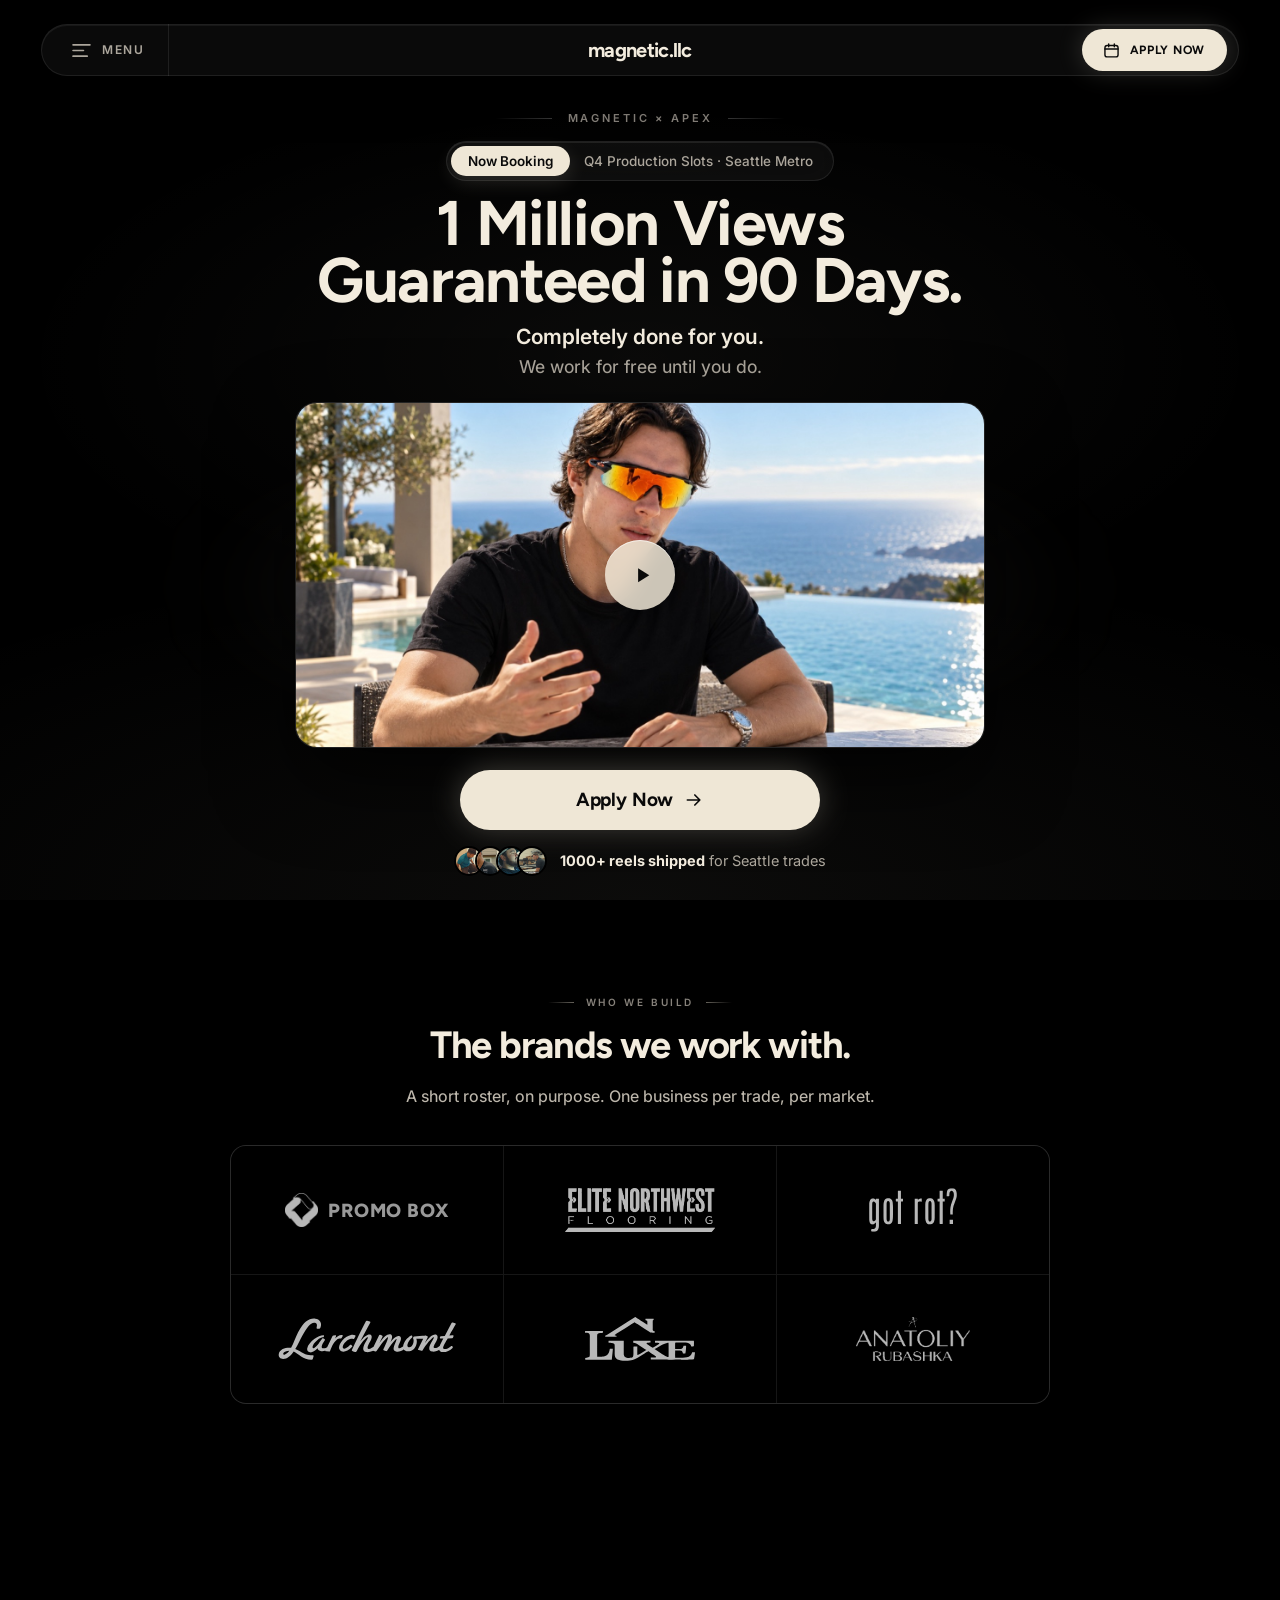
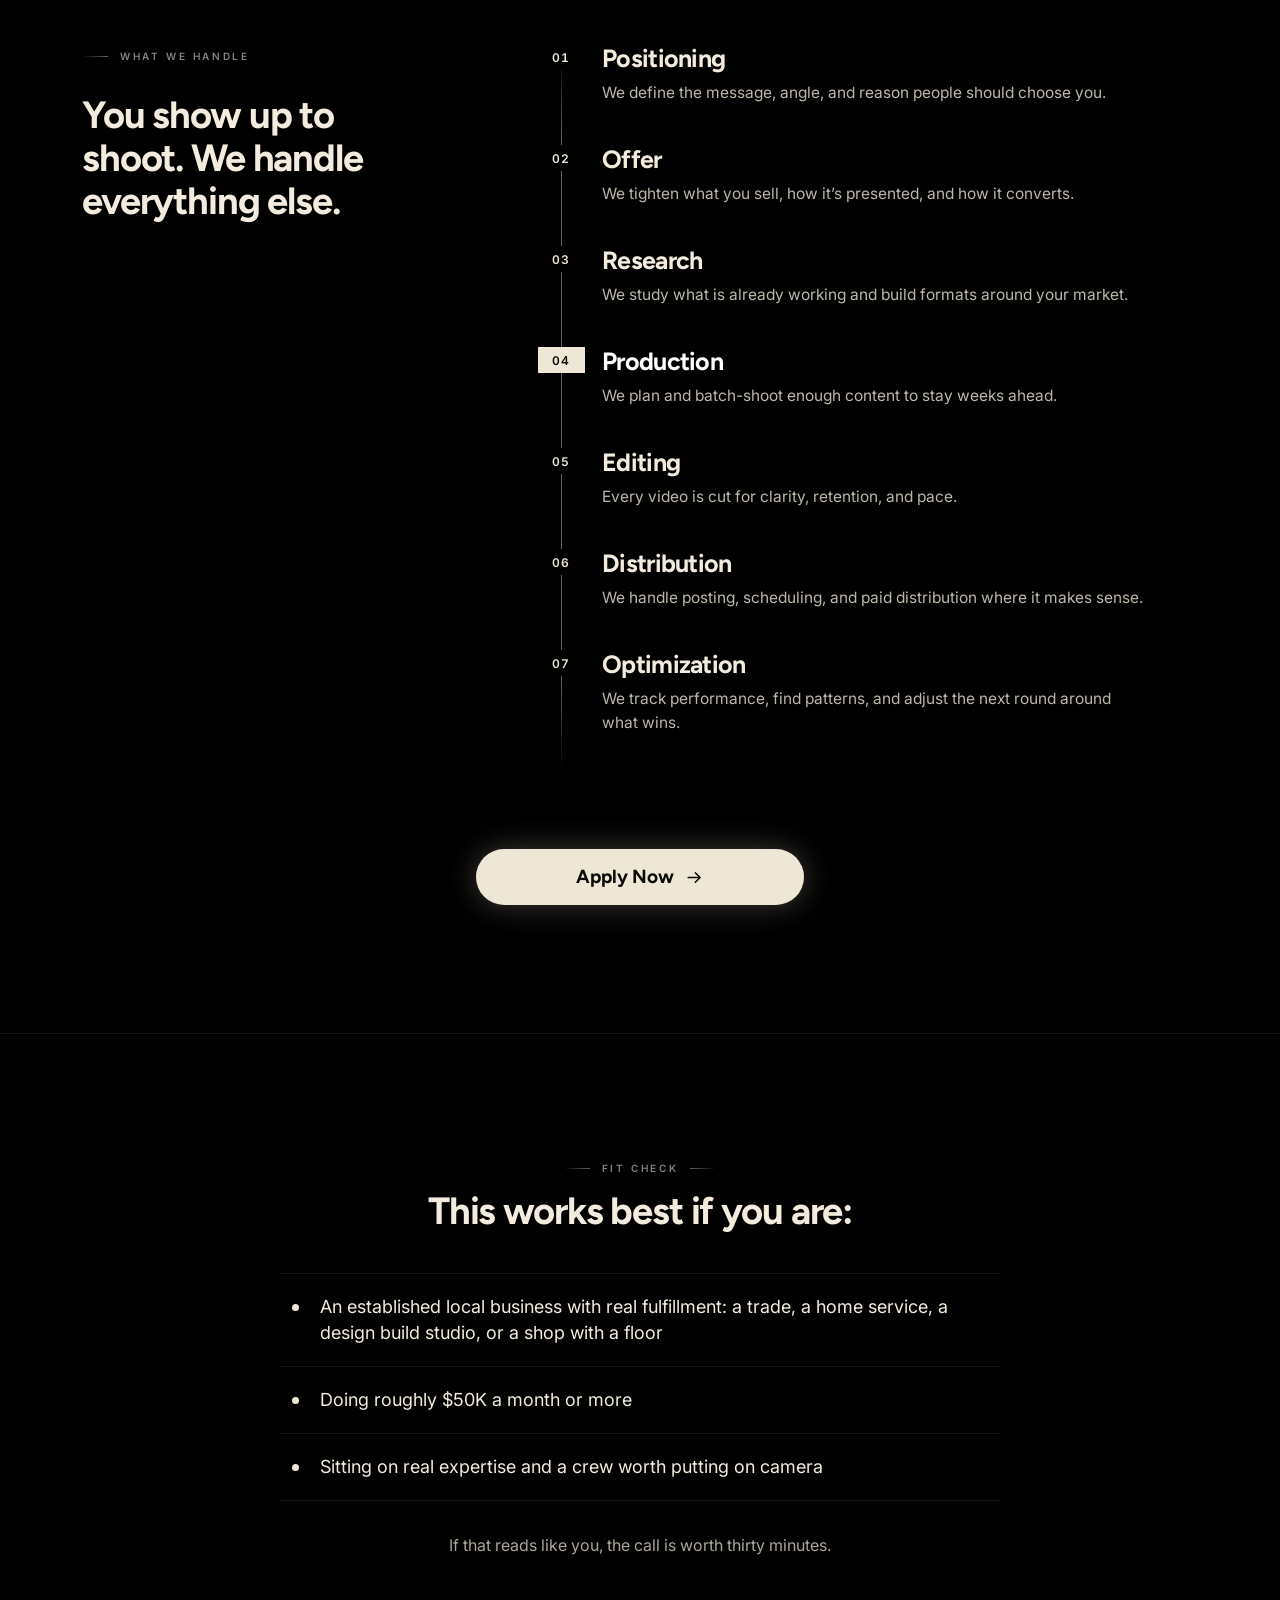
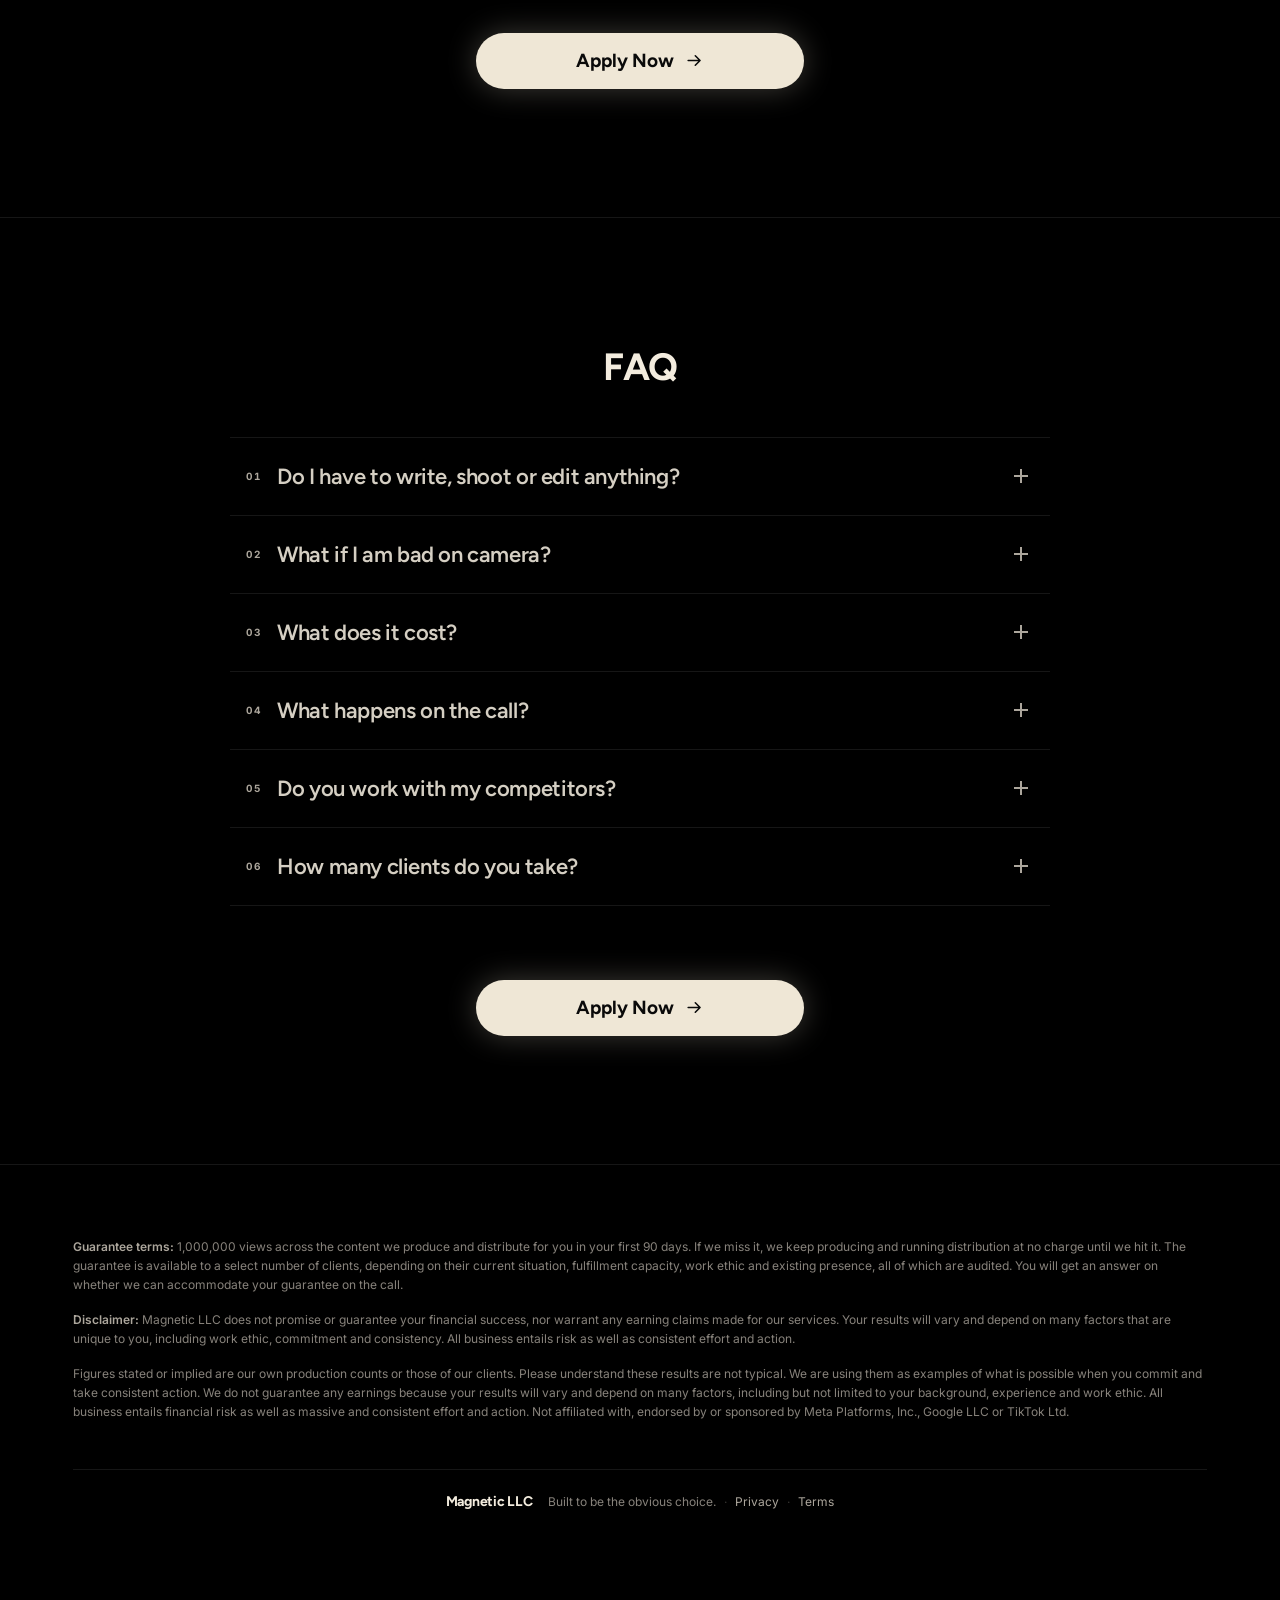
==== commit 259bdb6e: "New service copy: What we handle Co-Authored-By: Claude Opus 5.5 (1M context) <noreply@anthropic.com" ====
--- a/index.html
+++ b/index.html
@@ -9,7 +9,7 @@
 <link rel="preconnect" href="https://fonts.googleapis.com">
 <link rel="preconnect" href="https://fonts.gstatic.com" crossorigin>
 <link rel="stylesheet" href="https://fonts.googleapis.com/css2?family=Figtree:wght@400;500;600;700;800&family=Inter:wght@400;500;600;700&display=swap">
-<link rel="stylesheet" href="styles.css?v=39">
+<link rel="stylesheet" href="styles.css?v=40">
 <script>document.documentElement.classList.add('js')</script>
 </head>
 <body>
@@ -46,7 +46,7 @@
   </nav>
   <div class="menu-panel" id="menuPanel" hidden>
     <a href="#vsl">Watch the rundown</a>
-    <a href="#system">The system</a>
+    <a href="#system">What we handle</a>
     <a href="#clients">Clients</a>
     <a href="#fit">Who this is for</a>
     <a href="#faq">Questions</a>
@@ -120,18 +120,17 @@
   <!-- ══ 2 · SERVICE — everything we do for you ══ -->
   <section class="sec sec-black sec-rail" id="system">
     <div class="wrap wrap-mid">
-      <p class="tag r">OUR SERVICE</p>
-      <h2 class="md r">Everything we do for you.</h2>
-      <p class="body body-left r">You show up to the shoot days. That is the whole job.</p>
+      <p class="tag r">WHAT WE HANDLE</p>
+      <h2 class="md r">You show up to shoot. We handle everything else.</h2>
 
       <ol class="steprail">
-        <li class="r"><span class="steprail-n">01</span><h3>Positioning</h3><p>What you sell, who it is for, and why you instead of the guy down the road. Every build starts here, because the best footage cannot fix a reason nobody believes.</p></li>
-        <li class="r"><span class="steprail-n">02</span><h3>Offer and pricing</h3><p>The thing people actually buy, priced so the margin survives the growth.</p></li>
-        <li class="r"><span class="steprail-n">03</span><h3>Format research</h3><p>We hunt the formats already winning in your trade, next to it, and nowhere near it. That is where the winners nobody local has touched live.</p></li>
-        <li class="r is-featured"><span class="steprail-n">04</span><h3>Filming</h3><p>Batch shoot days on your jobsite with our team. We direct, we ask the questions, you talk about what you already know. One day becomes a month of content.</p></li>
-        <li class="r"><span class="steprail-n">05</span><h3>Editing</h3><p>Cut for retention: hook tight, captions on, no dead air. Next month is finished and approved before this month ends.</p></li>
-        <li class="r"><span class="steprail-n">06</span><h3>Distribution</h3><p>Posted for you, organic and paid, across every platform that matters. You never touch a scheduler.</p></li>
-        <li class="r"><span class="steprail-n">07</span><h3>Tracking</h3><p>We watch every number weekly, double the winners, cut the losers, and move the strategy with them.</p></li>
+        <li class="r"><span class="steprail-n">01</span><h3>Positioning</h3><p>We define the message, angle, and reason people should choose you.</p></li>
+        <li class="r"><span class="steprail-n">02</span><h3>Offer</h3><p>We tighten what you sell, how it&rsquo;s presented, and how it converts.</p></li>
+        <li class="r"><span class="steprail-n">03</span><h3>Research</h3><p>We study what is already working and build formats around your market.</p></li>
+        <li class="r is-featured"><span class="steprail-n">04</span><h3>Production</h3><p>We plan and batch-shoot enough content to stay weeks ahead.</p></li>
+        <li class="r"><span class="steprail-n">05</span><h3>Editing</h3><p>Every video is cut for clarity, retention, and pace.</p></li>
+        <li class="r"><span class="steprail-n">06</span><h3>Distribution</h3><p>We handle posting, scheduling, and paid distribution where it makes sense.</p></li>
+        <li class="r"><span class="steprail-n">07</span><h3>Optimization</h3><p>We track performance, find patterns, and adjust the next round around what wins.</p></li>
       </ol>
 
       <div class="cta-block">
--- a/styles.css
+++ b/styles.css
@@ -1559,3 +1559,4 @@
 /* the card's 80px drop shadow sits on z-index 1 and was greying the button under it */
 .cta-hero,.hero .proof{position:relative;z-index:2}
 @media (max-width:760px){.sec-clients{padding-top:var(--s6)}}
+.steprail p{text-wrap:pretty}
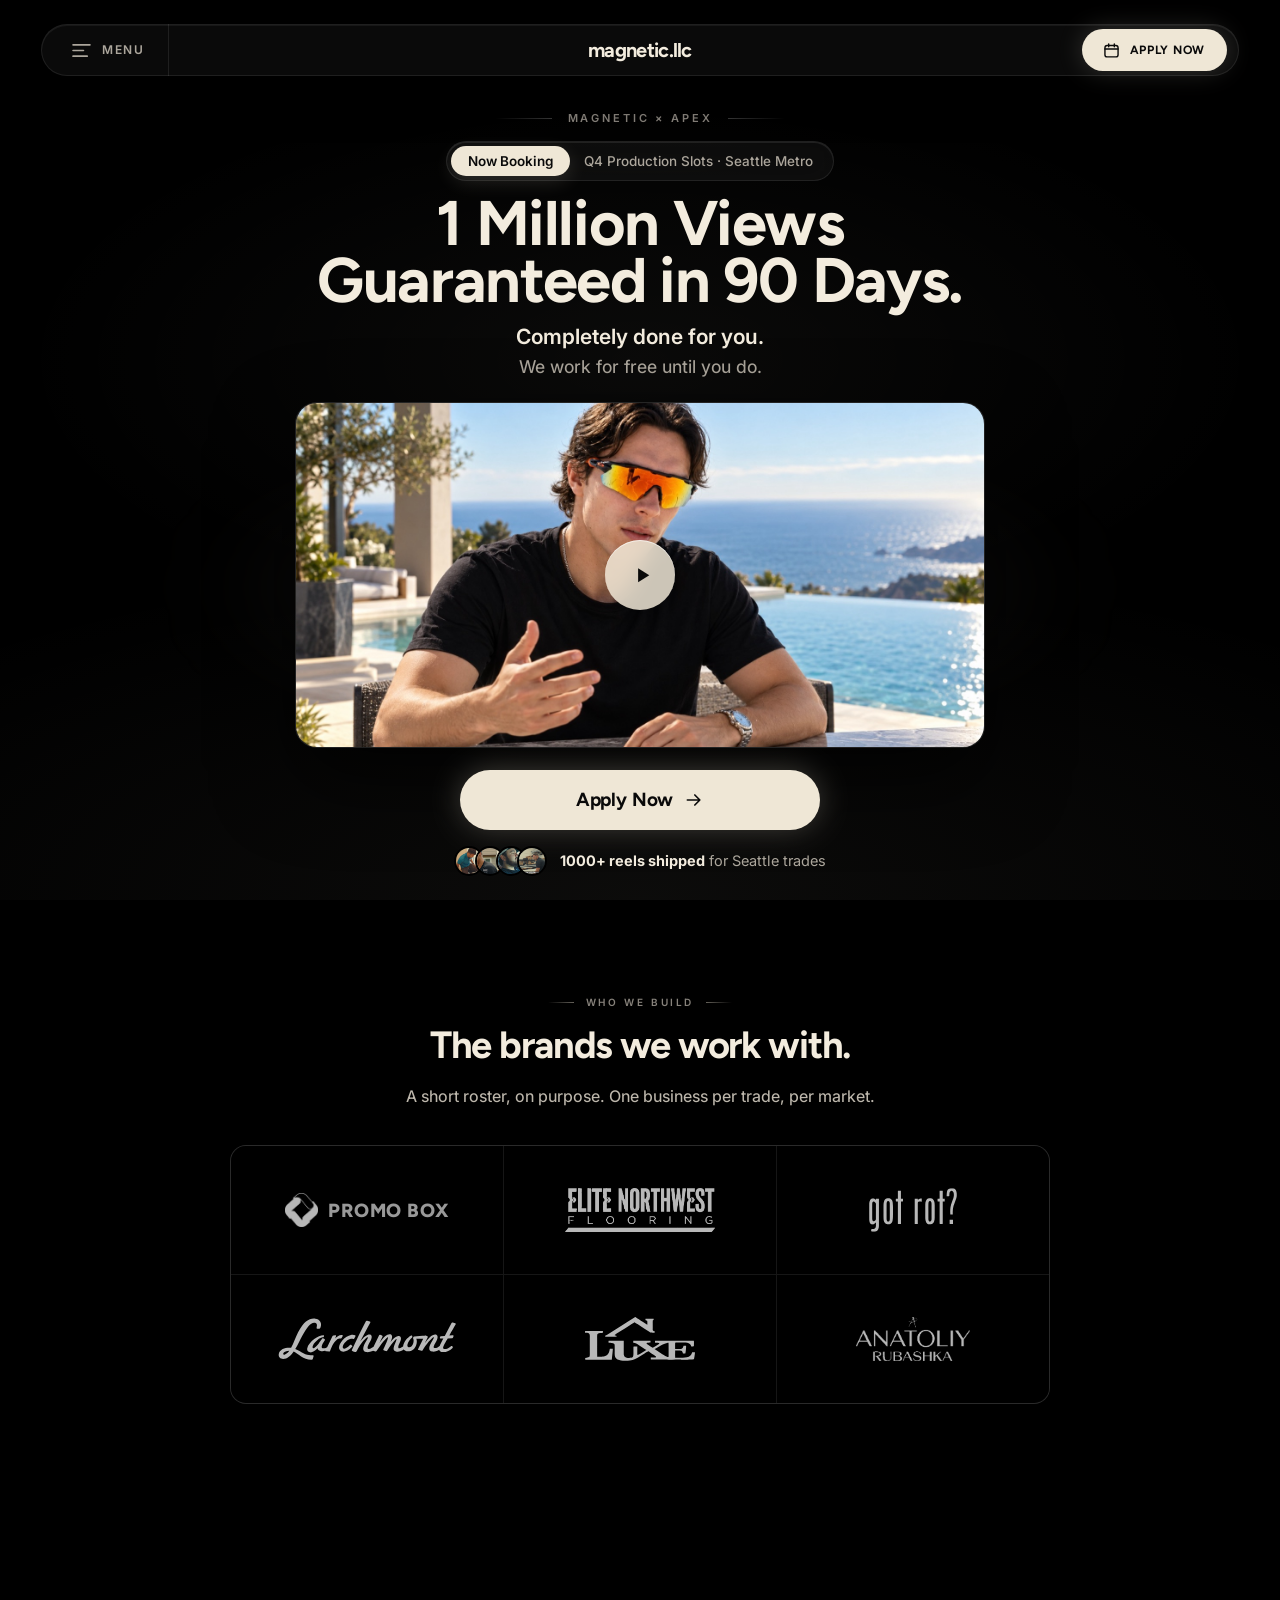
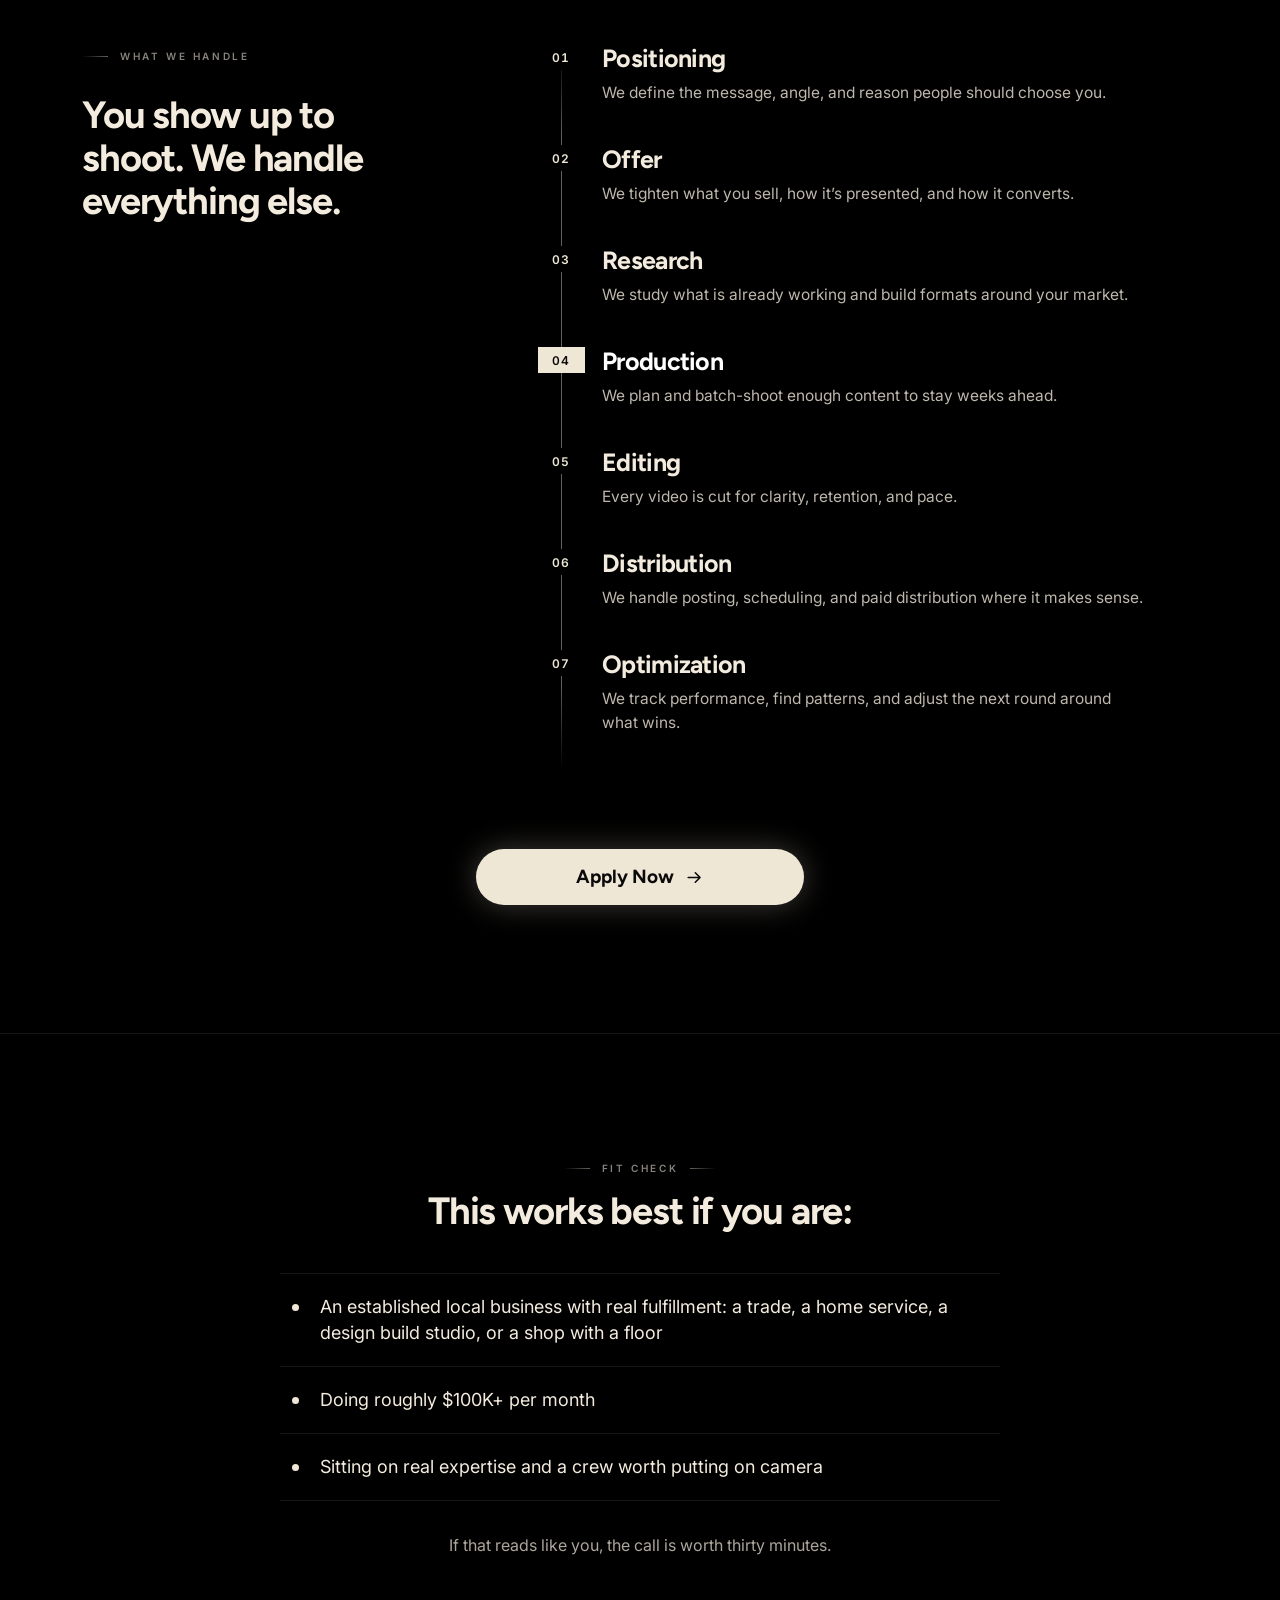
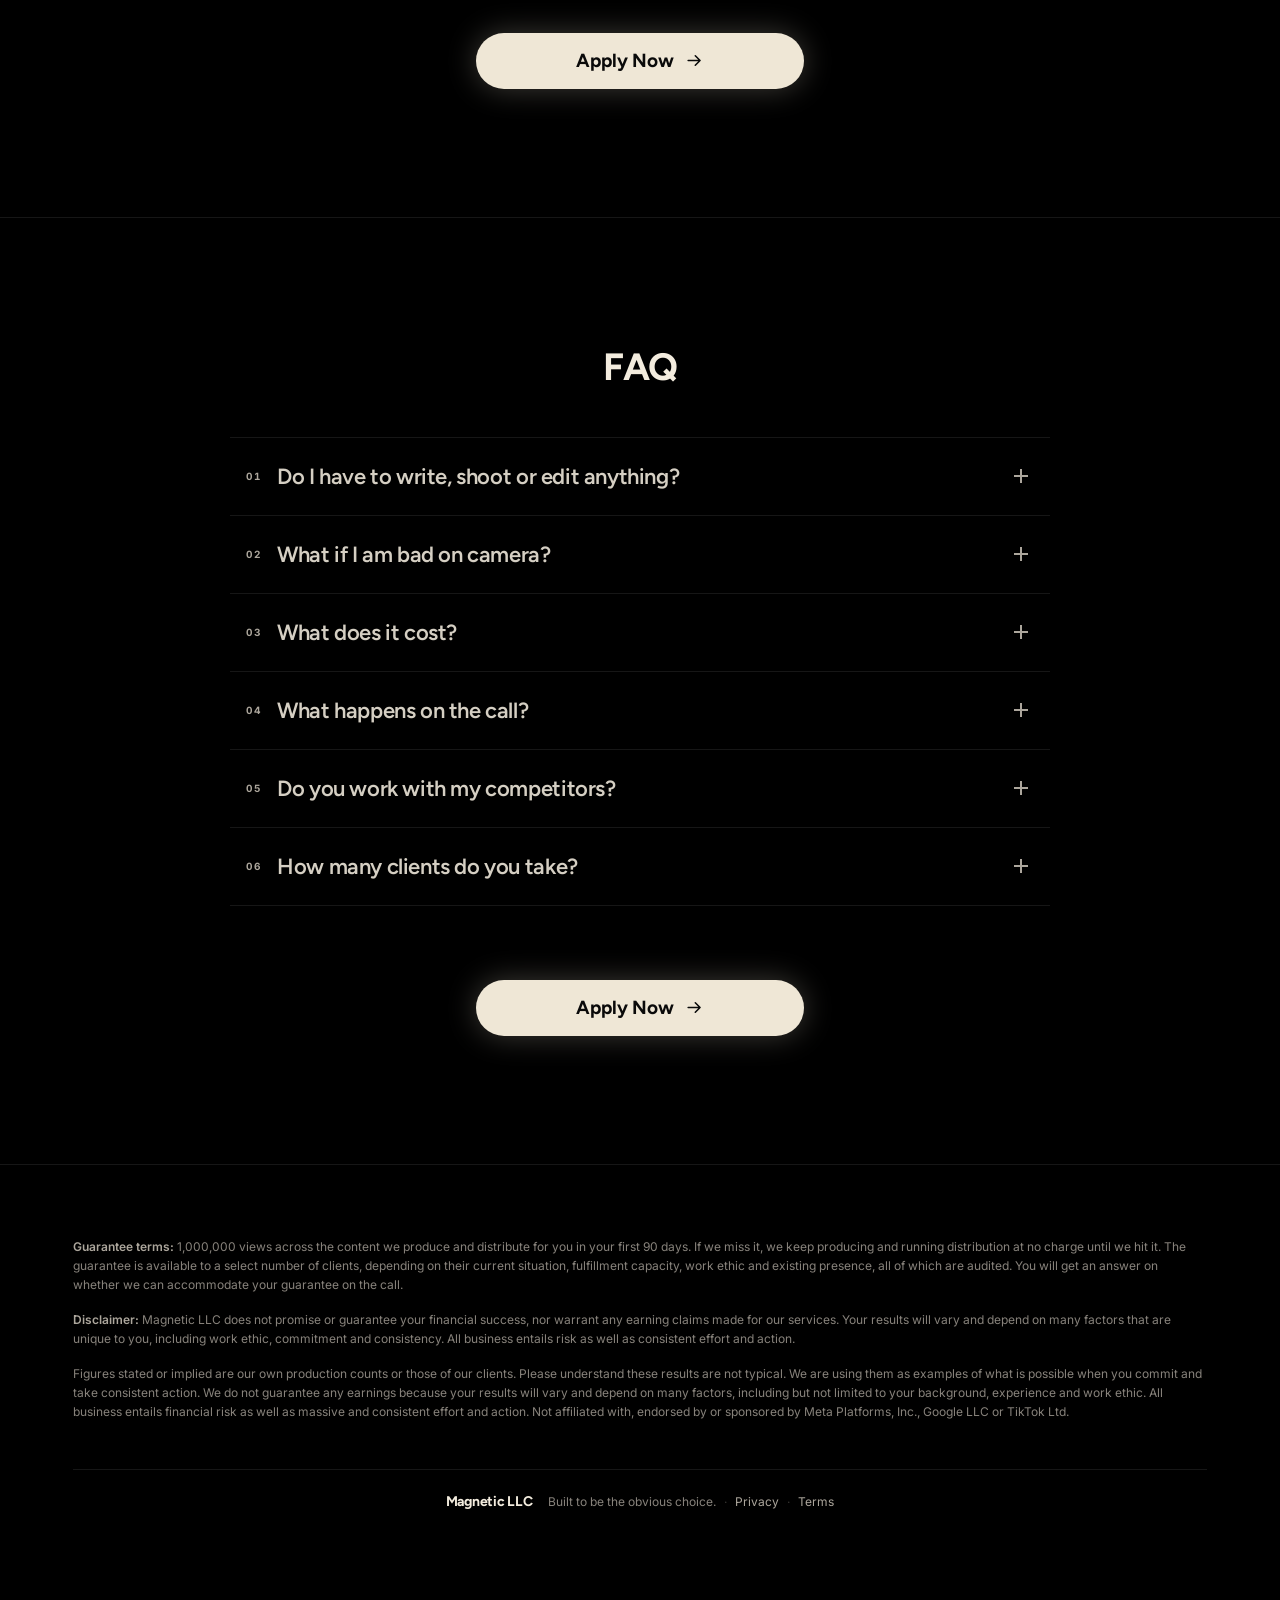
==== commit 81ed3336: "Fit check: $100K+ per month Co-Authored-By: Claude Opus 5.5 (1M context) <noreply@anthropic.com>" ====
--- a/index.html
+++ b/index.html
@@ -212,7 +212,7 @@
     <div class="wrap wrap-mid">
       <ul class="who-list who-narrow r">
         <li>An established local business with real fulfillment: a trade, a home service, a design build studio, or a shop with a floor</li>
-        <li>Doing roughly $50K a month or more</li>
+        <li>Doing roughly $100K+ per month</li>
         <li>Sitting on real expertise and a crew worth putting on camera</li>
       </ul>
       <p class="who-close r">If that reads like you, the call is worth thirty minutes.</p>
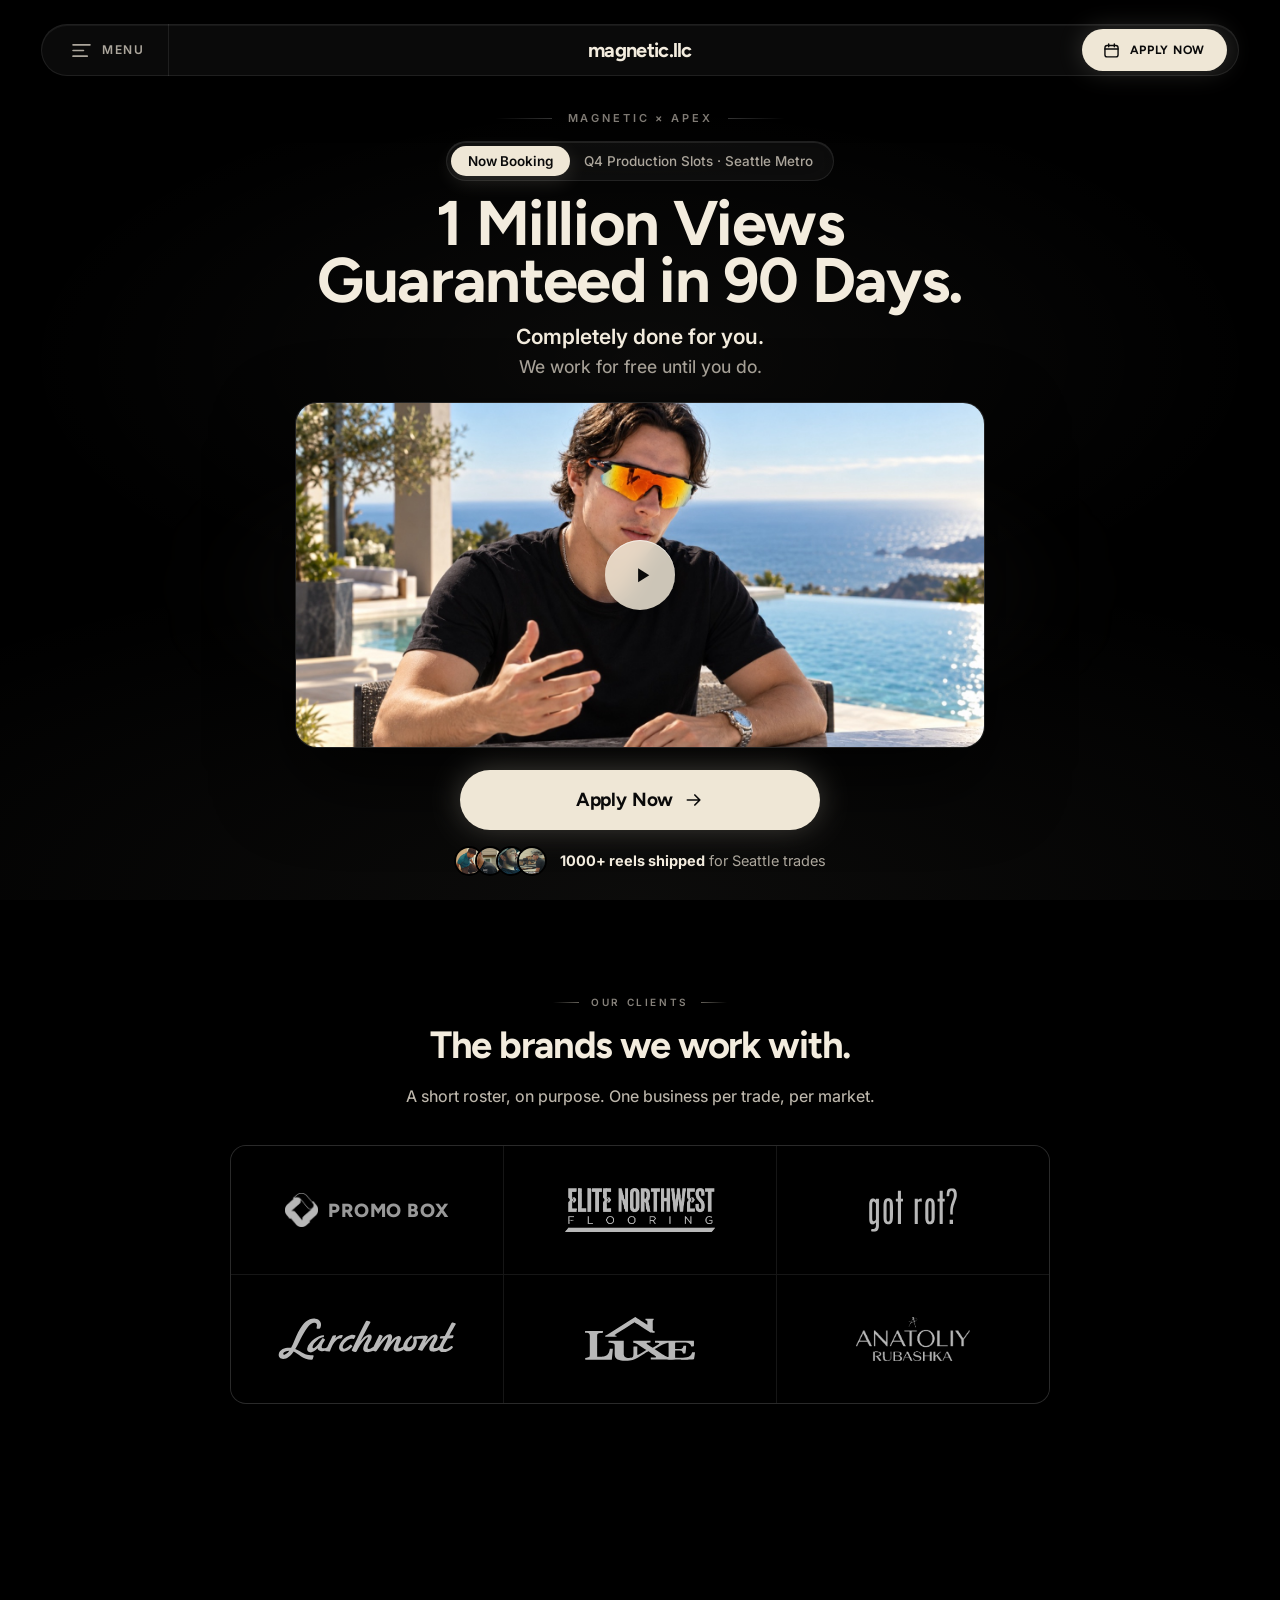
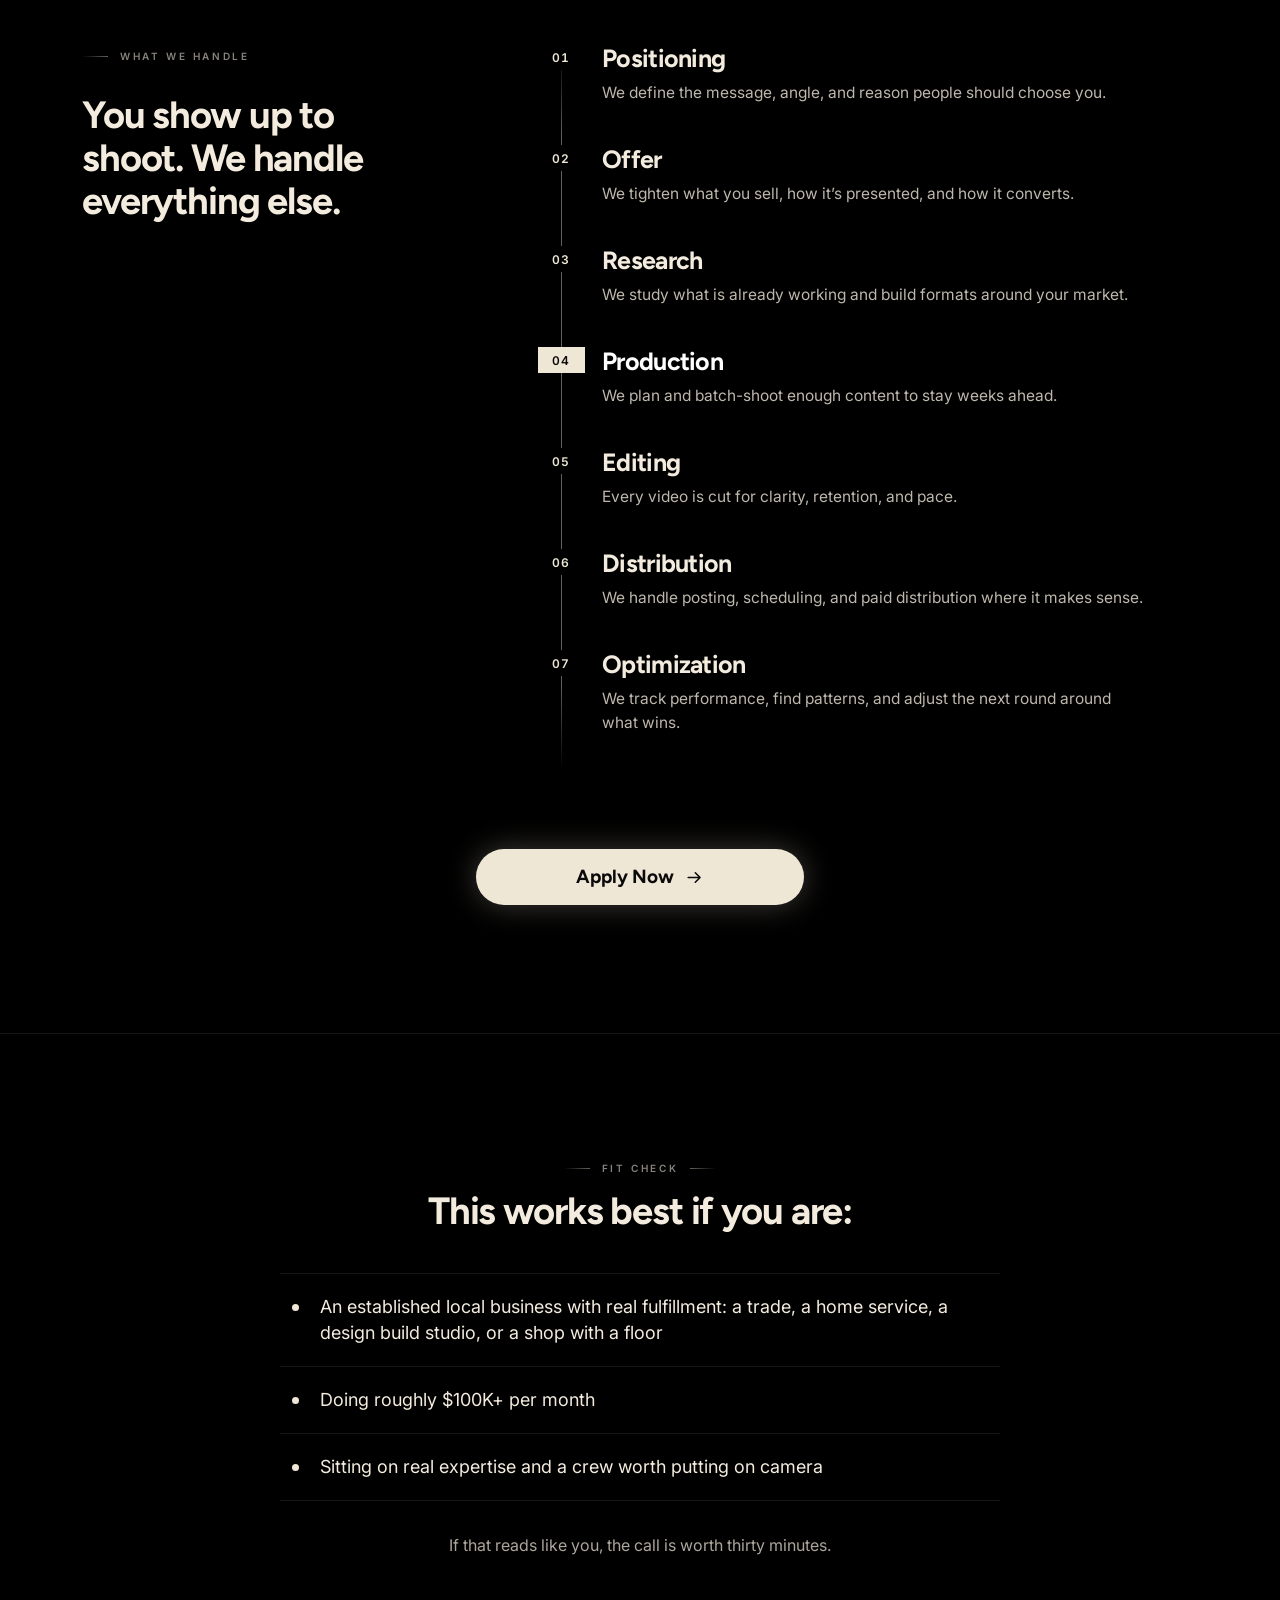
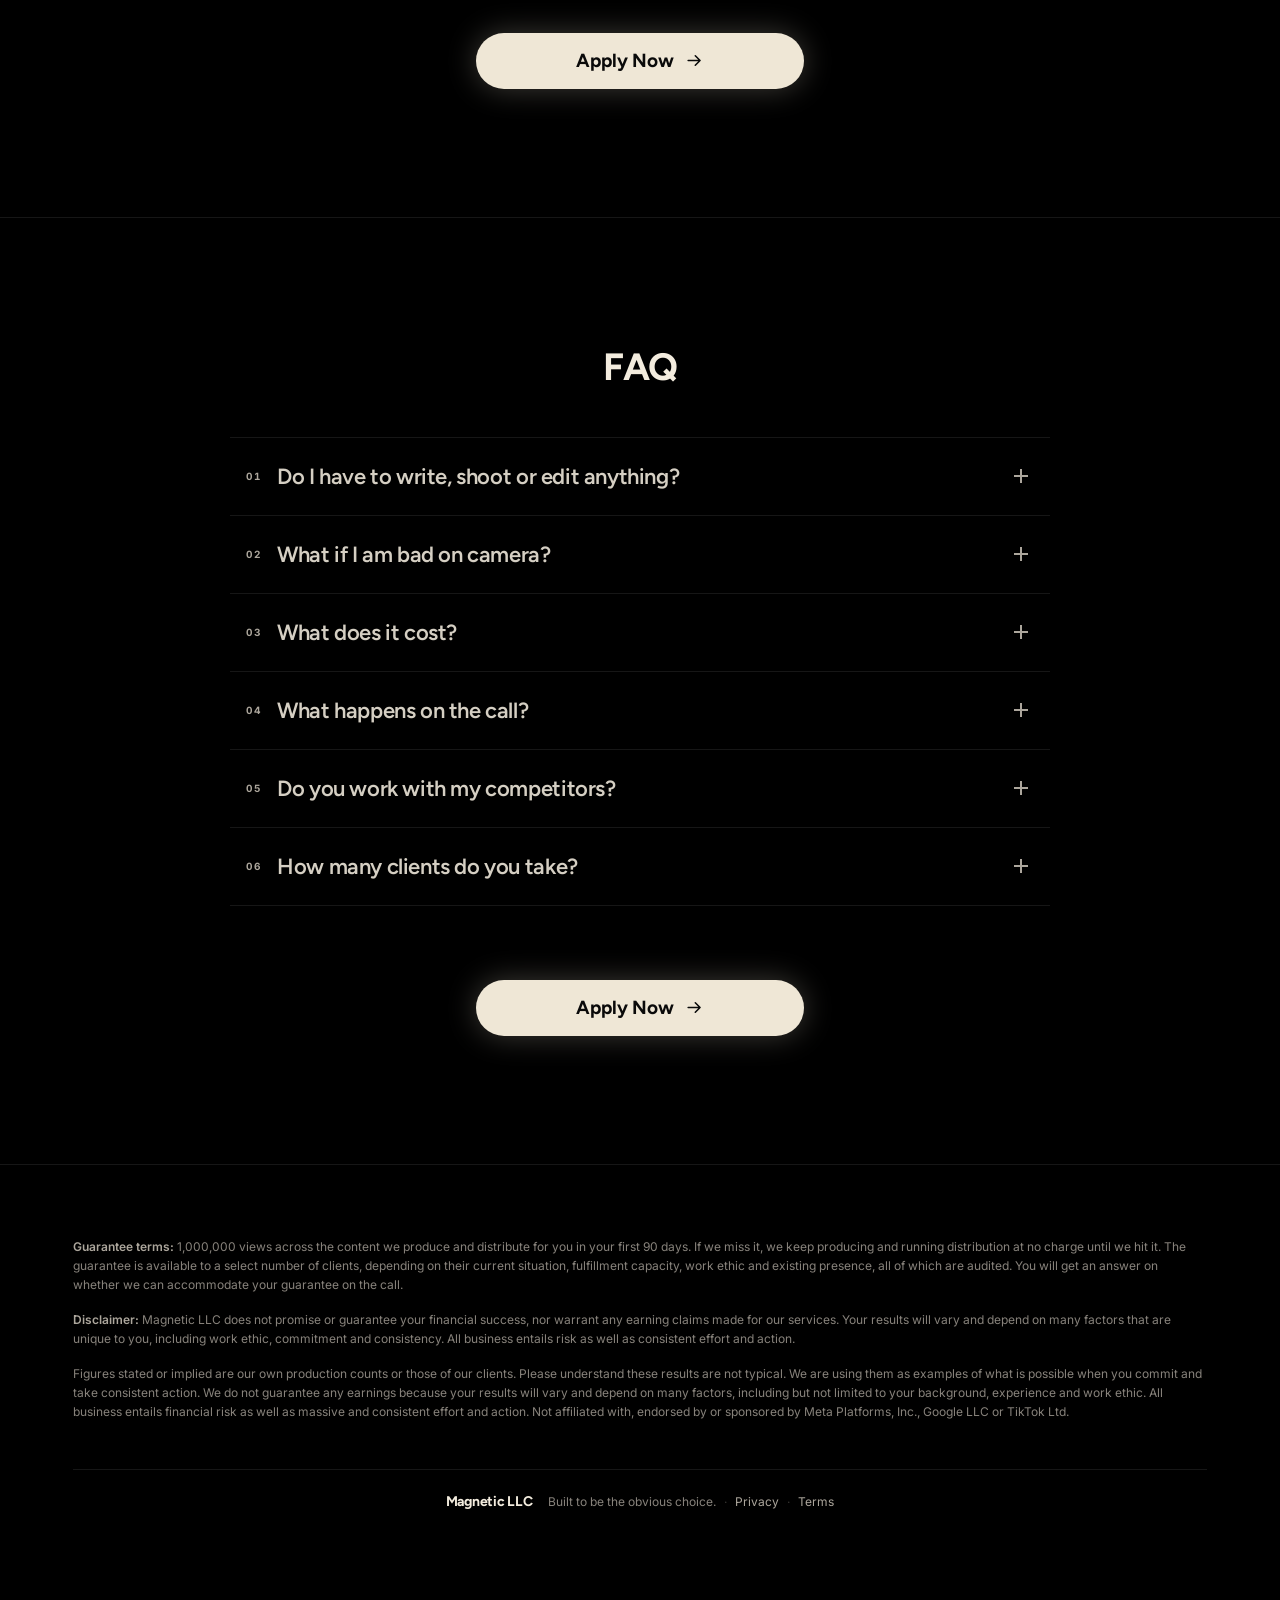
==== commit 276eb98b: "Clients tag: Our clients Co-Authored-By: Claude Opus 5.5 (1M context) <noreply@anthropic.com>" ====
--- a/index.html
+++ b/index.html
@@ -101,7 +101,7 @@
   <!-- ══ 3 · CLIENTS — logo wall ══ -->
   <section class="sec sec-black sec-clients" id="clients">
     <div class="wrap center">
-      <p class="tag tag-c r">WHO WE BUILD</p>
+      <p class="tag tag-c r">OUR CLIENTS</p>
       <h2 class="md r">The brands we work with.</h2>
       <p class="body body-c r">A short roster, on purpose. One business per trade, per market.</p>
     </div>
